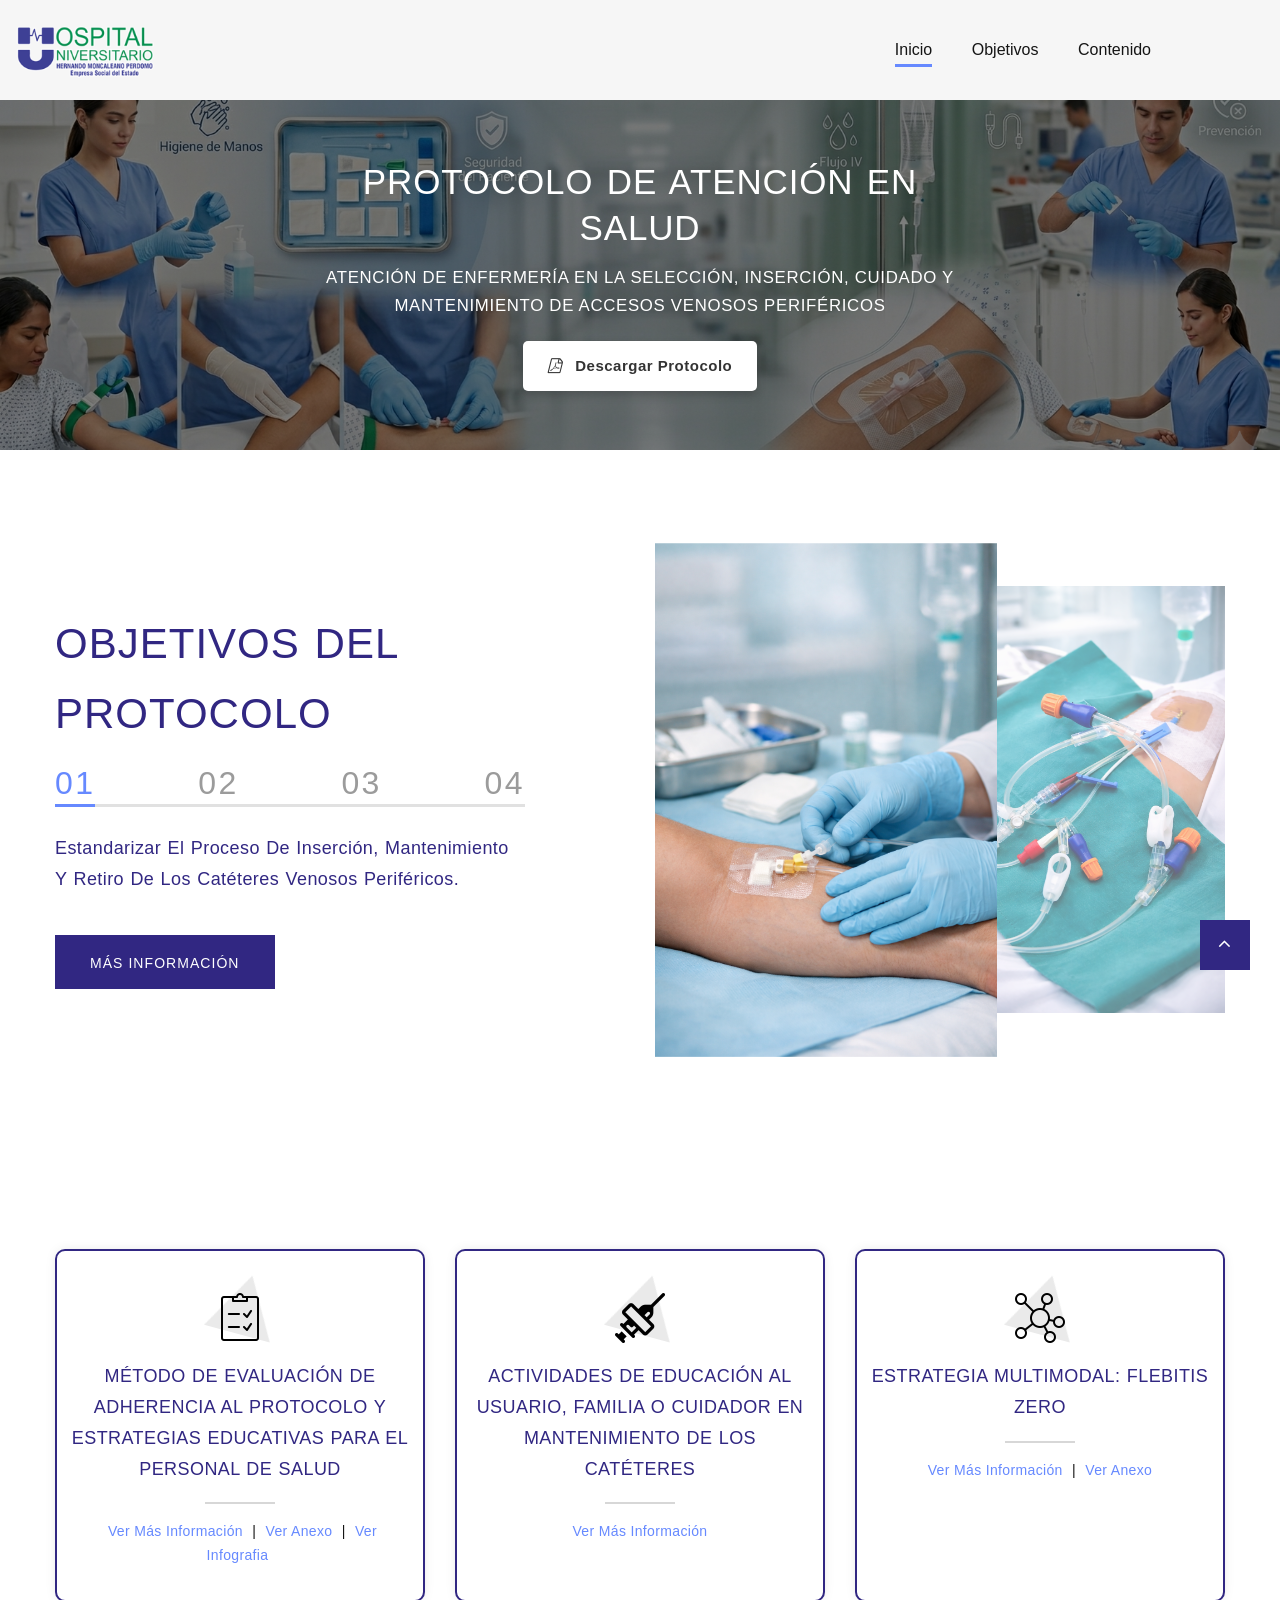
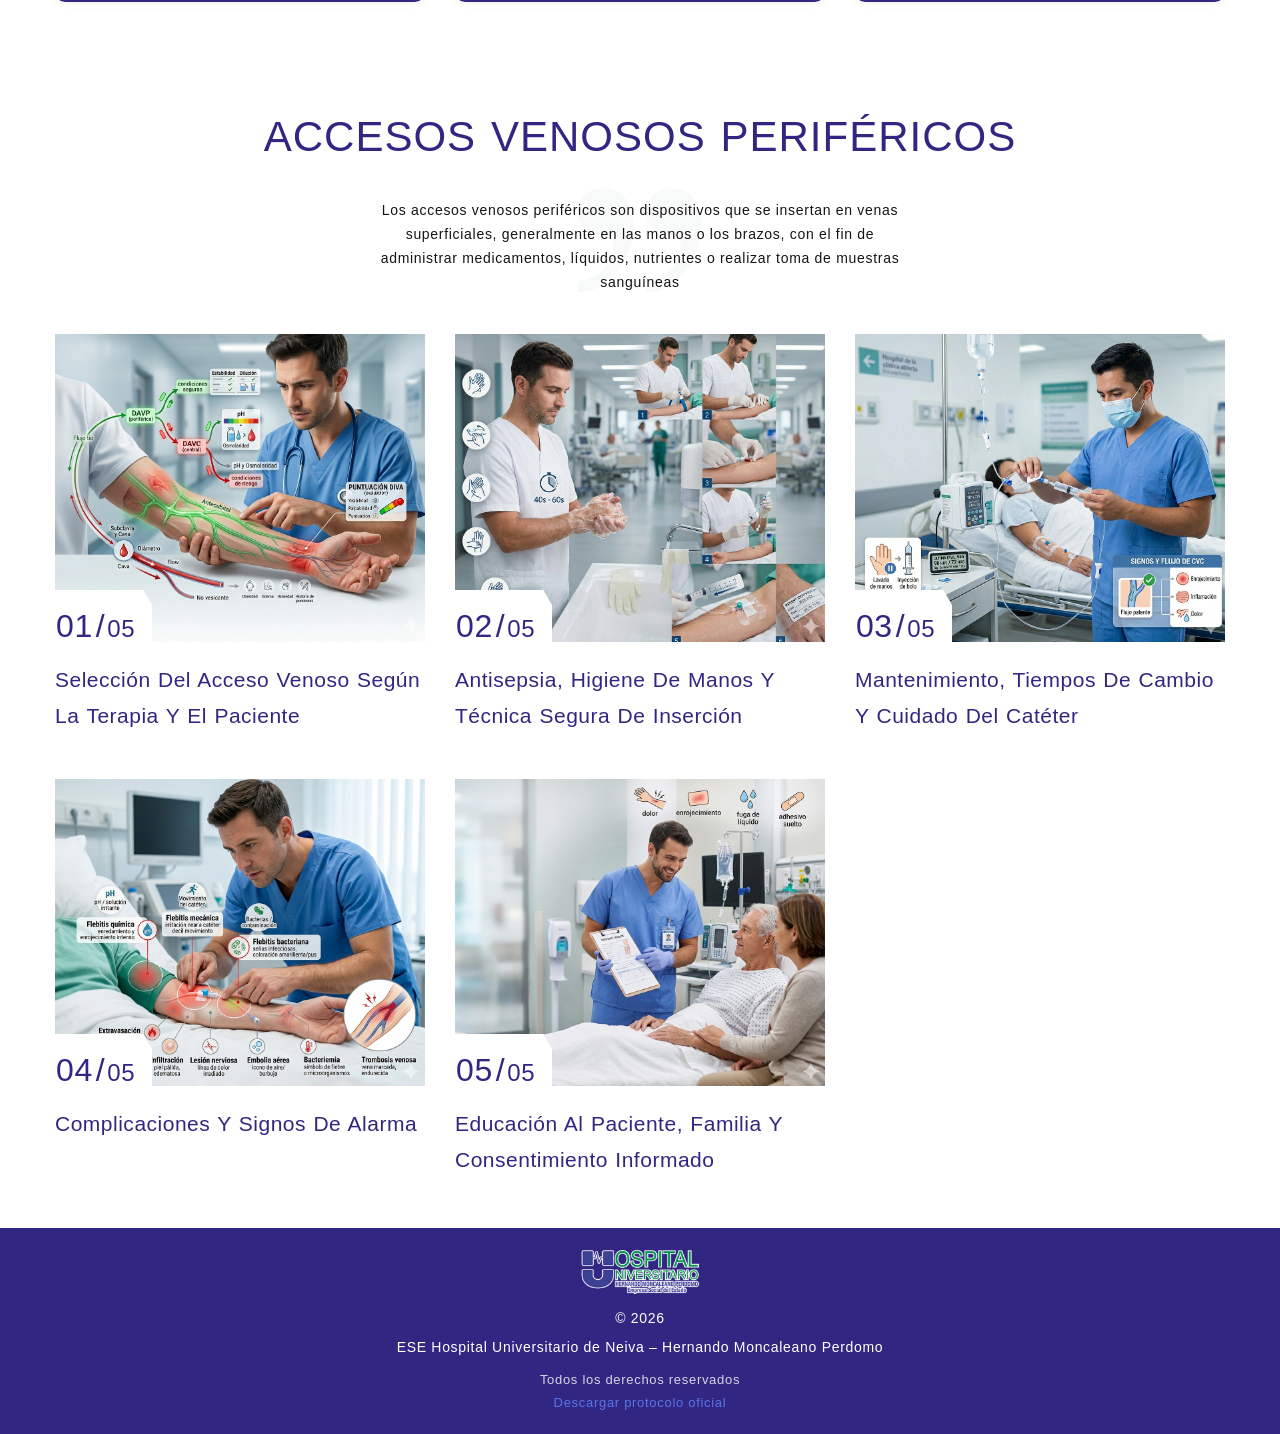
==== index.html @ 5c60d534 "Se arregla la descarga del protocolo" ====
<!DOCTYPE html>
<html class="wide wow-animation" lang="en">
  <head>
    <title>Inicio</title>
    <meta name="format-detection" content="telephone=no">
    <meta name="viewport" content="width=device-width, height=device-height, initial-scale=1.0, maximum-scale=1.0, user-scalable=0">
    <meta http-equiv="X-UA-Compatible" content="IE=edge">
    <meta charset="utf-8">
    <link rel="stylesheet" href="css/bootstrap.css">
    <link rel="stylesheet" href="css/fonts.css">
    <link rel="stylesheet" href="css/style.css">
    <style>.ie-panel{display: none;background: #212121;padding: 10px 0;box-shadow: 3px 3px 5px 0 rgba(0,0,0,.3);clear: both;text-align:center;position: relative;z-index: 1;} html.ie-10 .ie-panel, html.lt-ie-10 .ie-panel {display: block;}</style>
  </head>
  <body>
    <div class="preloader">
      <div class="preloader-body">
        <div class="cssload-container"><span></span><span></span><span></span><span></span>
        </div>
      </div>
    </div>
    <div class="page">
      <div id="home">

        <header class="section page-header">
          <!-- RD Navbar-->
          <div class="rd-navbar-wrap">
            <nav class="rd-navbar rd-navbar-classic" data-layout="rd-navbar-fixed" data-sm-layout="rd-navbar-fixed" data-md-layout="rd-navbar-fixed" data-md-device-layout="rd-navbar-fixed" data-lg-layout="rd-navbar-static" data-lg-device-layout="rd-navbar-fixed" data-xl-layout="rd-navbar-static" data-xl-device-layout="rd-navbar-static" data-xxl-layout="rd-navbar-static" data-xxl-device-layout="rd-navbar-static" data-lg-stick-up-offset="46px" data-xl-stick-up-offset="46px" data-xxl-stick-up-offset="46px" data-lg-stick-up="true" data-xl-stick-up="true" data-xxl-stick-up="true">
              <div class="rd-navbar-main-outer">
                <div class="rd-navbar-main">
                  <!-- RD Navbar Panel-->
                  <div class="rd-navbar-panel">
                    <!-- RD Navbar Toggle-->
                    <button class="rd-navbar-toggle" data-rd-navbar-toggle=".rd-navbar-nav-wrap"><span></span></button>
                    <!-- RD Navbar Brand-->
                    <div class="rd-navbar-brand"><a class="brand" href="index.html"><img src="images/logo-general.png" alt="" width="223" height="50"/></a></div>
                  </div>
                  <div class="rd-navbar-main-element">
                    <div class="rd-navbar-nav-wrap">
                      <ul class="rd-navbar-nav">
                        <li class="rd-nav-item active"><a class="rd-nav-link" href="#home">Inicio</a></li>
                        <li class="rd-nav-item"><a class="rd-nav-link" href="#objetivos">Objetivos</a></li>
                        <li class="rd-nav-item"><a class="rd-nav-link" href="#services">Contenido</a></li>
                      </ul>
                    </div>
                  </div>
                </div>
              </div>
            </nav>
          </div>
        </header>

        <section>
          <div class="banner">
            <div class="banner-content">
              <div class="container">
                <h1 data-caption-animate="fadeInLeft" data-caption-delay="0" style="color: white;">PROTOCOLO DE ATENCIÓN EN SALUD</h1>
                <p> ATENCIÓN DE ENFERMERÍA EN LA SELECCIÓN, INSERCIÓN, CUIDADO Y MANTENIMIENTO DE ACCESOS VENOSOS PERIFÉRICOS</p>
                  <a href="docs/protocolo_accesos_venosos_perifericos_v02_2025.pdf" download="protocolo_accesos_venosos.pdf" class="btn-protocolo">
                    <i class="fa fa-file-pdf-o"></i>&nbsp;&nbsp;
                    Descargar Protocolo
                  </a>
              </div>
            </div>
          </div>
        </section>
      </div>

      <!-- You dream — we embody-->
      <section class="section section-sm bg-default text-md-left" id="objetivos">
        <div class="container">
          <div class="row row-50 align-items-center justify-content-center justify-content-xl-between">
            <div class="col-lg-6 col-xl-5 wow fadeInLeft">
              <h2>OBJETIVOS DEL PROTOCOLO</h2>
              <!-- Bootstrap tabs-->
              <div class="tabs-custom tabs-horizontal tabs-line tabs-line-big text-center text-md-left" id="tabs-6">
                <!-- Nav tabs-->
                <ul class="nav nav-tabs">
                  <li class="nav-item" role="presentation"><a class="nav-link nav-link-big active" href="#tabs-6-1" data-toggle="tab">01</a></li>
                  <li class="nav-item" role="presentation"><a class="nav-link nav-link-big" href="#tabs-6-2" data-toggle="tab">02</a></li>
                  <li class="nav-item" role="presentation"><a class="nav-link nav-link-big" href="#tabs-6-3" data-toggle="tab">03</a></li>
                  <li class="nav-item" role="presentation"><a class="nav-link nav-link-big" href="#tabs-6-4" data-toggle="tab">04</a></li>
                </ul>
                <!-- Tab panes-->
                <div class="tab-content">
                  <div class="tab-pane fade show active" id="tabs-6-1">
                    <h5 class="font-weight-normal">Estandarizar el proceso de inserción, mantenimiento y retiro de los catéteres venosos periféricos. </h5>
                    <div class="group-sm group-middle"><a class="button button-secondary button-pipaluk" href="#news">Más Información</a></div>
                  </div>
                  <div class="tab-pane fade" id="tabs-6-2">
                    <h5 class="font-weight-normal">Describir el procedimiento de venopunción con el propósito de minimizar el riesgo de eventos adversos en la atención de enfermería. </h5>
                    <div class="group-sm group-middle"><a class="button button-secondary button-pipaluk" href="#news">Más Información</a></div>
                  </div>
                  <div class="tab-pane fade" id="tabs-6-3">
                    <h5 class="font-weight-normal">Garantizar la adherencia al protocolo institucional y prevenir complicaciones.</h5>
                    <div class="group-sm group-middle"><a class="button button-secondary button-pipaluk" href="#news">Más Información</a></div>
                  </div>
                  <div class="tab-pane fade" id="tabs-6-4">
                    <h5 class="font-weight-normal">Ofrecer atención de calidad con humanización en los servicios de salud.</h5>
                    <div class="group-sm group-middle"><a class="button button-secondary button-pipaluk" href="#news">Más Información</a></div>
                  </div>
                </div>
              </div>
            </div>
            <div class="col-lg-6 text-center wow fadeInUp" data-wow-delay=".1s">
              <div class="owl-carousel owl-style-1" data-items="2" data-stage-padding="0" data-loop="true" data-margin="0" data-mouse-drag="true" data-autoplay="true">
                <a class="box-device"><img src="images/intro02.png" alt="" width="313" height="580"/></a>
                <a class="box-device"><img src="images/intro03.png" alt="" width="313" height="580"/></a>
              </div>
            </div>
          </div>
        </div>
      </section>

      <!-- See all services-->
      <section class="section section-sm section-first bg-default text-center" id="services">
        <div class="container">
          <div class="row row-30 justify-content-center">

            <div class="col-12">
              <div class="row row-30">

                <div class="col-md-4 wow fadeInRight">
                  <article class="box-icon-modern box-icon-modern-2">
                    <div class="box-icon-modern-icon">
                      <img src="images/icon-evaluacion.png" style="width: 50px; height: auto;">
                    </div>
                    <h5 class="box-icon-modern-title">MÉTODO DE EVALUACIÓN DE ADHERENCIA AL PROTOCOLO Y ESTRATEGIAS EDUCATIVAS PARA EL PERSONAL DE SALUD</h5>
                    <div class="box-icon-modern-decor"></div>
                    <p class="box-icon-modern-text">
                      <a data-lightgallery="item" href="images/MetodoEvaluacion.jpeg" style="margin: 0 5px;">Ver Más Información</a>
                      <span>|</span>
                      <a data-lightgallery="item" href="images/infografia1.jpeg" data-lightgallery="item" style="margin: 0 5px;">Ver Anexo</a>
                      <span>|</span>
                      <a data-lightgallery="item" href="images/infografia2.jpeg" data-lightgallery="item" style="margin: 0 5px;">Ver Infografia</a>
                    </p>
                  </article>
                </div>
                <div class="col-md-4 wow fadeInRight">
                  <article class="box-icon-modern box-icon-modern-2">
                    <div class="box-icon-modern-icon">
                      <img src="images/icon-cateter.png" style="width: 50px; height: auto;">
                    </div>
                    <h5 class="box-icon-modern-title">ACTIVIDADES DE EDUCACIÓN AL USUARIO, FAMILIA O CUIDADOR EN MANTENIMIENTO DE LOS CATÉTERES</h5>
                    <div class="box-icon-modern-decor"></div>
                    <p class="box-icon-modern-text">
                      <a data-lightgallery="item" href="images/ActividadesEducacion.jpeg" data-lightgallery="item" style="margin: 0 5px;">Ver Más Información</a>
                    </p>
                  </article>
                </div>
                <div class="col-md-4 wow fadeInRight">
                  <article class="box-icon-modern box-icon-modern-2">
                    <div class="box-icon-modern-icon">
                      <img src="images/icon-estrategia.png" style="width: 50px; height: auto;">
                    </div>
                    <h5 class="box-icon-modern-title">ESTRATEGIA MULTIMODAL: FLEBITIS ZERO</h5>
                    <div class="box-icon-modern-decor"></div>
                    <p class="box-icon-modern-text" style="text-align: center;">
                      <a data-lightgallery="item" href="images/FlebitisZero.jpeg" data-lightgallery="item" style="margin: 0 5px;">Ver Más Información</a>
                      <span>|</span>
                      <a data-lightgallery="item" href="images/Anexo2.png" data-lightgallery="item" style="margin: 0 5px;">Ver Anexo</a>
                    </p>
                  </article>
                </div>

              </div>
            </div>

          </div>
        </div>
      </section>

      <!-- Latest blog posts-->
      <section class="section section-sm bg-default" id="news">
        <div class="container">
          <h2>ACCESOS VENOSOS PERIFÉRICOS</h2>
          <p class="quote-jean wow fadeInRight" data-wow-delay=".1s">Los accesos venosos periféricos son dispositivos que se insertan en venas superficiales, generalmente en las manos o los brazos, con el fin de administrar medicamentos, líquidos, nutrientes o realizar toma de muestras sanguíneas</p>
          <div class="row row-45">

            <div class="col-sm-6 col-lg-4 wow fadeInLeft">
              <!-- Post Modern-->
              <article class="post post-modern"><a href="index2.html"><div class="post-modern-figure"><img src="images/AccesoVenoso.png" alt="" width="370" height="307"/></a>
                  <div class="post-modern-time">
                    <time datetime="2019-07-04"><span class="post-modern-time-month">01</span><span class="post-modern-time-number">05</span></time>
                  </div></div>
                <h4 class="post-modern-title"> <a href="index2.html">Selección del acceso venoso según la terapia y el paciente</a></h4>
              </article>
            </div>

            <div class="col-sm-6 col-lg-4 wow fadeInLeft" data-wow-delay=".2s">
              <!-- Post Modern-->
              <article class="post post-modern"><a href="index3.html"><div class="post-modern-figure"><img src="images/Antisepsia.png" alt="" width="370" height="307"/></a>
                  <div class="post-modern-time">
                    <time datetime="2019-07-22"><span class="post-modern-time-month">02</span><span class="post-modern-time-number">05</span></time>
                  </div></div>
                <h4 class="post-modern-title"> <a href="index3.html">Antisepsia, higiene de manos y técnica segura de inserción</a></h4>
              </article>
            </div>

            <div class="col-sm-6 col-lg-4 wow fadeInLeft" data-wow-delay=".2s">
              <!-- Post Modern-->
              <article class="post post-modern"><a href="index4.html"><div class="post-modern-figure"><img src="images/Mantenimiento.png" alt="" width="370" height="307"/></a>
                  <div class="post-modern-time">
                    <time datetime="2019-07-22"><span class="post-modern-time-month">03</span><span class="post-modern-time-number">05</span></time>
                  </div></div>
                <h4 class="post-modern-title"> <a href="index4.html">Mantenimiento, tiempos de cambio y cuidado del catéter</a></h4>
              </article>
            </div>

            <div class="col-sm-6 col-lg-4 wow fadeInLeft" data-wow-delay=".2s">
              <!-- Post Modern-->
              <article class="post post-modern"><a href="index5.html"><div class="post-modern-figure"><img src="images/Complicaciones.png" alt="" width="370" height="307"/></a>
                  <div class="post-modern-time">
                    <time datetime="2019-07-22"><span class="post-modern-time-month">04</span><span class="post-modern-time-number">05</span></time>
                  </div></div>
                <h4 class="post-modern-title"><a href="index5.html">Complicaciones y signos de alarma</a></h4>
              </article>
            </div>

            <div class="col-sm-6 col-lg-4 wow fadeInLeft" data-wow-delay=".2s">
              <!-- Post Modern-->
              <article class="post post-modern"><a href="index6.html"><div class="post-modern-figure"><img src="images/Educacion.png" alt="" width="370" height="307"/></a>
                  <div class="post-modern-time">
                    <time datetime="2019-07-22"><span class="post-modern-time-month">05</span><span class="post-modern-time-number">05</span></time>
                  </div></div>
                <h4 class="post-modern-title"><a href="index6.html">Educación al paciente, familia y consentimiento informado</h4></a>
              </article>
            </div>
          </div>
        </div>
      </section>

      <footer class="footer">
        <div class="footer-content">
          <img src="images/logo-general.png" alt="Logo" class="footer-logo">
          <div class="footer-text">
            <span>&copy; <span class="copyright-year"></span></span>
            <span>ESE Hospital Universitario de Neiva – Hernando Moncaleano Perdomo</span>
          </div>
          <div class="footer-rights">
            <span>Todos los derechos reservados</span><br>
            <a href="docs/PROTOCOLO ACCESOS VENOSOS PERIFÉRICOS V.02 2025.pdf" download onclick="event.stopPropagation();">
              <span>Descargar protocolo oficial</span>
            </a>
          </div>
        </div>
      </footer>

    </div>
    <!-- Global Mailform Output-->
    <div class="snackbars" id="form-output-global"></div>
    <!-- Javascript-->
    <script src="js/core.min.js"></script>
    <script src="js/script.js"></script>
    <!-- coded by Himic-->
  </body>
</html>
---- css/fonts.css ----
/*
*
* Fonts
*//*
*
* Font Awesome Icons 4.7.0
* --------------------------------------------------
*/@font-face {	font-family: 'FontAwesome';	src: url("../fonts/fontawesome-webfont.eot?v=4.7.0");	src: url("../fonts/fontawesome-webfont.eot?#iefix&v=4.7.0") format("embedded-opentype"), url("../fonts/fontawesome-webfont.woff2?v=4.7.0") format("woff2"), url("../fonts/fontawesome-webfont.woff?v=4.7.0") format("woff"), url("../fonts/fontawesome-webfont.ttf?v=4.7.0") format("truetype"), url("../fonts/fontawesome-webfont.svg?v=4.7.0#fontawesomeregular") format("svg");	font-weight: normal;	font-style: normal;}.fa {	display: inline-block;	font-family: 'FontAwesome';	font-size: inherit;	text-rendering: auto;	-webkit-font-smoothing: antialiased;	-moz-osx-font-smoothing: grayscale;}[class*='fa-']:before {	font-weight: 400;	font-family: 'FontAwesome';}/* makes the font 33% larger relative to the icon container */.fa-lg {	font-size: 1.33333333em;	line-height: 0.75em;	vertical-align: -15%;}.fa-2x {	font-size: 2em;}.fa-3x {	font-size: 3em;}.fa-4x {	font-size: 4em;}.fa-5x {	font-size: 5em;}.fa-fw {	width: 1.28571429em;	text-align: center;}.fa-ul {	padding-left: 0;	margin-left: 2.14285714em;	list-style-type: none;}.fa-ul > li {	position: relative;}.fa-li {	position: absolute;	left: -2.14285714em;	width: 2.14285714em;	top: 0.14285714em;	text-align: center;}.fa-li.fa-lg {	left: -1.85714286em;}.fa-border {	padding: .2em .25em .15em;	border: solid 0.08em #eeeeee;	border-radius: .1em;}.fa-pull-left {	float: left;}.fa-pull-right {	float: right;}.fa.fa-pull-left {	margin-right: .3em;}.fa.fa-pull-right {	margin-left: .3em;}/* Deprecated as of 4.4.0 */.pull-right {	float: right;}.pull-left {	float: left;}.fa.pull-left {	margin-right: .3em;}.fa.pull-right {	margin-left: .3em;}.fa-spin {	-webkit-animation: fa-spin 2s infinite linear;	animation: fa-spin 2s infinite linear;}.fa-pulse {	-webkit-animation: fa-spin 1s infinite steps(8);	animation: fa-spin 1s infinite steps(8);}@-webkit-keyframes fa-spin {	0% {		-webkit-transform: rotate(0deg);		transform: rotate(0deg);	}	100% {		-webkit-transform: rotate(359deg);		transform: rotate(359deg);	}}@keyframes fa-spin {	0% {		-webkit-transform: rotate(0deg);		transform: rotate(0deg);	}	100% {		-webkit-transform: rotate(359deg);		transform: rotate(359deg);	}}.fa-rotate-90 {	-ms-filter: "progid:DXImageTransform.Microsoft.BasicImage(rotation=1)";	-webkit-transform: rotate(90deg);	-ms-transform: rotate(90deg);	transform: rotate(90deg);}.fa-rotate-180 {	-ms-filter: "progid:DXImageTransform.Microsoft.BasicImage(rotation=2)";	-webkit-transform: rotate(180deg);	-ms-transform: rotate(180deg);	transform: rotate(180deg);}.fa-rotate-270 {	-ms-filter: "progid:DXImageTransform.Microsoft.BasicImage(rotation=3)";	-webkit-transform: rotate(270deg);	-ms-transform: rotate(270deg);	transform: rotate(270deg);}.fa-flip-horizontal {	-ms-filter: "progid:DXImageTransform.Microsoft.BasicImage(rotation=0, mirror=1)";	-webkit-transform: scale(-1, 1);	-ms-transform: scale(-1, 1);	transform: scale(-1, 1);}.fa-flip-vertical {	-ms-filter: "progid:DXImageTransform.Microsoft.BasicImage(rotation=2, mirror=1)";	-webkit-transform: scale(1, -1);	-ms-transform: scale(1, -1);	transform: scale(1, -1);}:root .fa-rotate-90,:root .fa-rotate-180,:root .fa-rotate-270,:root .fa-flip-horizontal,:root .fa-flip-vertical {	filter: none;}.fa-stack {	position: relative;	display: inline-block;	width: 2em;	height: 2em;	line-height: 2em;	vertical-align: middle;}.fa-stack-1x,.fa-stack-2x {	position: absolute;	left: 0;	width: 100%;	text-align: center;}.fa-stack-1x {	line-height: inherit;}.fa-stack-2x {	font-size: 2em;}.fa-inverse {	color: #ffffff;}/* Font Awesome uses the Unicode Private Use Area (PUA) to ensure screen
   readers do not read off random characters that represent icons */.fa-glass:before {	content: "\f000";}.fa-music:before {	content: "\f001";}.fa-search:before {	content: "\f002";}.fa-envelope-o:before {	content: "\f003";}.fa-heart:before {	content: "\f004";}.fa-star:before {	content: "\f005";}.fa-star-o:before {	content: "\f006";}.fa-user:before {	content: "\f007";}.fa-film:before {	content: "\f008";}.fa-th-large:before {	content: "\f009";}.fa-th:before {	content: "\f00a";}.fa-th-list:before {	content: "\f00b";}.fa-check:before {	content: "\f00c";}.fa-remove:before,.fa-close:before,.fa-times:before {	content: "\f00d";}.fa-search-plus:before {	content: "\f00e";}.fa-search-minus:before {	content: "\f010";}.fa-power-off:before {	content: "\f011";}.fa-signal:before {	content: "\f012";}.fa-gear:before,.fa-cog:before {	content: "\f013";}.fa-trash-o:before {	content: "\f014";}.fa-home:before {	content: "\f015";}.fa-file-o:before {	content: "\f016";}.fa-clock-o:before {	content: "\f017";}.fa-road:before {	content: "\f018";}.fa-download:before {	content: "\f019";}.fa-arrow-circle-o-down:before {	content: "\f01a";}.fa-arrow-circle-o-up:before {	content: "\f01b";}.fa-inbox:before {	content: "\f01c";}.fa-play-circle-o:before {	content: "\f01d";}.fa-rotate-right:before,.fa-repeat:before {	content: "\f01e";}.fa-refresh:before {	content: "\f021";}.fa-list-alt:before {	content: "\f022";}.fa-lock:before {	content: "\f023";}.fa-flag:before {	content: "\f024";}.fa-headphones:before {	content: "\f025";}.fa-volume-off:before {	content: "\f026";}.fa-volume-down:before {	content: "\f027";}.fa-volume-up:before {	content: "\f028";}.fa-qrcode:before {	content: "\f029";}.fa-barcode:before {	content: "\f02a";}.fa-tag:before {	content: "\f02b";}.fa-tags:before {	content: "\f02c";}.fa-book:before {	content: "\f02d";}.fa-bookmark:before {	content: "\f02e";}.fa-print:before {	content: "\f02f";}.fa-camera:before {	content: "\f030";}.fa-font:before {	content: "\f031";}.fa-bold:before {	content: "\f032";}.fa-italic:before {	content: "\f033";}.fa-text-height:before {	content: "\f034";}.fa-text-width:before {	content: "\f035";}.fa-align-left:before {	content: "\f036";}.fa-align-center:before {	content: "\f037";}.fa-align-right:before {	content: "\f038";}.fa-align-justify:before {	content: "\f039";}.fa-list:before {	content: "\f03a";}.fa-dedent:before,.fa-outdent:before {	content: "\f03b";}.fa-indent:before {	content: "\f03c";}.fa-video-camera:before {	content: "\f03d";}.fa-photo:before,.fa-image:before,.fa-picture-o:before {	content: "\f03e";}.fa-pencil:before {	content: "\f040";}.fa-map-marker:before {	content: "\f041";}.fa-adjust:before {	content: "\f042";}.fa-tint:before {	content: "\f043";}.fa-edit:before,.fa-pencil-square-o:before {	content: "\f044";}.fa-share-square-o:before {	content: "\f045";}.fa-check-square-o:before {	content: "\f046";}.fa-arrows:before {	content: "\f047";}.fa-step-backward:before {	content: "\f048";}.fa-fast-backward:before {	content: "\f049";}.fa-backward:before {	content: "\f04a";}.fa-play:before {	content: "\f04b";}.fa-pause:before {	content: "\f04c";}.fa-stop:before {	content: "\f04d";}.fa-forward:before {	content: "\f04e";}.fa-fast-forward:before {	content: "\f050";}.fa-step-forward:before {	content: "\f051";}.fa-eject:before {	content: "\f052";}.fa-chevron-left:before {	content: "\f053";}.fa-chevron-right:before {	content: "\f054";}.fa-plus-circle:before {	content: "\f055";}.fa-minus-circle:before {	content: "\f056";}.fa-times-circle:before {	content: "\f057";}.fa-check-circle:before {	content: "\f058";}.fa-question-circle:before {	content: "\f059";}.fa-info-circle:before {	content: "\f05a";}.fa-crosshairs:before {	content: "\f05b";}.fa-times-circle-o:before {	content: "\f05c";}.fa-check-circle-o:before {	content: "\f05d";}.fa-ban:before {	content: "\f05e";}.fa-arrow-left:before {	content: "\f060";}.fa-arrow-right:before {	content: "\f061";}.fa-arrow-up:before {	content: "\f062";}.fa-arrow-down:before {	content: "\f063";}.fa-mail-forward:before,.fa-share:before {	content: "\f064";}.fa-expand:before {	content: "\f065";}.fa-compress:before {	content: "\f066";}.fa-plus:before {	content: "\f067";}.fa-minus:before {	content: "\f068";}.fa-asterisk:before {	content: "\f069";}.fa-exclamation-circle:before {	content: "\f06a";}.fa-gift:before {	content: "\f06b";}.fa-leaf:before {	content: "\f06c";}.fa-fire:before {	content: "\f06d";}.fa-eye:before {	content: "\f06e";}.fa-eye-slash:before {	content: "\f070";}.fa-warning:before,.fa-exclamation-triangle:before {	content: "\f071";}.fa-plane:before {	content: "\f072";}.fa-calendar:before {	content: "\f073";}.fa-random:before {	content: "\f074";}.fa-comment:before {	content: "\f075";}.fa-magnet:before {	content: "\f076";}.fa-chevron-up:before {	content: "\f077";}.fa-chevron-down:before {	content: "\f078";}.fa-retweet:before {	content: "\f079";}.fa-shopping-cart:before {	content: "\f07a";}.fa-folder:before {	content: "\f07b";}.fa-folder-open:before {	content: "\f07c";}.fa-arrows-v:before {	content: "\f07d";}.fa-arrows-h:before {	content: "\f07e";}.fa-bar-chart-o:before,.fa-bar-chart:before {	content: "\f080";}.fa-twitter-square:before {	content: "\f081";}.fa-facebook-square:before {	content: "\f082";}.fa-camera-retro:before {	content: "\f083";}.fa-key:before {	content: "\f084";}.fa-gears:before,.fa-cogs:before {	content: "\f085";}.fa-comments:before {	content: "\f086";}.fa-thumbs-o-up:before {	content: "\f087";}.fa-thumbs-o-down:before {	content: "\f088";}.fa-star-half:before {	content: "\f089";}.fa-heart-o:before {	content: "\f08a";}.fa-sign-out:before {	content: "\f08b";}.fa-linkedin-square:before {	content: "\f08c";}.fa-thumb-tack:before {	content: "\f08d";}.fa-external-link:before {	content: "\f08e";}.fa-sign-in:before {	content: "\f090";}.fa-trophy:before {	content: "\f091";}.fa-github-square:before {	content: "\f092";}.fa-upload:before {	content: "\f093";}.fa-lemon-o:before {	content: "\f094";}.fa-phone:before {	content: "\f095";}.fa-square-o:before {	content: "\f096";}.fa-bookmark-o:before {	content: "\f097";}.fa-phone-square:before {	content: "\f098";}.fa-twitter:before {	content: "\f099";}.fa-facebook-f:before,.fa-facebook:before {	content: "\f09a";}.fa-github:before {	content: "\f09b";}.fa-unlock:before {	content: "\f09c";}.fa-credit-card:before {	content: "\f09d";}.fa-feed:before,.fa-rss:before {	content: "\f09e";}.fa-hdd-o:before {	content: "\f0a0";}.fa-bullhorn:before {	content: "\f0a1";}.fa-bell:before {	content: "\f0f3";}.fa-certificate:before {	content: "\f0a3";}.fa-hand-o-right:before {	content: "\f0a4";}.fa-hand-o-left:before {	content: "\f0a5";}.fa-hand-o-up:before {	content: "\f0a6";}.fa-hand-o-down:before {	content: "\f0a7";}.fa-arrow-circle-left:before {	content: "\f0a8";}.fa-arrow-circle-right:before {	content: "\f0a9";}.fa-arrow-circle-up:before {	content: "\f0aa";}.fa-arrow-circle-down:before {	content: "\f0ab";}.fa-globe:before {	content: "\f0ac";}.fa-wrench:before {	content: "\f0ad";}.fa-tasks:before {	content: "\f0ae";}.fa-filter:before {	content: "\f0b0";}.fa-briefcase:before {	content: "\f0b1";}.fa-arrows-alt:before {	content: "\f0b2";}.fa-group:before,.fa-users:before {	content: "\f0c0";}.fa-chain:before,.fa-link:before {	content: "\f0c1";}.fa-cloud:before {	content: "\f0c2";}.fa-flask:before {	content: "\f0c3";}.fa-cut:before,.fa-scissors:before {	content: "\f0c4";}.fa-copy:before,.fa-files-o:before {	content: "\f0c5";}.fa-paperclip:before {	content: "\f0c6";}.fa-save:before,.fa-floppy-o:before {	content: "\f0c7";}.fa-square:before {	content: "\f0c8";}.fa-navicon:before,.fa-reorder:before,.fa-bars:before {	content: "\f0c9";}.fa-list-ul:before {	content: "\f0ca";}.fa-list-ol:before {	content: "\f0cb";}.fa-strikethrough:before {	content: "\f0cc";}.fa-underline:before {	content: "\f0cd";}.fa-table:before {	content: "\f0ce";}.fa-magic:before {	content: "\f0d0";}.fa-truck:before {	content: "\f0d1";}.fa-pinterest:before {	content: "\f0d2";}.fa-pinterest-square:before {	content: "\f0d3";}.fa-google-plus-square:before {	content: "\f0d4";}.fa-google-plus:before {	content: "\f0d5";}.fa-money:before {	content: "\f0d6";}.fa-caret-down:before {	content: "\f0d7";}.fa-caret-up:before {	content: "\f0d8";}.fa-caret-left:before {	content: "\f0d9";}.fa-caret-right:before {	content: "\f0da";}.fa-columns:before {	content: "\f0db";}.fa-unsorted:before,.fa-sort:before {	content: "\f0dc";}.fa-sort-down:before,.fa-sort-desc:before {	content: "\f0dd";}.fa-sort-up:before,.fa-sort-asc:before {	content: "\f0de";}.fa-envelope:before {	content: "\f0e0";}.fa-linkedin:before {	content: "\f0e1";}.fa-rotate-left:before,.fa-undo:before {	content: "\f0e2";}.fa-legal:before,.fa-gavel:before {	content: "\f0e3";}.fa-dashboard:before,.fa-tachometer:before {	content: "\f0e4";}.fa-comment-o:before {	content: "\f0e5";}.fa-comments-o:before {	content: "\f0e6";}.fa-flash:before,.fa-bolt:before {	content: "\f0e7";}.fa-sitemap:before {	content: "\f0e8";}.fa-umbrella:before {	content: "\f0e9";}.fa-paste:before,.fa-clipboard:before {	content: "\f0ea";}.fa-lightbulb-o:before {	content: "\f0eb";}.fa-exchange:before {	content: "\f0ec";}.fa-cloud-download:before {	content: "\f0ed";}.fa-cloud-upload:before {	content: "\f0ee";}.fa-user-md:before {	content: "\f0f0";}.fa-stethoscope:before {	content: "\f0f1";}.fa-suitcase:before {	content: "\f0f2";}.fa-bell-o:before {	content: "\f0a2";}.fa-coffee:before {	content: "\f0f4";}.fa-cutlery:before {	content: "\f0f5";}.fa-file-text-o:before {	content: "\f0f6";}.fa-building-o:before {	content: "\f0f7";}.fa-hospital-o:before {	content: "\f0f8";}.fa-ambulance:before {	content: "\f0f9";}.fa-medkit:before {	content: "\f0fa";}.fa-fighter-jet:before {	content: "\f0fb";}.fa-beer:before {	content: "\f0fc";}.fa-h-square:before {	content: "\f0fd";}.fa-plus-square:before {	content: "\f0fe";}.fa-angle-double-left:before {	content: "\f100";}.fa-angle-double-right:before {	content: "\f101";}.fa-angle-double-up:before {	content: "\f102";}.fa-angle-double-down:before {	content: "\f103";}.fa-angle-left:before {	content: "\f104";}.fa-angle-right:before {	content: "\f105";}.fa-angle-up:before {	content: "\f106";}.fa-angle-down:before {	content: "\f107";}.fa-desktop:before {	content: "\f108";}.fa-laptop:before {	content: "\f109";}.fa-tablet:before {	content: "\f10a";}.fa-mobile-phone:before,.fa-mobile:before {	content: "\f10b";}.fa-circle-o:before {	content: "\f10c";}.fa-quote-left:before {	content: "\f10d";}.fa-quote-right:before {	content: "\f10e";}.fa-spinner:before {	content: "\f110";}.fa-circle:before {	content: "\f111";}.fa-mail-reply:before,.fa-reply:before {	content: "\f112";}.fa-github-alt:before {	content: "\f113";}.fa-folder-o:before {	content: "\f114";}.fa-folder-open-o:before {	content: "\f115";}.fa-smile-o:before {	content: "\f118";}.fa-frown-o:before {	content: "\f119";}.fa-meh-o:before {	content: "\f11a";}.fa-gamepad:before {	content: "\f11b";}.fa-keyboard-o:before {	content: "\f11c";}.fa-flag-o:before {	content: "\f11d";}.fa-flag-checkered:before {	content: "\f11e";}.fa-terminal:before {	content: "\f120";}.fa-code:before {	content: "\f121";}.fa-mail-reply-all:before,.fa-reply-all:before {	content: "\f122";}.fa-star-half-empty:before,.fa-star-half-full:before,.fa-star-half-o:before {	content: "\f123";}.fa-location-arrow:before {	content: "\f124";}.fa-crop:before {	content: "\f125";}.fa-code-fork:before {	content: "\f126";}.fa-unlink:before,.fa-chain-broken:before {	content: "\f127";}.fa-question:before {	content: "\f128";}.fa-info:before {	content: "\f129";}.fa-exclamation:before {	content: "\f12a";}.fa-superscript:before {	content: "\f12b";}.fa-subscript:before {	content: "\f12c";}.fa-eraser:before {	content: "\f12d";}.fa-puzzle-piece:before {	content: "\f12e";}.fa-microphone:before {	content: "\f130";}.fa-microphone-slash:before {	content: "\f131";}.fa-shield:before {	content: "\f132";}.fa-calendar-o:before {	content: "\f133";}.fa-fire-extinguisher:before {	content: "\f134";}.fa-rocket:before {	content: "\f135";}.fa-maxcdn:before {	content: "\f136";}.fa-chevron-circle-left:before {	content: "\f137";}.fa-chevron-circle-right:before {	content: "\f138";}.fa-chevron-circle-up:before {	content: "\f139";}.fa-chevron-circle-down:before {	content: "\f13a";}.fa-html5:before {	content: "\f13b";}.fa-css3:before {	content: "\f13c";}.fa-anchor:before {	content: "\f13d";}.fa-unlock-alt:before {	content: "\f13e";}.fa-bullseye:before {	content: "\f140";}.fa-ellipsis-h:before {	content: "\f141";}.fa-ellipsis-v:before {	content: "\f142";}.fa-rss-square:before {	content: "\f143";}.fa-play-circle:before {	content: "\f144";}.fa-ticket:before {	content: "\f145";}.fa-minus-square:before {	content: "\f146";}.fa-minus-square-o:before {	content: "\f147";}.fa-level-up:before {	content: "\f148";}.fa-level-down:before {	content: "\f149";}.fa-check-square:before {	content: "\f14a";}.fa-pencil-square:before {	content: "\f14b";}.fa-external-link-square:before {	content: "\f14c";}.fa-share-square:before {	content: "\f14d";}.fa-compass:before {	content: "\f14e";}.fa-toggle-down:before,.fa-caret-square-o-down:before {	content: "\f150";}.fa-toggle-up:before,.fa-caret-square-o-up:before {	content: "\f151";}.fa-toggle-right:before,.fa-caret-square-o-right:before {	content: "\f152";}.fa-euro:before,.fa-eur:before {	content: "\f153";}.fa-gbp:before {	content: "\f154";}.fa-dollar:before,.fa-usd:before {	content: "\f155";}.fa-rupee:before,.fa-inr:before {	content: "\f156";}.fa-cny:before,.fa-rmb:before,.fa-yen:before,.fa-jpy:before {	content: "\f157";}.fa-ruble:before,.fa-rouble:before,.fa-rub:before {	content: "\f158";}.fa-won:before,.fa-krw:before {	content: "\f159";}.fa-bitcoin:before,.fa-btc:before {	content: "\f15a";}.fa-file:before {	content: "\f15b";}.fa-file-text:before {	content: "\f15c";}.fa-sort-alpha-asc:before {	content: "\f15d";}.fa-sort-alpha-desc:before {	content: "\f15e";}.fa-sort-amount-asc:before {	content: "\f160";}.fa-sort-amount-desc:before {	content: "\f161";}.fa-sort-numeric-asc:before {	content: "\f162";}.fa-sort-numeric-desc:before {	content: "\f163";}.fa-thumbs-up:before {	content: "\f164";}.fa-thumbs-down:before {	content: "\f165";}.fa-youtube-square:before {	content: "\f166";}.fa-youtube:before {	content: "\f167";}.fa-xing:before {	content: "\f168";}.fa-xing-square:before {	content: "\f169";}.fa-youtube-play:before {	content: "\f16a";}.fa-dropbox:before {	content: "\f16b";}.fa-stack-overflow:before {	content: "\f16c";}.fa-instagram:before {	content: "\f16d";}.fa-flickr:before {	content: "\f16e";}.fa-adn:before {	content: "\f170";}.fa-bitbucket:before {	content: "\f171";}.fa-bitbucket-square:before {	content: "\f172";}.fa-tumblr:before {	content: "\f173";}.fa-tumblr-square:before {	content: "\f174";}.fa-long-arrow-down:before {	content: "\f175";}.fa-long-arrow-up:before {	content: "\f176";}.fa-long-arrow-left:before {	content: "\f177";}.fa-long-arrow-right:before {	content: "\f178";}.fa-apple:before {	content: "\f179";}.fa-windows:before {	content: "\f17a";}.fa-android:before {	content: "\f17b";}.fa-linux:before {	content: "\f17c";}.fa-dribbble:before {	content: "\f17d";}.fa-skype:before {	content: "\f17e";}.fa-foursquare:before {	content: "\f180";}.fa-trello:before {	content: "\f181";}.fa-female:before {	content: "\f182";}.fa-male:before {	content: "\f183";}.fa-gittip:before,.fa-gratipay:before {	content: "\f184";}.fa-sun-o:before {	content: "\f185";}.fa-moon-o:before {	content: "\f186";}.fa-archive:before {	content: "\f187";}.fa-bug:before {	content: "\f188";}.fa-vk:before {	content: "\f189";}.fa-weibo:before {	content: "\f18a";}.fa-renren:before {	content: "\f18b";}.fa-pagelines:before {	content: "\f18c";}.fa-stack-exchange:before {	content: "\f18d";}.fa-arrow-circle-o-right:before {	content: "\f18e";}.fa-arrow-circle-o-left:before {	content: "\f190";}.fa-toggle-left:before,.fa-caret-square-o-left:before {	content: "\f191";}.fa-dot-circle-o:before {	content: "\f192";}.fa-wheelchair:before {	content: "\f193";}.fa-vimeo-square:before {	content: "\f194";}.fa-turkish-lira:before,.fa-try:before {	content: "\f195";}.fa-plus-square-o:before {	content: "\f196";}.fa-space-shuttle:before {	content: "\f197";}.fa-slack:before {	content: "\f198";}.fa-envelope-square:before {	content: "\f199";}.fa-wordpress:before {	content: "\f19a";}.fa-openid:before {	content: "\f19b";}.fa-institution:before,.fa-bank:before,.fa-university:before {	content: "\f19c";}.fa-mortar-board:before,.fa-graduation-cap:before {	content: "\f19d";}.fa-yahoo:before {	content: "\f19e";}.fa-google:before {	content: "\f1a0";}.fa-reddit:before {	content: "\f1a1";}.fa-reddit-square:before {	content: "\f1a2";}.fa-stumbleupon-circle:before {	content: "\f1a3";}.fa-stumbleupon:before {	content: "\f1a4";}.fa-delicious:before {	content: "\f1a5";}.fa-digg:before {	content: "\f1a6";}.fa-pied-piper-pp:before {	content: "\f1a7";}.fa-pied-piper-alt:before {	content: "\f1a8";}.fa-drupal:before {	content: "\f1a9";}.fa-joomla:before {	content: "\f1aa";}.fa-language:before {	content: "\f1ab";}.fa-fax:before {	content: "\f1ac";}.fa-building:before {	content: "\f1ad";}.fa-child:before {	content: "\f1ae";}.fa-paw:before {	content: "\f1b0";}.fa-spoon:before {	content: "\f1b1";}.fa-cube:before {	content: "\f1b2";}.fa-cubes:before {	content: "\f1b3";}.fa-behance:before {	content: "\f1b4";}.fa-behance-square:before {	content: "\f1b5";}.fa-steam:before {	content: "\f1b6";}.fa-steam-square:before {	content: "\f1b7";}.fa-recycle:before {	content: "\f1b8";}.fa-automobile:before,.fa-car:before {	content: "\f1b9";}.fa-cab:before,.fa-taxi:before {	content: "\f1ba";}.fa-tree:before {	content: "\f1bb";}.fa-spotify:before {	content: "\f1bc";}.fa-deviantart:before {	content: "\f1bd";}.fa-soundcloud:before {	content: "\f1be";}.fa-database:before {	content: "\f1c0";}.fa-file-pdf-o:before {	content: "\f1c1";}.fa-file-word-o:before {	content: "\f1c2";}.fa-file-excel-o:before {	content: "\f1c3";}.fa-file-powerpoint-o:before {	content: "\f1c4";}.fa-file-photo-o:before,.fa-file-picture-o:before,.fa-file-image-o:before {	content: "\f1c5";}.fa-file-zip-o:before,.fa-file-archive-o:before {	content: "\f1c6";}.fa-file-sound-o:before,.fa-file-audio-o:before {	content: "\f1c7";}.fa-file-movie-o:before,.fa-file-video-o:before {	content: "\f1c8";}.fa-file-code-o:before {	content: "\f1c9";}.fa-vine:before {	content: "\f1ca";}.fa-codepen:before {	content: "\f1cb";}.fa-jsfiddle:before {	content: "\f1cc";}.fa-life-bouy:before,.fa-life-buoy:before,.fa-life-saver:before,.fa-support:before,.fa-life-ring:before {	content: "\f1cd";}.fa-circle-o-notch:before {	content: "\f1ce";}.fa-ra:before,.fa-resistance:before,.fa-rebel:before {	content: "\f1d0";}.fa-ge:before,.fa-empire:before {	content: "\f1d1";}.fa-git-square:before {	content: "\f1d2";}.fa-git:before {	content: "\f1d3";}.fa-y-combinator-square:before,.fa-yc-square:before,.fa-hacker-news:before {	content: "\f1d4";}.fa-tencent-weibo:before {	content: "\f1d5";}.fa-qq:before {	content: "\f1d6";}.fa-wechat:before,.fa-weixin:before {	content: "\f1d7";}.fa-send:before,.fa-paper-plane:before {	content: "\f1d8";}.fa-send-o:before,.fa-paper-plane-o:before {	content: "\f1d9";}.fa-history:before {	content: "\f1da";}.fa-circle-thin:before {	content: "\f1db";}.fa-header:before {	content: "\f1dc";}.fa-paragraph:before {	content: "\f1dd";}.fa-sliders:before {	content: "\f1de";}.fa-share-alt:before {	content: "\f1e0";}.fa-share-alt-square:before {	content: "\f1e1";}.fa-bomb:before {	content: "\f1e2";}.fa-soccer-ball-o:before,.fa-futbol-o:before {	content: "\f1e3";}.fa-tty:before {	content: "\f1e4";}.fa-binoculars:before {	content: "\f1e5";}.fa-plug:before {	content: "\f1e6";}.fa-slideshare:before {	content: "\f1e7";}.fa-twitch:before {	content: "\f1e8";}.fa-yelp:before {	content: "\f1e9";}.fa-newspaper-o:before {	content: "\f1ea";}.fa-wifi:before {	content: "\f1eb";}.fa-calculator:before {	content: "\f1ec";}.fa-paypal:before {	content: "\f1ed";}.fa-google-wallet:before {	content: "\f1ee";}.fa-cc-visa:before {	content: "\f1f0";}.fa-cc-mastercard:before {	content: "\f1f1";}.fa-cc-discover:before {	content: "\f1f2";}.fa-cc-amex:before {	content: "\f1f3";}.fa-cc-paypal:before {	content: "\f1f4";}.fa-cc-stripe:before {	content: "\f1f5";}.fa-bell-slash:before {	content: "\f1f6";}.fa-bell-slash-o:before {	content: "\f1f7";}.fa-trash:before {	content: "\f1f8";}.fa-copyright:before {	content: "\f1f9";}.fa-at:before {	content: "\f1fa";}.fa-eyedropper:before {	content: "\f1fb";}.fa-paint-brush:before {	content: "\f1fc";}.fa-birthday-cake:before {	content: "\f1fd";}.fa-area-chart:before {	content: "\f1fe";}.fa-pie-chart:before {	content: "\f200";}.fa-line-chart:before {	content: "\f201";}.fa-lastfm:before {	content: "\f202";}.fa-lastfm-square:before {	content: "\f203";}.fa-toggle-off:before {	content: "\f204";}.fa-toggle-on:before {	content: "\f205";}.fa-bicycle:before {	content: "\f206";}.fa-bus:before {	content: "\f207";}.fa-ioxhost:before {	content: "\f208";}.fa-angellist:before {	content: "\f209";}.fa-cc:before {	content: "\f20a";}.fa-shekel:before,.fa-sheqel:before,.fa-ils:before {	content: "\f20b";}.fa-meanpath:before {	content: "\f20c";}.fa-buysellads:before {	content: "\f20d";}.fa-connectdevelop:before {	content: "\f20e";}.fa-dashcube:before {	content: "\f210";}.fa-forumbee:before {	content: "\f211";}.fa-leanpub:before {	content: "\f212";}.fa-sellsy:before {	content: "\f213";}.fa-shirtsinbulk:before {	content: "\f214";}.fa-simplybuilt:before {	content: "\f215";}.fa-skyatlas:before {	content: "\f216";}.fa-cart-plus:before {	content: "\f217";}.fa-cart-arrow-down:before {	content: "\f218";}.fa-diamond:before {	content: "\f219";}.fa-ship:before {	content: "\f21a";}.fa-user-secret:before {	content: "\f21b";}.fa-motorcycle:before {	content: "\f21c";}.fa-street-view:before {	content: "\f21d";}.fa-heartbeat:before {	content: "\f21e";}.fa-venus:before {	content: "\f221";}.fa-mars:before {	content: "\f222";}.fa-mercury:before {	content: "\f223";}.fa-intersex:before,.fa-transgender:before {	content: "\f224";}.fa-transgender-alt:before {	content: "\f225";}.fa-venus-double:before {	content: "\f226";}.fa-mars-double:before {	content: "\f227";}.fa-venus-mars:before {	content: "\f228";}.fa-mars-stroke:before {	content: "\f229";}.fa-mars-stroke-v:before {	content: "\f22a";}.fa-mars-stroke-h:before {	content: "\f22b";}.fa-neuter:before {	content: "\f22c";}.fa-genderless:before {	content: "\f22d";}.fa-facebook-official:before {	content: "\f230";}.fa-pinterest-p:before {	content: "\f231";}.fa-whatsapp:before {	content: "\f232";}.fa-server:before {	content: "\f233";}.fa-user-plus:before {	content: "\f234";}.fa-user-times:before {	content: "\f235";}.fa-hotel:before,.fa-bed:before {	content: "\f236";}.fa-viacoin:before {	content: "\f237";}.fa-train:before {	content: "\f238";}.fa-subway:before {	content: "\f239";}.fa-medium:before {	content: "\f23a";}.fa-yc:before,.fa-y-combinator:before {	content: "\f23b";}.fa-optin-monster:before {	content: "\f23c";}.fa-opencart:before {	content: "\f23d";}.fa-expeditedssl:before {	content: "\f23e";}.fa-battery-4:before,.fa-battery:before,.fa-battery-full:before {	content: "\f240";}.fa-battery-3:before,.fa-battery-three-quarters:before {	content: "\f241";}.fa-battery-2:before,.fa-battery-half:before {	content: "\f242";}.fa-battery-1:before,.fa-battery-quarter:before {	content: "\f243";}.fa-battery-0:before,.fa-battery-empty:before {	content: "\f244";}.fa-mouse-pointer:before {	content: "\f245";}.fa-i-cursor:before {	content: "\f246";}.fa-object-group:before {	content: "\f247";}.fa-object-ungroup:before {	content: "\f248";}.fa-sticky-note:before {	content: "\f249";}.fa-sticky-note-o:before {	content: "\f24a";}.fa-cc-jcb:before {	content: "\f24b";}.fa-cc-diners-club:before {	content: "\f24c";}.fa-clone:before {	content: "\f24d";}.fa-balance-scale:before {	content: "\f24e";}.fa-hourglass-o:before {	content: "\f250";}.fa-hourglass-1:before,.fa-hourglass-start:before {	content: "\f251";}.fa-hourglass-2:before,.fa-hourglass-half:before {	content: "\f252";}.fa-hourglass-3:before,.fa-hourglass-end:before {	content: "\f253";}.fa-hourglass:before {	content: "\f254";}.fa-hand-grab-o:before,.fa-hand-rock-o:before {	content: "\f255";}.fa-hand-stop-o:before,.fa-hand-paper-o:before {	content: "\f256";}.fa-hand-scissors-o:before {	content: "\f257";}.fa-hand-lizard-o:before {	content: "\f258";}.fa-hand-spock-o:before {	content: "\f259";}.fa-hand-pointer-o:before {	content: "\f25a";}.fa-hand-peace-o:before {	content: "\f25b";}.fa-trademark:before {	content: "\f25c";}.fa-registered:before {	content: "\f25d";}.fa-creative-commons:before {	content: "\f25e";}.fa-gg:before {	content: "\f260";}.fa-gg-circle:before {	content: "\f261";}.fa-tripadvisor:before {	content: "\f262";}.fa-odnoklassniki:before {	content: "\f263";}.fa-odnoklassniki-square:before {	content: "\f264";}.fa-get-pocket:before {	content: "\f265";}.fa-wikipedia-w:before {	content: "\f266";}.fa-safari:before {	content: "\f267";}.fa-chrome:before {	content: "\f268";}.fa-firefox:before {	content: "\f269";}.fa-opera:before {	content: "\f26a";}.fa-internet-explorer:before {	content: "\f26b";}.fa-tv:before,.fa-television:before {	content: "\f26c";}.fa-contao:before {	content: "\f26d";}.fa-500px:before {	content: "\f26e";}.fa-amazon:before {	content: "\f270";}.fa-calendar-plus-o:before {	content: "\f271";}.fa-calendar-minus-o:before {	content: "\f272";}.fa-calendar-times-o:before {	content: "\f273";}.fa-calendar-check-o:before {	content: "\f274";}.fa-industry:before {	content: "\f275";}.fa-map-pin:before {	content: "\f276";}.fa-map-signs:before {	content: "\f277";}.fa-map-o:before {	content: "\f278";}.fa-map:before {	content: "\f279";}.fa-commenting:before {	content: "\f27a";}.fa-commenting-o:before {	content: "\f27b";}.fa-houzz:before {	content: "\f27c";}.fa-vimeo:before {	content: "\f27d";}.fa-black-tie:before {	content: "\f27e";}.fa-fonticons:before {	content: "\f280";}.fa-reddit-alien:before {	content: "\f281";}.fa-edge:before {	content: "\f282";}.fa-credit-card-alt:before {	content: "\f283";}.fa-codiepie:before {	content: "\f284";}.fa-modx:before {	content: "\f285";}.fa-fort-awesome:before {	content: "\f286";}.fa-usb:before {	content: "\f287";}.fa-product-hunt:before {	content: "\f288";}.fa-mixcloud:before {	content: "\f289";}.fa-scribd:before {	content: "\f28a";}.fa-pause-circle:before {	content: "\f28b";}.fa-pause-circle-o:before {	content: "\f28c";}.fa-stop-circle:before {	content: "\f28d";}.fa-stop-circle-o:before {	content: "\f28e";}.fa-shopping-bag:before {	content: "\f290";}.fa-shopping-basket:before {	content: "\f291";}.fa-hashtag:before {	content: "\f292";}.fa-bluetooth:before {	content: "\f293";}.fa-bluetooth-b:before {	content: "\f294";}.fa-percent:before {	content: "\f295";}.fa-gitlab:before {	content: "\f296";}.fa-wpbeginner:before {	content: "\f297";}.fa-wpforms:before {	content: "\f298";}.fa-envira:before {	content: "\f299";}.fa-universal-access:before {	content: "\f29a";}.fa-wheelchair-alt:before {	content: "\f29b";}.fa-question-circle-o:before {	content: "\f29c";}.fa-blind:before {	content: "\f29d";}.fa-audio-description:before {	content: "\f29e";}.fa-volume-control-phone:before {	content: "\f2a0";}.fa-braille:before {	content: "\f2a1";}.fa-assistive-listening-systems:before {	content: "\f2a2";}.fa-asl-interpreting:before,.fa-american-sign-language-interpreting:before {	content: "\f2a3";}.fa-deafness:before,.fa-hard-of-hearing:before,.fa-deaf:before {	content: "\f2a4";}.fa-glide:before {	content: "\f2a5";}.fa-glide-g:before {	content: "\f2a6";}.fa-signing:before,.fa-sign-language:before {	content: "\f2a7";}.fa-low-vision:before {	content: "\f2a8";}.fa-viadeo:before {	content: "\f2a9";}.fa-viadeo-square:before {	content: "\f2aa";}.fa-snapchat:before {	content: "\f2ab";}.fa-snapchat-ghost:before {	content: "\f2ac";}.fa-snapchat-square:before {	content: "\f2ad";}.fa-pied-piper:before {	content: "\f2ae";}.fa-first-order:before {	content: "\f2b0";}.fa-yoast:before {	content: "\f2b1";}.fa-themeisle:before {	content: "\f2b2";}.fa-google-plus-circle:before,.fa-google-plus-official:before {	content: "\f2b3";}.fa-fa:before,.fa-font-awesome:before {	content: "\f2b4";}.fa-handshake-o:before {	content: "\f2b5";}.fa-envelope-open:before {	content: "\f2b6";}.fa-envelope-open-o:before {	content: "\f2b7";}.fa-linode:before {	content: "\f2b8";}.fa-address-book:before {	content: "\f2b9";}.fa-address-book-o:before {	content: "\f2ba";}.fa-vcard:before,.fa-address-card:before {	content: "\f2bb";}.fa-vcard-o:before,.fa-address-card-o:before {	content: "\f2bc";}.fa-user-circle:before {	content: "\f2bd";}.fa-user-circle-o:before {	content: "\f2be";}.fa-user-o:before {	content: "\f2c0";}.fa-id-badge:before {	content: "\f2c1";}.fa-drivers-license:before,.fa-id-card:before {	content: "\f2c2";}.fa-drivers-license-o:before,.fa-id-card-o:before {	content: "\f2c3";}.fa-quora:before {	content: "\f2c4";}.fa-free-code-camp:before {	content: "\f2c5";}.fa-telegram:before {	content: "\f2c6";}.fa-thermometer-4:before,.fa-thermometer:before,.fa-thermometer-full:before {	content: "\f2c7";}.fa-thermometer-3:before,.fa-thermometer-three-quarters:before {	content: "\f2c8";}.fa-thermometer-2:before,.fa-thermometer-half:before {	content: "\f2c9";}.fa-thermometer-1:before,.fa-thermometer-quarter:before {	content: "\f2ca";}.fa-thermometer-0:before,.fa-thermometer-empty:before {	content: "\f2cb";}.fa-shower:before {	content: "\f2cc";}.fa-bathtub:before,.fa-s15:before,.fa-bath:before {	content: "\f2cd";}.fa-podcast:before {	content: "\f2ce";}.fa-window-maximize:before {	content: "\f2d0";}.fa-window-minimize:before {	content: "\f2d1";}.fa-window-restore:before {	content: "\f2d2";}.fa-times-rectangle:before,.fa-window-close:before {	content: "\f2d3";}.fa-times-rectangle-o:before,.fa-window-close-o:before {	content: "\f2d4";}.fa-bandcamp:before {	content: "\f2d5";}.fa-grav:before {	content: "\f2d6";}.fa-etsy:before {	content: "\f2d7";}.fa-imdb:before {	content: "\f2d8";}.fa-ravelry:before {	content: "\f2d9";}.fa-eercast:before {	content: "\f2da";}.fa-microchip:before {	content: "\f2db";}.fa-snowflake-o:before {	content: "\f2dc";}.fa-superpowers:before {	content: "\f2dd";}.fa-wpexplorer:before {	content: "\f2de";}.fa-meetup:before {	content: "\f2e0";}.sr-only {	position: absolute;	width: 1px;	height: 1px;	padding: 0;	margin: -1px;	overflow: hidden;	clip: rect(0, 0, 0, 0);	border: 0;}.sr-only-focusable:active,.sr-only-focusable:focus {	position: static;	width: auto;	height: auto;	margin: 0;	overflow: visible;	clip: auto;}/*
*
* Material Design Icons
* --------------------------------------------------
*/@font-face {	font-family: "Material Design Icons";	src: url("../fonts/materialdesignicons-webfont.eot?v=1.4.57");	src: url("../fonts/materialdesignicons-webfont.eot?#iefix&v=1.4.57") format("embedded-opentype"), url("../fonts/materialdesignicons-webfont.woff2?v=1.4.57") format("woff2"), url("../fonts/materialdesignicons-webfont.woff?v=1.4.57") format("woff"), url("../fonts/materialdesignicons-webfont.ttf?v=1.4.57") format("truetype"), url("../fonts/materialdesignicons-webfont.svg?v=1.4.57#materialdesigniconsregular") format("svg");	font-weight: normal;	font-style: normal;}.mdi {	display: inline-block;	font: normal normal normal 24px/1 "Material Design Icons";	font-size: inherit;	text-rendering: auto;	-webkit-font-smoothing: antialiased;	-moz-osx-font-smoothing: grayscale;	transform: translate(0, 0);}.mdi-access-point:before {	content: "\f101";}.mdi-access-point-network:before {	content: "\f102";}.mdi-account:before {	content: "\f103";}.mdi-account-alert:before {	content: "\f104";}.mdi-account-box:before {	content: "\f105";}.mdi-account-box-outline:before {	content: "\f106";}.mdi-account-check:before {	content: "\f107";}.mdi-account-circle:before {	content: "\f108";}.mdi-account-convert:before {	content: "\f109";}.mdi-account-key:before {	content: "\f10a";}.mdi-account-location:before {	content: "\f10b";}.mdi-account-minus:before {	content: "\f10c";}.mdi-account-multiple:before {	content: "\f10d";}.mdi-account-multiple-outline:before {	content: "\f10e";}.mdi-account-multiple-plus:before {	content: "\f10f";}.mdi-account-network:before {	content: "\f110";}.mdi-account-off:before {	content: "\f111";}.mdi-account-outline:before {	content: "\f112";}.mdi-account-plus:before {	content: "\f113";}.mdi-account-remove:before {	content: "\f114";}.mdi-account-search:before {	content: "\f115";}.mdi-account-star:before {	content: "\f116";}.mdi-account-star-variant:before {	content: "\f117";}.mdi-account-switch:before {	content: "\f118";}.mdi-adjust:before {	content: "\f119";}.mdi-air-conditioner:before {	content: "\f11a";}.mdi-airballoon:before {	content: "\f11b";}.mdi-airplane:before {	content: "\f11c";}.mdi-airplane-off:before {	content: "\f11d";}.mdi-airplay:before {	content: "\f11e";}.mdi-alarm:before {	content: "\f11f";}.mdi-alarm-check:before {	content: "\f120";}.mdi-alarm-multiple:before {	content: "\f121";}.mdi-alarm-off:before {	content: "\f122";}.mdi-alarm-plus:before {	content: "\f123";}.mdi-album:before {	content: "\f124";}.mdi-alert:before {	content: "\f125";}.mdi-alert-box:before {	content: "\f126";}.mdi-alert-circle:before {	content: "\f127";}.mdi-alert-octagon:before {	content: "\f128";}.mdi-alert-outline:before {	content: "\f129";}.mdi-alpha:before {	content: "\f12a";}.mdi-alphabetical:before {	content: "\f12b";}.mdi-amazon:before {	content: "\f12c";}.mdi-amazon-clouddrive:before {	content: "\f12d";}.mdi-ambulance:before {	content: "\f12e";}.mdi-anchor:before {	content: "\f12f";}.mdi-android:before {	content: "\f130";}.mdi-android-debug-bridge:before {	content: "\f131";}.mdi-android-studio:before {	content: "\f132";}.mdi-apple:before {	content: "\f133";}.mdi-apple-finder:before {	content: "\f134";}.mdi-apple-ios:before {	content: "\f135";}.mdi-apple-mobileme:before {	content: "\f136";}.mdi-apple-safari:before {	content: "\f137";}.mdi-appnet:before {	content: "\f138";}.mdi-apps:before {	content: "\f139";}.mdi-archive:before {	content: "\f13a";}.mdi-arrange-bring-forward:before {	content: "\f13b";}.mdi-arrange-bring-to-front:before {	content: "\f13c";}.mdi-arrange-send-backward:before {	content: "\f13d";}.mdi-arrange-send-to-back:before {	content: "\f13e";}.mdi-arrow-all:before {	content: "\f13f";}.mdi-arrow-bottom-drop-circle:before {	content: "\f140";}.mdi-arrow-bottom-left:before {	content: "\f141";}.mdi-arrow-bottom-right:before {	content: "\f142";}.mdi-arrow-collapse:before {	content: "\f143";}.mdi-arrow-down:before {	content: "\f144";}.mdi-arrow-down-bold:before {	content: "\f145";}.mdi-arrow-down-bold-circle:before {	content: "\f146";}.mdi-arrow-down-bold-circle-outline:before {	content: "\f147";}.mdi-arrow-down-bold-hexagon-outline:before {	content: "\f148";}.mdi-arrow-expand:before {	content: "\f149";}.mdi-arrow-left:before {	content: "\f14a";}.mdi-arrow-left-bold:before {	content: "\f14b";}.mdi-arrow-left-bold-circle:before {	content: "\f14c";}.mdi-arrow-left-bold-circle-outline:before {	content: "\f14d";}.mdi-arrow-left-bold-hexagon-outline:before {	content: "\f14e";}.mdi-arrow-right:before {	content: "\f14f";}.mdi-arrow-right-bold:before {	content: "\f150";}.mdi-arrow-right-bold-circle:before {	content: "\f151";}.mdi-arrow-right-bold-circle-outline:before {	content: "\f152";}.mdi-arrow-right-bold-hexagon-outline:before {	content: "\f153";}.mdi-arrow-top-left:before {	content: "\f154";}.mdi-arrow-top-right:before {	content: "\f155";}.mdi-arrow-up:before {	content: "\f156";}.mdi-arrow-up-bold:before {	content: "\f157";}.mdi-arrow-up-bold-circle:before {	content: "\f158";}.mdi-arrow-up-bold-circle-outline:before {	content: "\f159";}.mdi-arrow-up-bold-hexagon-outline:before {	content: "\f15a";}.mdi-assistant:before {	content: "\f15b";}.mdi-at:before {	content: "\f15c";}.mdi-attachment:before {	content: "\f15d";}.mdi-audiobook:before {	content: "\f15e";}.mdi-auto-fix:before {	content: "\f15f";}.mdi-auto-upload:before {	content: "\f160";}.mdi-autorenew:before {	content: "\f161";}.mdi-av-timer:before {	content: "\f162";}.mdi-baby:before {	content: "\f163";}.mdi-backburger:before {	content: "\f164";}.mdi-backspace:before {	content: "\f165";}.mdi-backup-restore:before {	content: "\f166";}.mdi-bank:before {	content: "\f167";}.mdi-barcode:before {	content: "\f168";}.mdi-barcode-scan:before {	content: "\f169";}.mdi-barley:before {	content: "\f16a";}.mdi-barrel:before {	content: "\f16b";}.mdi-basecamp:before {	content: "\f16c";}.mdi-basket:before {	content: "\f16d";}.mdi-basket-fill:before {	content: "\f16e";}.mdi-basket-unfill:before {	content: "\f16f";}.mdi-battery:before {	content: "\f170";}.mdi-battery-10:before {	content: "\f171";}.mdi-battery-20:before {	content: "\f172";}.mdi-battery-30:before {	content: "\f173";}.mdi-battery-40:before {	content: "\f174";}.mdi-battery-50:before {	content: "\f175";}.mdi-battery-60:before {	content: "\f176";}.mdi-battery-70:before {	content: "\f177";}.mdi-battery-80:before {	content: "\f178";}.mdi-battery-90:before {	content: "\f179";}.mdi-battery-alert:before {	content: "\f17a";}.mdi-battery-charging:before {	content: "\f17b";}.mdi-battery-charging-100:before {	content: "\f17c";}.mdi-battery-charging-20:before {	content: "\f17d";}.mdi-battery-charging-30:before {	content: "\f17e";}.mdi-battery-charging-40:before {	content: "\f17f";}.mdi-battery-charging-60:before {	content: "\f180";}.mdi-battery-charging-80:before {	content: "\f181";}.mdi-battery-charging-90:before {	content: "\f182";}.mdi-battery-minus:before {	content: "\f183";}.mdi-battery-negative:before {	content: "\f184";}.mdi-battery-outline:before {	content: "\f185";}.mdi-battery-plus:before {	content: "\f186";}.mdi-battery-positive:before {	content: "\f187";}.mdi-battery-unknown:before {	content: "\f188";}.mdi-beach:before {	content: "\f189";}.mdi-beaker:before {	content: "\f18a";}.mdi-beaker-empty:before {	content: "\f18b";}.mdi-beaker-empty-outline:before {	content: "\f18c";}.mdi-beaker-outline:before {	content: "\f18d";}.mdi-beats:before {	content: "\f18e";}.mdi-beer:before {	content: "\f18f";}.mdi-behance:before {	content: "\f190";}.mdi-bell:before {	content: "\f191";}.mdi-bell-off:before {	content: "\f192";}.mdi-bell-outline:before {	content: "\f193";}.mdi-bell-plus:before {	content: "\f194";}.mdi-bell-ring:before {	content: "\f195";}.mdi-bell-ring-outline:before {	content: "\f196";}.mdi-bell-sleep:before {	content: "\f197";}.mdi-beta:before {	content: "\f198";}.mdi-bike:before {	content: "\f199";}.mdi-bing:before {	content: "\f19a";}.mdi-binoculars:before {	content: "\f19b";}.mdi-bio:before {	content: "\f19c";}.mdi-biohazard:before {	content: "\f19d";}.mdi-bitbucket:before {	content: "\f19e";}.mdi-black-mesa:before {	content: "\f19f";}.mdi-blackberry:before {	content: "\f1a0";}.mdi-blender:before {	content: "\f1a1";}.mdi-blinds:before {	content: "\f1a2";}.mdi-block-helper:before {	content: "\f1a3";}.mdi-blogger:before {	content: "\f1a4";}.mdi-bluetooth:before {	content: "\f1a5";}.mdi-bluetooth-audio:before {	content: "\f1a6";}.mdi-bluetooth-connect:before {	content: "\f1a7";}.mdi-bluetooth-off:before {	content: "\f1a8";}.mdi-bluetooth-settings:before {	content: "\f1a9";}.mdi-bluetooth-transfer:before {	content: "\f1aa";}.mdi-blur:before {	content: "\f1ab";}.mdi-blur-linear:before {	content: "\f1ac";}.mdi-blur-off:before {	content: "\f1ad";}.mdi-blur-radial:before {	content: "\f1ae";}.mdi-bone:before {	content: "\f1af";}.mdi-book:before {	content: "\f1b0";}.mdi-book-multiple:before {	content: "\f1b1";}.mdi-book-multiple-variant:before {	content: "\f1b2";}.mdi-book-open:before {	content: "\f1b3";}.mdi-book-open-variant:before {	content: "\f1b4";}.mdi-book-variant:before {	content: "\f1b5";}.mdi-bookmark:before {	content: "\f1b6";}.mdi-bookmark-check:before {	content: "\f1b7";}.mdi-bookmark-music:before {	content: "\f1b8";}.mdi-bookmark-outline:before {	content: "\f1b9";}.mdi-bookmark-outline-plus:before {	content: "\f1ba";}.mdi-bookmark-plus:before {	content: "\f1bb";}.mdi-bookmark-remove:before {	content: "\f1bc";}.mdi-border-all:before {	content: "\f1bd";}.mdi-border-bottom:before {	content: "\f1be";}.mdi-border-color:before {	content: "\f1bf";}.mdi-border-horizontal:before {	content: "\f1c0";}.mdi-border-inside:before {	content: "\f1c1";}.mdi-border-left:before {	content: "\f1c2";}.mdi-border-none:before {	content: "\f1c3";}.mdi-border-outside:before {	content: "\f1c4";}.mdi-border-right:before {	content: "\f1c5";}.mdi-border-style:before {	content: "\f1c6";}.mdi-border-top:before {	content: "\f1c7";}.mdi-border-vertical:before {	content: "\f1c8";}.mdi-bowling:before {	content: "\f1c9";}.mdi-box:before {	content: "\f1ca";}.mdi-box-cutter:before {	content: "\f1cb";}.mdi-briefcase:before {	content: "\f1cc";}.mdi-briefcase-check:before {	content: "\f1cd";}.mdi-briefcase-download:before {	content: "\f1ce";}.mdi-briefcase-upload:before {	content: "\f1cf";}.mdi-brightness-1:before {	content: "\f1d0";}.mdi-brightness-2:before {	content: "\f1d1";}.mdi-brightness-3:before {	content: "\f1d2";}.mdi-brightness-4:before {	content: "\f1d3";}.mdi-brightness-5:before {	content: "\f1d4";}.mdi-brightness-6:before {	content: "\f1d5";}.mdi-brightness-7:before {	content: "\f1d6";}.mdi-brightness-auto:before {	content: "\f1d7";}.mdi-broom:before {	content: "\f1d8";}.mdi-brush:before {	content: "\f1d9";}.mdi-bug:before {	content: "\f1da";}.mdi-bulletin-board:before {	content: "\f1db";}.mdi-bullhorn:before {	content: "\f1dc";}.mdi-bus:before {	content: "\f1dd";}.mdi-cached:before {	content: "\f1de";}.mdi-cake:before {	content: "\f1df";}.mdi-cake-layered:before {	content: "\f1e0";}.mdi-cake-variant:before {	content: "\f1e1";}.mdi-calculator:before {	content: "\f1e2";}.mdi-calendar:before {	content: "\f1e3";}.mdi-calendar-blank:before {	content: "\f1e4";}.mdi-calendar-check:before {	content: "\f1e5";}.mdi-calendar-clock:before {	content: "\f1e6";}.mdi-calendar-multiple:before {	content: "\f1e7";}.mdi-calendar-multiple-check:before {	content: "\f1e8";}.mdi-calendar-plus:before {	content: "\f1e9";}.mdi-calendar-remove:before {	content: "\f1ea";}.mdi-calendar-text:before {	content: "\f1eb";}.mdi-calendar-today:before {	content: "\f1ec";}.mdi-call-made:before {	content: "\f1ed";}.mdi-call-merge:before {	content: "\f1ee";}.mdi-call-missed:before {	content: "\f1ef";}.mdi-call-received:before {	content: "\f1f0";}.mdi-call-split:before {	content: "\f1f1";}.mdi-camcorder:before {	content: "\f1f2";}.mdi-camcorder-box:before {	content: "\f1f3";}.mdi-camcorder-box-off:before {	content: "\f1f4";}.mdi-camcorder-off:before {	content: "\f1f5";}.mdi-camera:before {	content: "\f1f6";}.mdi-camera-enhance:before {	content: "\f1f7";}.mdi-camera-front:before {	content: "\f1f8";}.mdi-camera-front-variant:before {	content: "\f1f9";}.mdi-camera-iris:before {	content: "\f1fa";}.mdi-camera-party-mode:before {	content: "\f1fb";}.mdi-camera-rear:before {	content: "\f1fc";}.mdi-camera-rear-variant:before {	content: "\f1fd";}.mdi-camera-switch:before {	content: "\f1fe";}.mdi-camera-timer:before {	content: "\f1ff";}.mdi-candycane:before {	content: "\f200";}.mdi-car:before {	content: "\f201";}.mdi-car-battery:before {	content: "\f202";}.mdi-car-connected:before {	content: "\f203";}.mdi-car-wash:before {	content: "\f204";}.mdi-carrot:before {	content: "\f205";}.mdi-cart:before {	content: "\f206";}.mdi-cart-outline:before {	content: "\f207";}.mdi-cart-plus:before {	content: "\f208";}.mdi-case-sensitive-alt:before {	content: "\f209";}.mdi-cash:before {	content: "\f20a";}.mdi-cash-100:before {	content: "\f20b";}.mdi-cash-multiple:before {	content: "\f20c";}.mdi-cash-usd:before {	content: "\f20d";}.mdi-cast:before {	content: "\f20e";}.mdi-cast-connected:before {	content: "\f20f";}.mdi-castle:before {	content: "\f210";}.mdi-cat:before {	content: "\f211";}.mdi-cellphone:before {	content: "\f212";}.mdi-cellphone-android:before {	content: "\f213";}.mdi-cellphone-basic:before {	content: "\f214";}.mdi-cellphone-dock:before {	content: "\f215";}.mdi-cellphone-iphone:before {	content: "\f216";}.mdi-cellphone-link:before {	content: "\f217";}.mdi-cellphone-link-off:before {	content: "\f218";}.mdi-cellphone-settings:before {	content: "\f219";}.mdi-certificate:before {	content: "\f21a";}.mdi-chair-school:before {	content: "\f21b";}.mdi-chart-arc:before {	content: "\f21c";}.mdi-chart-areaspline:before {	content: "\f21d";}.mdi-chart-bar:before {	content: "\f21e";}.mdi-chart-histogram:before {	content: "\f21f";}.mdi-chart-line:before {	content: "\f220";}.mdi-chart-pie:before {	content: "\f221";}.mdi-check:before {	content: "\f222";}.mdi-check-all:before {	content: "\f223";}.mdi-checkbox-blank:before {	content: "\f224";}.mdi-checkbox-blank-circle:before {	content: "\f225";}.mdi-checkbox-blank-circle-outline:before {	content: "\f226";}.mdi-checkbox-blank-outline:before {	content: "\f227";}.mdi-checkbox-marked:before {	content: "\f228";}.mdi-checkbox-marked-circle:before {	content: "\f229";}.mdi-checkbox-marked-circle-outline:before {	content: "\f22a";}.mdi-checkbox-marked-outline:before {	content: "\f22b";}.mdi-checkbox-multiple-blank:before {	content: "\f22c";}.mdi-checkbox-multiple-blank-outline:before {	content: "\f22d";}.mdi-checkbox-multiple-marked:before {	content: "\f22e";}.mdi-checkbox-multiple-marked-outline:before {	content: "\f22f";}.mdi-checkerboard:before {	content: "\f230";}.mdi-chemical-weapon:before {	content: "\f231";}.mdi-chevron-double-down:before {	content: "\f232";}.mdi-chevron-double-left:before {	content: "\f233";}.mdi-chevron-double-right:before {	content: "\f234";}.mdi-chevron-double-up:before {	content: "\f235";}.mdi-chevron-down:before {	content: "\f236";}.mdi-chevron-left:before {	content: "\f237";}.mdi-chevron-right:before {	content: "\f238";}.mdi-chevron-up:before {	content: "\f239";}.mdi-church:before {	content: "\f23a";}.mdi-cisco-webex:before {	content: "\f23b";}.mdi-city:before {	content: "\f23c";}.mdi-clipboard:before {	content: "\f23d";}.mdi-clipboard-account:before {	content: "\f23e";}.mdi-clipboard-alert:before {	content: "\f23f";}.mdi-clipboard-arrow-down:before {	content: "\f240";}.mdi-clipboard-arrow-left:before {	content: "\f241";}.mdi-clipboard-check:before {	content: "\f242";}.mdi-clipboard-outline:before {	content: "\f243";}.mdi-clipboard-text:before {	content: "\f244";}.mdi-clippy:before {	content: "\f245";}.mdi-clock:before {	content: "\f246";}.mdi-clock-end:before {	content: "\f247";}.mdi-clock-fast:before {	content: "\f248";}.mdi-clock-in:before {	content: "\f249";}.mdi-clock-out:before {	content: "\f24a";}.mdi-clock-start:before {	content: "\f24b";}.mdi-close:before {	content: "\f24c";}.mdi-close-box:before {	content: "\f24d";}.mdi-close-box-outline:before {	content: "\f24e";}.mdi-close-circle:before {	content: "\f24f";}.mdi-close-circle-outline:before {	content: "\f250";}.mdi-close-network:before {	content: "\f251";}.mdi-close-octagon:before {	content: "\f252";}.mdi-close-octagon-outline:before {	content: "\f253";}.mdi-closed-caption:before {	content: "\f254";}.mdi-cloud:before {	content: "\f255";}.mdi-cloud-check:before {	content: "\f256";}.mdi-cloud-circle:before {	content: "\f257";}.mdi-cloud-download:before {	content: "\f258";}.mdi-cloud-outline:before {	content: "\f259";}.mdi-cloud-outline-off:before {	content: "\f25a";}.mdi-cloud-print:before {	content: "\f25b";}.mdi-cloud-print-outline:before {	content: "\f25c";}.mdi-cloud-upload:before {	content: "\f25d";}.mdi-code-array:before {	content: "\f25e";}.mdi-code-braces:before {	content: "\f25f";}.mdi-code-brackets:before {	content: "\f260";}.mdi-code-equal:before {	content: "\f261";}.mdi-code-greater-than:before {	content: "\f262";}.mdi-code-greater-than-or-equal:before {	content: "\f263";}.mdi-code-less-than:before {	content: "\f264";}.mdi-code-less-than-or-equal:before {	content: "\f265";}.mdi-code-not-equal:before {	content: "\f266";}.mdi-code-not-equal-variant:before {	content: "\f267";}.mdi-code-parentheses:before {	content: "\f268";}.mdi-code-string:before {	content: "\f269";}.mdi-code-tags:before {	content: "\f26a";}.mdi-codepen:before {	content: "\f26b";}.mdi-coffee:before {	content: "\f26c";}.mdi-coffee-to-go:before {	content: "\f26d";}.mdi-coin:before {	content: "\f26e";}.mdi-color-helper:before {	content: "\f26f";}.mdi-comment:before {	content: "\f270";}.mdi-comment-account:before {	content: "\f271";}.mdi-comment-account-outline:before {	content: "\f272";}.mdi-comment-alert:before {	content: "\f273";}.mdi-comment-alert-outline:before {	content: "\f274";}.mdi-comment-check:before {	content: "\f275";}.mdi-comment-check-outline:before {	content: "\f276";}.mdi-comment-multiple-outline:before {	content: "\f277";}.mdi-comment-outline:before {	content: "\f278";}.mdi-comment-plus-outline:before {	content: "\f279";}.mdi-comment-processing:before {	content: "\f27a";}.mdi-comment-processing-outline:before {	content: "\f27b";}.mdi-comment-question-outline:before {	content: "\f27c";}.mdi-comment-remove-outline:before {	content: "\f27d";}.mdi-comment-text:before {	content: "\f27e";}.mdi-comment-text-outline:before {	content: "\f27f";}.mdi-compare:before {	content: "\f280";}.mdi-compass:before {	content: "\f281";}.mdi-compass-outline:before {	content: "\f282";}.mdi-console:before {	content: "\f283";}.mdi-contact-mail:before {	content: "\f284";}.mdi-content-copy:before {	content: "\f285";}.mdi-content-cut:before {	content: "\f286";}.mdi-content-duplicate:before {	content: "\f287";}.mdi-content-paste:before {	content: "\f288";}.mdi-content-save:before {	content: "\f289";}.mdi-content-save-all:before {	content: "\f28a";}.mdi-contrast:before {	content: "\f28b";}.mdi-contrast-box:before {	content: "\f28c";}.mdi-contrast-circle:before {	content: "\f28d";}.mdi-cookie:before {	content: "\f28e";}.mdi-cow:before {	content: "\f28f";}.mdi-credit-card:before {	content: "\f290";}.mdi-credit-card-multiple:before {	content: "\f291";}.mdi-credit-card-scan:before {	content: "\f292";}.mdi-crop:before {	content: "\f293";}.mdi-crop-free:before {	content: "\f294";}.mdi-crop-landscape:before {	content: "\f295";}.mdi-crop-portrait:before {	content: "\f296";}.mdi-crop-square:before {	content: "\f297";}.mdi-crosshairs:before {	content: "\f298";}.mdi-crosshairs-gps:before {	content: "\f299";}.mdi-crown:before {	content: "\f29a";}.mdi-cube:before {	content: "\f29b";}.mdi-cube-outline:before {	content: "\f29c";}.mdi-cube-send:before {	content: "\f29d";}.mdi-cube-unfolded:before {	content: "\f29e";}.mdi-cup:before {	content: "\f29f";}.mdi-cup-water:before {	content: "\f2a0";}.mdi-currency-btc:before {	content: "\f2a1";}.mdi-currency-eur:before {	content: "\f2a2";}.mdi-currency-gbp:before {	content: "\f2a3";}.mdi-currency-inr:before {	content: "\f2a4";}.mdi-currency-ngn:before {	content: "\f2a5";}.mdi-currency-rub:before {	content: "\f2a6";}.mdi-currency-try:before {	content: "\f2a7";}.mdi-currency-usd:before {	content: "\f2a8";}.mdi-cursor-default:before {	content: "\f2a9";}.mdi-cursor-default-outline:before {	content: "\f2aa";}.mdi-cursor-move:before {	content: "\f2ab";}.mdi-cursor-pointer:before {	content: "\f2ac";}.mdi-database:before {	content: "\f2ad";}.mdi-database-minus:before {	content: "\f2ae";}.mdi-database-plus:before {	content: "\f2af";}.mdi-debug-step-into:before {	content: "\f2b0";}.mdi-debug-step-out:before {	content: "\f2b1";}.mdi-debug-step-over:before {	content: "\f2b2";}.mdi-decimal-decrease:before {	content: "\f2b3";}.mdi-decimal-increase:before {	content: "\f2b4";}.mdi-delete:before {	content: "\f2b5";}.mdi-delete-variant:before {	content: "\f2b6";}.mdi-delta:before {	content: "\f2b7";}.mdi-deskphone:before {	content: "\f2b8";}.mdi-desktop-mac:before {	content: "\f2b9";}.mdi-desktop-tower:before {	content: "\f2ba";}.mdi-details:before {	content: "\f2bb";}.mdi-deviantart:before {	content: "\f2bc";}.mdi-diamond:before {	content: "\f2bd";}.mdi-dice:before {	content: "\f2be";}.mdi-dice-1:before {	content: "\f2bf";}.mdi-dice-2:before {	content: "\f2c0";}.mdi-dice-3:before {	content: "\f2c1";}.mdi-dice-4:before {	content: "\f2c2";}.mdi-dice-5:before {	content: "\f2c3";}.mdi-dice-6:before {	content: "\f2c4";}.mdi-directions:before {	content: "\f2c5";}.mdi-disk-alert:before {	content: "\f2c6";}.mdi-disqus:before {	content: "\f2c7";}.mdi-disqus-outline:before {	content: "\f2c8";}.mdi-division:before {	content: "\f2c9";}.mdi-division-box:before {	content: "\f2ca";}.mdi-dns:before {	content: "\f2cb";}.mdi-domain:before {	content: "\f2cc";}.mdi-dots-horizontal:before {	content: "\f2cd";}.mdi-dots-vertical:before {	content: "\f2ce";}.mdi-download:before {	content: "\f2cf";}.mdi-drag:before {	content: "\f2d0";}.mdi-drag-horizontal:before {	content: "\f2d1";}.mdi-drag-vertical:before {	content: "\f2d2";}.mdi-drawing:before {	content: "\f2d3";}.mdi-drawing-box:before {	content: "\f2d4";}.mdi-dribbble:before {	content: "\f2d5";}.mdi-dribbble-box:before {	content: "\f2d6";}.mdi-drone:before {	content: "\f2d7";}.mdi-dropbox:before {	content: "\f2d8";}.mdi-drupal:before {	content: "\f2d9";}.mdi-duck:before {	content: "\f2da";}.mdi-dumbbell:before {	content: "\f2db";}.mdi-earth:before {	content: "\f2dc";}.mdi-earth-off:before {	content: "\f2dd";}.mdi-edge:before {	content: "\f2de";}.mdi-eject:before {	content: "\f2df";}.mdi-elevation-decline:before {	content: "\f2e0";}.mdi-elevation-rise:before {	content: "\f2e1";}.mdi-elevator:before {	content: "\f2e2";}.mdi-email:before {	content: "\f2e3";}.mdi-email-open:before {	content: "\f2e4";}.mdi-email-outline:before {	content: "\f2e5";}.mdi-email-secure:before {	content: "\f2e6";}.mdi-emoticon:before {	content: "\f2e7";}.mdi-emoticon-cool:before {	content: "\f2e8";}.mdi-emoticon-devil:before {	content: "\f2e9";}.mdi-emoticon-happy:before {	content: "\f2ea";}.mdi-emoticon-neutral:before {	content: "\f2eb";}.mdi-emoticon-poop:before {	content: "\f2ec";}.mdi-emoticon-sad:before {	content: "\f2ed";}.mdi-emoticon-tongue:before {	content: "\f2ee";}.mdi-engine:before {	content: "\f2ef";}.mdi-engine-outline:before {	content: "\f2f0";}.mdi-equal:before {	content: "\f2f1";}.mdi-equal-box:before {	content: "\f2f2";}.mdi-eraser:before {	content: "\f2f3";}.mdi-escalator:before {	content: "\f2f4";}.mdi-ethernet:before {	content: "\f2f5";}.mdi-ethernet-cable:before {	content: "\f2f6";}.mdi-ethernet-cable-off:before {	content: "\f2f7";}.mdi-etsy:before {	content: "\f2f8";}.mdi-evernote:before {	content: "\f2f9";}.mdi-exclamation:before {	content: "\f2fa";}.mdi-exit-to-app:before {	content: "\f2fb";}.mdi-export:before {	content: "\f2fc";}.mdi-eye:before {	content: "\f2fd";}.mdi-eye-off:before {	content: "\f2fe";}.mdi-eyedropper:before {	content: "\f2ff";}.mdi-eyedropper-variant:before {	content: "\f300";}.mdi-facebook:before {	content: "\f301";}.mdi-facebook-box:before {	content: "\f302";}.mdi-facebook-messenger:before {	content: "\f303";}.mdi-factory:before {	content: "\f304";}.mdi-fan:before {	content: "\f305";}.mdi-fast-forward:before {	content: "\f306";}.mdi-fax:before {	content: "\f307";}.mdi-ferry:before {	content: "\f308";}.mdi-file:before {	content: "\f309";}.mdi-file-chart:before {	content: "\f30a";}.mdi-file-check:before {	content: "\f30b";}.mdi-file-cloud:before {	content: "\f30c";}.mdi-file-delimited:before {	content: "\f30d";}.mdi-file-document:before {	content: "\f30e";}.mdi-file-document-box:before {	content: "\f30f";}.mdi-file-excel:before {	content: "\f310";}.mdi-file-excel-box:before {	content: "\f311";}.mdi-file-export:before {	content: "\f312";}.mdi-file-find:before {	content: "\f313";}.mdi-file-image:before {	content: "\f314";}.mdi-file-import:before {	content: "\f315";}.mdi-file-lock:before {	content: "\f316";}.mdi-file-multiple:before {	content: "\f317";}.mdi-file-music:before {	content: "\f318";}.mdi-file-outline:before {	content: "\f319";}.mdi-file-pdf:before {	content: "\f31a";}.mdi-file-pdf-box:before {	content: "\f31b";}.mdi-file-powerpoint:before {	content: "\f31c";}.mdi-file-powerpoint-box:before {	content: "\f31d";}.mdi-file-presentation-box:before {	content: "\f31e";}.mdi-file-send:before {	content: "\f31f";}.mdi-file-video:before {	content: "\f320";}.mdi-file-word:before {	content: "\f321";}.mdi-file-word-box:before {	content: "\f322";}.mdi-file-xml:before {	content: "\f323";}.mdi-film:before {	content: "\f324";}.mdi-filmstrip:before {	content: "\f325";}.mdi-filmstrip-off:before {	content: "\f326";}.mdi-filter:before {	content: "\f327";}.mdi-filter-outline:before {	content: "\f328";}.mdi-filter-remove:before {	content: "\f329";}.mdi-filter-remove-outline:before {	content: "\f32a";}.mdi-filter-variant:before {	content: "\f32b";}.mdi-fingerprint:before {	content: "\f32c";}.mdi-fire:before {	content: "\f32d";}.mdi-firefox:before {	content: "\f32e";}.mdi-fish:before {	content: "\f32f";}.mdi-flag:before {	content: "\f330";}.mdi-flag-checkered:before {	content: "\f331";}.mdi-flag-outline:before {	content: "\f332";}.mdi-flag-outline-variant:before {	content: "\f333";}.mdi-flag-triangle:before {	content: "\f334";}.mdi-flag-variant:before {	content: "\f335";}.mdi-flash:before {	content: "\f336";}.mdi-flash-auto:before {	content: "\f337";}.mdi-flash-off:before {	content: "\f338";}.mdi-flashlight:before {	content: "\f339";}.mdi-flashlight-off:before {	content: "\f33a";}.mdi-flattr:before {	content: "\f33b";}.mdi-flip-to-back:before {	content: "\f33c";}.mdi-flip-to-front:before {	content: "\f33d";}.mdi-floppy:before {	content: "\f33e";}.mdi-flower:before {	content: "\f33f";}.mdi-folder:before {	content: "\f340";}.mdi-folder-account:before {	content: "\f341";}.mdi-folder-download:before {	content: "\f342";}.mdi-folder-google-drive:before {	content: "\f343";}.mdi-folder-image:before {	content: "\f344";}.mdi-folder-lock:before {	content: "\f345";}.mdi-folder-lock-open:before {	content: "\f346";}.mdi-folder-move:before {	content: "\f347";}.mdi-folder-multiple:before {	content: "\f348";}.mdi-folder-multiple-image:before {	content: "\f349";}.mdi-folder-multiple-outline:before {	content: "\f34a";}.mdi-folder-outline:before {	content: "\f34b";}.mdi-folder-plus:before {	content: "\f34c";}.mdi-folder-remove:before {	content: "\f34d";}.mdi-folder-upload:before {	content: "\f34e";}.mdi-food:before {	content: "\f34f";}.mdi-food-apple:before {	content: "\f350";}.mdi-food-variant:before {	content: "\f351";}.mdi-football:before {	content: "\f352";}.mdi-football-australian:before {	content: "\f353";}.mdi-football-helmet:before {	content: "\f354";}.mdi-format-align-center:before {	content: "\f355";}.mdi-format-align-justify:before {	content: "\f356";}.mdi-format-align-left:before {	content: "\f357";}.mdi-format-align-right:before {	content: "\f358";}.mdi-format-bold:before {	content: "\f359";}.mdi-format-clear:before {	content: "\f35a";}.mdi-format-color-fill:before {	content: "\f35b";}.mdi-format-float-center:before {	content: "\f35c";}.mdi-format-float-left:before {	content: "\f35d";}.mdi-format-float-none:before {	content: "\f35e";}.mdi-format-float-right:before {	content: "\f35f";}.mdi-format-header-1:before {	content: "\f360";}.mdi-format-header-2:before {	content: "\f361";}.mdi-format-header-3:before {	content: "\f362";}.mdi-format-header-4:before {	content: "\f363";}.mdi-format-header-5:before {	content: "\f364";}.mdi-format-header-6:before {	content: "\f365";}.mdi-format-header-decrease:before {	content: "\f366";}.mdi-format-header-equal:before {	content: "\f367";}.mdi-format-header-increase:before {	content: "\f368";}.mdi-format-header-pound:before {	content: "\f369";}.mdi-format-indent-decrease:before {	content: "\f36a";}.mdi-format-indent-increase:before {	content: "\f36b";}.mdi-format-italic:before {	content: "\f36c";}.mdi-format-line-spacing:before {	content: "\f36d";}.mdi-format-list-bulleted:before {	content: "\f36e";}.mdi-format-list-bulleted-type:before {	content: "\f36f";}.mdi-format-list-numbers:before {	content: "\f370";}.mdi-format-paint:before {	content: "\f371";}.mdi-format-paragraph:before {	content: "\f372";}.mdi-format-quote:before {	content: "\f373";}.mdi-format-size:before {	content: "\f374";}.mdi-format-strikethrough:before {	content: "\f375";}.mdi-format-strikethrough-variant:before {	content: "\f376";}.mdi-format-subscript:before {	content: "\f377";}.mdi-format-superscript:before {	content: "\f378";}.mdi-format-text:before {	content: "\f379";}.mdi-format-textdirection-l-to-r:before {	content: "\f37a";}.mdi-format-textdirection-r-to-l:before {	content: "\f37b";}.mdi-format-underline:before {	content: "\f37c";}.mdi-format-wrap-inline:before {	content: "\f37d";}.mdi-format-wrap-square:before {	content: "\f37e";}.mdi-format-wrap-tight:before {	content: "\f37f";}.mdi-format-wrap-top-bottom:before {	content: "\f380";}.mdi-forum:before {	content: "\f381";}.mdi-forward:before {	content: "\f382";}.mdi-foursquare:before {	content: "\f383";}.mdi-fridge:before {	content: "\f384";}.mdi-fridge-filled:before {	content: "\f385";}.mdi-fridge-filled-bottom:before {	content: "\f386";}.mdi-fridge-filled-top:before {	content: "\f387";}.mdi-fullscreen:before {	content: "\f388";}.mdi-fullscreen-exit:before {	content: "\f389";}.mdi-function:before {	content: "\f38a";}.mdi-gamepad:before {	content: "\f38b";}.mdi-gamepad-variant:before {	content: "\f38c";}.mdi-gas-station:before {	content: "\f38d";}.mdi-gate:before {	content: "\f38e";}.mdi-gauge:before {	content: "\f38f";}.mdi-gavel:before {	content: "\f390";}.mdi-gender-female:before {	content: "\f391";}.mdi-gender-male:before {	content: "\f392";}.mdi-gender-male-female:before {	content: "\f393";}.mdi-gender-transgender:before {	content: "\f394";}.mdi-ghost:before {	content: "\f395";}.mdi-gift:before {	content: "\f396";}.mdi-git:before {	content: "\f397";}.mdi-github-box:before {	content: "\f398";}.mdi-github-circle:before {	content: "\f399";}.mdi-glass-flute:before {	content: "\f39a";}.mdi-glass-mug:before {	content: "\f39b";}.mdi-glass-stange:before {	content: "\f39c";}.mdi-glass-tulip:before {	content: "\f39d";}.mdi-glasses:before {	content: "\f39e";}.mdi-gmail:before {	content: "\f39f";}.mdi-google:before {	content: "\f3a0";}.mdi-google-cardboard:before {	content: "\f3a1";}.mdi-google-chrome:before {	content: "\f3a2";}.mdi-google-circles:before {	content: "\f3a3";}.mdi-google-circles-communities:before {	content: "\f3a4";}.mdi-google-circles-extended:before {	content: "\f3a5";}.mdi-google-circles-group:before {	content: "\f3a6";}.mdi-google-controller:before {	content: "\f3a7";}.mdi-google-controller-off:before {	content: "\f3a8";}.mdi-google-drive:before {	content: "\f3a9";}.mdi-google-earth:before {	content: "\f3aa";}.mdi-google-glass:before {	content: "\f3ab";}.mdi-google-nearby:before {	content: "\f3ac";}.mdi-google-pages:before {	content: "\f3ad";}.mdi-google-physical-web:before {	content: "\f3ae";}.mdi-google-play:before {	content: "\f3af";}.mdi-google-plus:before {	content: "\f3b0";}.mdi-google-plus-box:before {	content: "\f3b1";}.mdi-google-translate:before {	content: "\f3b2";}.mdi-google-wallet:before {	content: "\f3b3";}.mdi-grid:before {	content: "\f3b4";}.mdi-grid-off:before {	content: "\f3b5";}.mdi-group:before {	content: "\f3b6";}.mdi-guitar:before {	content: "\f3b7";}.mdi-guitar-pick:before {	content: "\f3b8";}.mdi-guitar-pick-outline:before {	content: "\f3b9";}.mdi-hand-pointing-right:before {	content: "\f3ba";}.mdi-hanger:before {	content: "\f3bb";}.mdi-hangouts:before {	content: "\f3bc";}.mdi-harddisk:before {	content: "\f3bd";}.mdi-headphones:before {	content: "\f3be";}.mdi-headphones-box:before {	content: "\f3bf";}.mdi-headphones-settings:before {	content: "\f3c0";}.mdi-headset:before {	content: "\f3c1";}.mdi-headset-dock:before {	content: "\f3c2";}.mdi-headset-off:before {	content: "\f3c3";}.mdi-heart:before {	content: "\f3c4";}.mdi-heart-box:before {	content: "\f3c5";}.mdi-heart-box-outline:before {	content: "\f3c6";}.mdi-heart-broken:before {	content: "\f3c7";}.mdi-heart-outline:before {	content: "\f3c8";}.mdi-help:before {	content: "\f3c9";}.mdi-help-circle:before {	content: "\f3ca";}.mdi-hexagon:before {	content: "\f3cb";}.mdi-hexagon-outline:before {	content: "\f3cc";}.mdi-history:before {	content: "\f3cd";}.mdi-hololens:before {	content: "\f3ce";}.mdi-home:before {	content: "\f3cf";}.mdi-home-modern:before {	content: "\f3d0";}.mdi-home-variant:before {	content: "\f3d1";}.mdi-hops:before {	content: "\f3d2";}.mdi-hospital:before {	content: "\f3d3";}.mdi-hospital-building:before {	content: "\f3d4";}.mdi-hospital-marker:before {	content: "\f3d5";}.mdi-hotel:before {	content: "\f3d6";}.mdi-houzz:before {	content: "\f3d7";}.mdi-houzz-box:before {	content: "\f3d8";}.mdi-human:before {	content: "\f3d9";}.mdi-human-child:before {	content: "\f3da";}.mdi-human-male-female:before {	content: "\f3db";}.mdi-image:before {	content: "\f3dc";}.mdi-image-album:before {	content: "\f3dd";}.mdi-image-area:before {	content: "\f3de";}.mdi-image-area-close:before {	content: "\f3df";}.mdi-image-broken:before {	content: "\f3e0";}.mdi-image-broken-variant:before {	content: "\f3e1";}.mdi-image-filter:before {	content: "\f3e2";}.mdi-image-filter-black-white:before {	content: "\f3e3";}.mdi-image-filter-center-focus:before {	content: "\f3e4";}.mdi-image-filter-center-focus-weak:before {	content: "\f3e5";}.mdi-image-filter-drama:before {	content: "\f3e6";}.mdi-image-filter-frames:before {	content: "\f3e7";}.mdi-image-filter-hdr:before {	content: "\f3e8";}.mdi-image-filter-none:before {	content: "\f3e9";}.mdi-image-filter-tilt-shift:before {	content: "\f3ea";}.mdi-image-filter-vintage:before {	content: "\f3eb";}.mdi-image-multiple:before {	content: "\f3ec";}.mdi-import:before {	content: "\f3ed";}.mdi-inbox:before {	content: "\f3ee";}.mdi-information:before {	content: "\f3ef";}.mdi-information-outline:before {	content: "\f3f0";}.mdi-instagram:before {	content: "\f3f1";}.mdi-instapaper:before {	content: "\f3f2";}.mdi-internet-explorer:before {	content: "\f3f3";}.mdi-invert-colors:before {	content: "\f3f4";}.mdi-jeepney:before {	content: "\f3f5";}.mdi-jira:before {	content: "\f3f6";}.mdi-jsfiddle:before {	content: "\f3f7";}.mdi-keg:before {	content: "\f3f8";}.mdi-key:before {	content: "\f3f9";}.mdi-key-change:before {	content: "\f3fa";}.mdi-key-minus:before {	content: "\f3fb";}.mdi-key-plus:before {	content: "\f3fc";}.mdi-key-remove:before {	content: "\f3fd";}.mdi-key-variant:before {	content: "\f3fe";}.mdi-keyboard:before {	content: "\f3ff";}.mdi-keyboard-backspace:before {	content: "\f400";}.mdi-keyboard-caps:before {	content: "\f401";}.mdi-keyboard-close:before {	content: "\f402";}.mdi-keyboard-off:before {	content: "\f403";}.mdi-keyboard-return:before {	content: "\f404";}.mdi-keyboard-tab:before {	content: "\f405";}.mdi-keyboard-variant:before {	content: "\f406";}.mdi-label:before {	content: "\f407";}.mdi-label-outline:before {	content: "\f408";}.mdi-lan:before {	content: "\f409";}.mdi-lan-connect:before {	content: "\f40a";}.mdi-lan-disconnect:before {	content: "\f40b";}.mdi-lan-pending:before {	content: "\f40c";}.mdi-language-csharp:before {	content: "\f40d";}.mdi-language-css3:before {	content: "\f40e";}.mdi-language-html5:before {	content: "\f40f";}.mdi-language-javascript:before {	content: "\f410";}.mdi-language-php:before {	content: "\f411";}.mdi-language-python:before {	content: "\f412";}.mdi-language-python-text:before {	content: "\f413";}.mdi-laptop:before {	content: "\f414";}.mdi-laptop-chromebook:before {	content: "\f415";}.mdi-laptop-mac:before {	content: "\f416";}.mdi-laptop-windows:before {	content: "\f417";}.mdi-lastfm:before {	content: "\f418";}.mdi-launch:before {	content: "\f419";}.mdi-layers:before {	content: "\f41a";}.mdi-layers-off:before {	content: "\f41b";}.mdi-leaf:before {	content: "\f41c";}.mdi-led-off:before {	content: "\f41d";}.mdi-led-on:before {	content: "\f41e";}.mdi-led-outline:before {	content: "\f41f";}.mdi-led-variant-off:before {	content: "\f420";}.mdi-led-variant-on:before {	content: "\f421";}.mdi-led-variant-outline:before {	content: "\f422";}.mdi-library:before {	content: "\f423";}.mdi-library-books:before {	content: "\f424";}.mdi-library-music:before {	content: "\f425";}.mdi-library-plus:before {	content: "\f426";}.mdi-lightbulb:before {	content: "\f427";}.mdi-lightbulb-outline:before {	content: "\f428";}.mdi-link:before {	content: "\f429";}.mdi-link-off:before {	content: "\f42a";}.mdi-link-variant:before {	content: "\f42b";}.mdi-link-variant-off:before {	content: "\f42c";}.mdi-linkedin:before {	content: "\f42d";}.mdi-linkedin-box:before {	content: "\f42e";}.mdi-linux:before {	content: "\f42f";}.mdi-lock:before {	content: "\f430";}.mdi-lock-open:before {	content: "\f431";}.mdi-lock-open-outline:before {	content: "\f432";}.mdi-lock-outline:before {	content: "\f433";}.mdi-login:before {	content: "\f434";}.mdi-logout:before {	content: "\f435";}.mdi-looks:before {	content: "\f436";}.mdi-loupe:before {	content: "\f437";}.mdi-lumx:before {	content: "\f438";}.mdi-magnet:before {	content: "\f439";}.mdi-magnet-on:before {	content: "\f43a";}.mdi-magnify:before {	content: "\f43b";}.mdi-magnify-minus:before {	content: "\f43c";}.mdi-magnify-plus:before {	content: "\f43d";}.mdi-mail-ru:before {	content: "\f43e";}.mdi-map:before {	content: "\f43f";}.mdi-map-marker:before {	content: "\f440";}.mdi-map-marker-circle:before {	content: "\f441";}.mdi-map-marker-multiple:before {	content: "\f442";}.mdi-map-marker-off:before {	content: "\f443";}.mdi-map-marker-radius:before {	content: "\f444";}.mdi-margin:before {	content: "\f445";}.mdi-markdown:before {	content: "\f446";}.mdi-marker-check:before {	content: "\f447";}.mdi-martini:before {	content: "\f448";}.mdi-material-ui:before {	content: "\f449";}.mdi-math-compass:before {	content: "\f44a";}.mdi-maxcdn:before {	content: "\f44b";}.mdi-medium:before {	content: "\f44c";}.mdi-memory:before {	content: "\f44d";}.mdi-menu:before {	content: "\f44e";}.mdi-menu-down:before {	content: "\f44f";}.mdi-menu-left:before {	content: "\f450";}.mdi-menu-right:before {	content: "\f451";}.mdi-menu-up:before {	content: "\f452";}.mdi-message:before {	content: "\f453";}.mdi-message-alert:before {	content: "\f454";}.mdi-message-draw:before {	content: "\f455";}.mdi-message-image:before {	content: "\f456";}.mdi-message-outline:before {	content: "\f457";}.mdi-message-processing:before {	content: "\f458";}.mdi-message-reply:before {	content: "\f459";}.mdi-message-reply-text:before {	content: "\f45a";}.mdi-message-text:before {	content: "\f45b";}.mdi-message-text-outline:before {	content: "\f45c";}.mdi-message-video:before {	content: "\f45d";}.mdi-microphone:before {	content: "\f45e";}.mdi-microphone-off:before {	content: "\f45f";}.mdi-microphone-outline:before {	content: "\f460";}.mdi-microphone-settings:before {	content: "\f461";}.mdi-microphone-variant:before {	content: "\f462";}.mdi-microphone-variant-off:before {	content: "\f463";}.mdi-microsoft:before {	content: "\f464";}.mdi-minus:before {	content: "\f465";}.mdi-minus-box:before {	content: "\f466";}.mdi-minus-circle:before {	content: "\f467";}.mdi-minus-circle-outline:before {	content: "\f468";}.mdi-minus-network:before {	content: "\f469";}.mdi-monitor:before {	content: "\f46a";}.mdi-monitor-multiple:before {	content: "\f46b";}.mdi-more:before {	content: "\f46c";}.mdi-motorbike:before {	content: "\f46d";}.mdi-mouse:before {	content: "\f46e";}.mdi-mouse-off:before {	content: "\f46f";}.mdi-mouse-variant:before {	content: "\f470";}.mdi-mouse-variant-off:before {	content: "\f471";}.mdi-movie:before {	content: "\f472";}.mdi-multiplication:before {	content: "\f473";}.mdi-multiplication-box:before {	content: "\f474";}.mdi-music-box:before {	content: "\f475";}.mdi-music-box-outline:before {	content: "\f476";}.mdi-music-circle:before {	content: "\f477";}.mdi-music-note:before {	content: "\f478";}.mdi-music-note-eighth:before {	content: "\f479";}.mdi-music-note-half:before {	content: "\f47a";}.mdi-music-note-off:before {	content: "\f47b";}.mdi-music-note-quarter:before {	content: "\f47c";}.mdi-music-note-sixteenth:before {	content: "\f47d";}.mdi-music-note-whole:before {	content: "\f47e";}.mdi-nature:before {	content: "\f47f";}.mdi-nature-people:before {	content: "\f480";}.mdi-navigation:before {	content: "\f481";}.mdi-needle:before {	content: "\f482";}.mdi-nest-protect:before {	content: "\f483";}.mdi-nest-thermostat:before {	content: "\f484";}.mdi-newspaper:before {	content: "\f485";}.mdi-nfc:before {	content: "\f486";}.mdi-nfc-tap:before {	content: "\f487";}.mdi-nfc-variant:before {	content: "\f488";}.mdi-nodejs:before {	content: "\f489";}.mdi-note:before {	content: "\f48a";}.mdi-note-outline:before {	content: "\f48b";}.mdi-note-plus:before {	content: "\f48c";}.mdi-note-plus-outline:before {	content: "\f48d";}.mdi-note-text:before {	content: "\f48e";}.mdi-notification-clear-all:before {	content: "\f48f";}.mdi-numeric:before {	content: "\f490";}.mdi-numeric-0-box:before {	content: "\f491";}.mdi-numeric-0-box-multiple-outline:before {	content: "\f492";}.mdi-numeric-0-box-outline:before {	content: "\f493";}.mdi-numeric-1-box:before {	content: "\f494";}.mdi-numeric-1-box-multiple-outline:before {	content: "\f495";}.mdi-numeric-1-box-outline:before {	content: "\f496";}.mdi-numeric-2-box:before {	content: "\f497";}.mdi-numeric-2-box-multiple-outline:before {	content: "\f498";}.mdi-numeric-2-box-outline:before {	content: "\f499";}.mdi-numeric-3-box:before {	content: "\f49a";}.mdi-numeric-3-box-multiple-outline:before {	content: "\f49b";}.mdi-numeric-3-box-outline:before {	content: "\f49c";}.mdi-numeric-4-box:before {	content: "\f49d";}.mdi-numeric-4-box-multiple-outline:before {	content: "\f49e";}.mdi-numeric-4-box-outline:before {	content: "\f49f";}.mdi-numeric-5-box:before {	content: "\f4a0";}.mdi-numeric-5-box-multiple-outline:before {	content: "\f4a1";}.mdi-numeric-5-box-outline:before {	content: "\f4a2";}.mdi-numeric-6-box:before {	content: "\f4a3";}.mdi-numeric-6-box-multiple-outline:before {	content: "\f4a4";}.mdi-numeric-6-box-outline:before {	content: "\f4a5";}.mdi-numeric-7-box:before {	content: "\f4a6";}.mdi-numeric-7-box-multiple-outline:before {	content: "\f4a7";}.mdi-numeric-7-box-outline:before {	content: "\f4a8";}.mdi-numeric-8-box:before {	content: "\f4a9";}.mdi-numeric-8-box-multiple-outline:before {	content: "\f4aa";}.mdi-numeric-8-box-outline:before {	content: "\f4ab";}.mdi-numeric-9-box:before {	content: "\f4ac";}.mdi-numeric-9-box-multiple-outline:before {	content: "\f4ad";}.mdi-numeric-9-box-outline:before {	content: "\f4ae";}.mdi-numeric-9-plus-box:before {	content: "\f4af";}.mdi-numeric-9-plus-box-multiple-outline:before {	content: "\f4b0";}.mdi-numeric-9-plus-box-outline:before {	content: "\f4b1";}.mdi-nutrition:before {	content: "\f4b2";}.mdi-octagon:before {	content: "\f4b3";}.mdi-octagon-outline:before {	content: "\f4b4";}.mdi-odnoklassniki:before {	content: "\f4b5";}.mdi-office:before {	content: "\f4b6";}.mdi-oil:before {	content: "\f4b7";}.mdi-oil-temperature:before {	content: "\f4b8";}.mdi-omega:before {	content: "\f4b9";}.mdi-onedrive:before {	content: "\f4ba";}.mdi-open-in-app:before {	content: "\f4bb";}.mdi-open-in-new:before {	content: "\f4bc";}.mdi-opera:before {	content: "\f4bd";}.mdi-ornament:before {	content: "\f4be";}.mdi-ornament-variant:before {	content: "\f4bf";}.mdi-outbox:before {	content: "\f4c0";}.mdi-owl:before {	content: "\f4c1";}.mdi-package:before {	content: "\f4c2";}.mdi-package-down:before {	content: "\f4c3";}.mdi-package-up:before {	content: "\f4c4";}.mdi-package-variant:before {	content: "\f4c5";}.mdi-package-variant-closed:before {	content: "\f4c6";}.mdi-palette:before {	content: "\f4c7";}.mdi-palette-advanced:before {	content: "\f4c8";}.mdi-panda:before {	content: "\f4c9";}.mdi-pandora:before {	content: "\f4ca";}.mdi-panorama:before {	content: "\f4cb";}.mdi-panorama-fisheye:before {	content: "\f4cc";}.mdi-panorama-horizontal:before {	content: "\f4cd";}.mdi-panorama-vertical:before {	content: "\f4ce";}.mdi-panorama-wide-angle:before {	content: "\f4cf";}.mdi-paper-cut-vertical:before {	content: "\f4d0";}.mdi-paperclip:before {	content: "\f4d1";}.mdi-parking:before {	content: "\f4d2";}.mdi-pause:before {	content: "\f4d3";}.mdi-pause-circle:before {	content: "\f4d4";}.mdi-pause-circle-outline:before {	content: "\f4d5";}.mdi-pause-octagon:before {	content: "\f4d6";}.mdi-pause-octagon-outline:before {	content: "\f4d7";}.mdi-paw:before {	content: "\f4d8";}.mdi-pen:before {	content: "\f4d9";}.mdi-pencil:before {	content: "\f4da";}.mdi-pencil-box:before {	content: "\f4db";}.mdi-pencil-box-outline:before {	content: "\f4dc";}.mdi-pencil-lock:before {	content: "\f4dd";}.mdi-pencil-off:before {	content: "\f4de";}.mdi-percent:before {	content: "\f4df";}.mdi-pharmacy:before {	content: "\f4e0";}.mdi-phone:before {	content: "\f4e1";}.mdi-phone-bluetooth:before {	content: "\f4e2";}.mdi-phone-forward:before {	content: "\f4e3";}.mdi-phone-hangup:before {	content: "\f4e4";}.mdi-phone-in-talk:before {	content: "\f4e5";}.mdi-phone-incoming:before {	content: "\f4e6";}.mdi-phone-locked:before {	content: "\f4e7";}.mdi-phone-log:before {	content: "\f4e8";}.mdi-phone-missed:before {	content: "\f4e9";}.mdi-phone-outgoing:before {	content: "\f4ea";}.mdi-phone-paused:before {	content: "\f4eb";}.mdi-phone-settings:before {	content: "\f4ec";}.mdi-phone-voip:before {	content: "\f4ed";}.mdi-pi:before {	content: "\f4ee";}.mdi-pi-box:before {	content: "\f4ef";}.mdi-pig:before {	content: "\f4f0";}.mdi-pill:before {	content: "\f4f1";}.mdi-pin:before {	content: "\f4f2";}.mdi-pin-off:before {	content: "\f4f3";}.mdi-pine-tree:before {	content: "\f4f4";}.mdi-pine-tree-box:before {	content: "\f4f5";}.mdi-pinterest:before {	content: "\f4f6";}.mdi-pinterest-box:before {	content: "\f4f7";}.mdi-pizza:before {	content: "\f4f8";}.mdi-play:before {	content: "\f4f9";}.mdi-play-box-outline:before {	content: "\f4fa";}.mdi-play-circle:before {	content: "\f4fb";}.mdi-play-circle-outline:before {	content: "\f4fc";}.mdi-play-pause:before {	content: "\f4fd";}.mdi-play-protected-content:before {	content: "\f4fe";}.mdi-playlist-minus:before {	content: "\f4ff";}.mdi-playlist-play:before {	content: "\f500";}.mdi-playlist-plus:before {	content: "\f501";}.mdi-playlist-remove:before {	content: "\f502";}.mdi-playstation:before {	content: "\f503";}.mdi-plus:before {	content: "\f504";}.mdi-plus-box:before {	content: "\f505";}.mdi-plus-circle:before {	content: "\f506";}.mdi-plus-circle-multiple-outline:before {	content: "\f507";}.mdi-plus-circle-outline:before {	content: "\f508";}.mdi-plus-network:before {	content: "\f509";}.mdi-plus-one:before {	content: "\f50a";}.mdi-pocket:before {	content: "\f50b";}.mdi-pokeball:before {	content: "\f50c";}.mdi-polaroid:before {	content: "\f50d";}.mdi-poll:before {	content: "\f50e";}.mdi-poll-box:before {	content: "\f50f";}.mdi-polymer:before {	content: "\f510";}.mdi-popcorn:before {	content: "\f511";}.mdi-pound:before {	content: "\f512";}.mdi-pound-box:before {	content: "\f513";}.mdi-power:before {	content: "\f514";}.mdi-power-settings:before {	content: "\f515";}.mdi-power-socket:before {	content: "\f516";}.mdi-presentation:before {	content: "\f517";}.mdi-presentation-play:before {	content: "\f518";}.mdi-printer:before {	content: "\f519";}.mdi-printer-3d:before {	content: "\f51a";}.mdi-printer-alert:before {	content: "\f51b";}.mdi-professional-hexagon:before {	content: "\f51c";}.mdi-projector:before {	content: "\f51d";}.mdi-projector-screen:before {	content: "\f51e";}.mdi-pulse:before {	content: "\f51f";}.mdi-puzzle:before {	content: "\f520";}.mdi-qrcode:before {	content: "\f521";}.mdi-qrcode-scan:before {	content: "\f522";}.mdi-quadcopter:before {	content: "\f523";}.mdi-quality-high:before {	content: "\f524";}.mdi-quicktime:before {	content: "\f525";}.mdi-radar:before {	content: "\f526";}.mdi-radiator:before {	content: "\f527";}.mdi-radio:before {	content: "\f528";}.mdi-radio-handheld:before {	content: "\f529";}.mdi-radio-tower:before {	content: "\f52a";}.mdi-radioactive:before {	content: "\f52b";}.mdi-radiobox-blank:before {	content: "\f52c";}.mdi-radiobox-marked:before {	content: "\f52d";}.mdi-raspberrypi:before {	content: "\f52e";}.mdi-ray-end:before {	content: "\f52f";}.mdi-ray-end-arrow:before {	content: "\f530";}.mdi-ray-start:before {	content: "\f531";}.mdi-ray-start-arrow:before {	content: "\f532";}.mdi-ray-start-end:before {	content: "\f533";}.mdi-ray-vertex:before {	content: "\f534";}.mdi-rdio:before {	content: "\f535";}.mdi-read:before {	content: "\f536";}.mdi-readability:before {	content: "\f537";}.mdi-receipt:before {	content: "\f538";}.mdi-record:before {	content: "\f539";}.mdi-record-rec:before {	content: "\f53a";}.mdi-recycle:before {	content: "\f53b";}.mdi-reddit:before {	content: "\f53c";}.mdi-redo:before {	content: "\f53d";}.mdi-redo-variant:before {	content: "\f53e";}.mdi-refresh:before {	content: "\f53f";}.mdi-regex:before {	content: "\f540";}.mdi-relative-scale:before {	content: "\f541";}.mdi-reload:before {	content: "\f542";}.mdi-remote:before {	content: "\f543";}.mdi-rename-box:before {	content: "\f544";}.mdi-repeat:before {	content: "\f545";}.mdi-repeat-off:before {	content: "\f546";}.mdi-repeat-once:before {	content: "\f547";}.mdi-replay:before {	content: "\f548";}.mdi-reply:before {	content: "\f549";}.mdi-reply-all:before {	content: "\f54a";}.mdi-reproduction:before {	content: "\f54b";}.mdi-resize-bottom-right:before {	content: "\f54c";}.mdi-responsive:before {	content: "\f54d";}.mdi-rewind:before {	content: "\f54e";}.mdi-ribbon:before {	content: "\f54f";}.mdi-road:before {	content: "\f550";}.mdi-road-variant:before {	content: "\f551";}.mdi-rocket:before {	content: "\f552";}.mdi-rotate-3d:before {	content: "\f553";}.mdi-rotate-left:before {	content: "\f554";}.mdi-rotate-left-variant:before {	content: "\f555";}.mdi-rotate-right:before {	content: "\f556";}.mdi-rotate-right-variant:before {	content: "\f557";}.mdi-router-wireless:before {	content: "\f558";}.mdi-routes:before {	content: "\f559";}.mdi-rss:before {	content: "\f55a";}.mdi-rss-box:before {	content: "\f55b";}.mdi-ruler:before {	content: "\f55c";}.mdi-run:before {	content: "\f55d";}.mdi-sale:before {	content: "\f55e";}.mdi-satellite:before {	content: "\f55f";}.mdi-satellite-variant:before {	content: "\f560";}.mdi-scale:before {	content: "\f561";}.mdi-scale-bathroom:before {	content: "\f562";}.mdi-school:before {	content: "\f563";}.mdi-screen-rotation:before {	content: "\f564";}.mdi-screen-rotation-lock:before {	content: "\f565";}.mdi-screwdriver:before {	content: "\f566";}.mdi-script:before {	content: "\f567";}.mdi-sd:before {	content: "\f568";}.mdi-seal:before {	content: "\f569";}.mdi-seat-flat:before {	content: "\f56a";}.mdi-seat-flat-angled:before {	content: "\f56b";}.mdi-seat-individual-suite:before {	content: "\f56c";}.mdi-seat-legroom-extra:before {	content: "\f56d";}.mdi-seat-legroom-normal:before {	content: "\f56e";}.mdi-seat-legroom-reduced:before {	content: "\f56f";}.mdi-seat-recline-extra:before {	content: "\f570";}.mdi-seat-recline-normal:before {	content: "\f571";}.mdi-security:before {	content: "\f572";}.mdi-security-network:before {	content: "\f573";}.mdi-select:before {	content: "\f574";}.mdi-select-all:before {	content: "\f575";}.mdi-select-inverse:before {	content: "\f576";}.mdi-select-off:before {	content: "\f577";}.mdi-selection:before {	content: "\f578";}.mdi-send:before {	content: "\f579";}.mdi-server:before {	content: "\f57a";}.mdi-server-minus:before {	content: "\f57b";}.mdi-server-network:before {	content: "\f57c";}.mdi-server-network-off:before {	content: "\f57d";}.mdi-server-off:before {	content: "\f57e";}.mdi-server-plus:before {	content: "\f57f";}.mdi-server-remove:before {	content: "\f580";}.mdi-server-security:before {	content: "\f581";}.mdi-settings:before {	content: "\f582";}.mdi-settings-box:before {	content: "\f583";}.mdi-shape-plus:before {	content: "\f584";}.mdi-share:before {	content: "\f585";}.mdi-share-variant:before {	content: "\f586";}.mdi-shield:before {	content: "\f587";}.mdi-shield-outline:before {	content: "\f588";}.mdi-shopping:before {	content: "\f589";}.mdi-shopping-music:before {	content: "\f58a";}.mdi-shredder:before {	content: "\f58b";}.mdi-shuffle:before {	content: "\f58c";}.mdi-shuffle-disabled:before {	content: "\f58d";}.mdi-shuffle-variant:before {	content: "\f58e";}.mdi-sigma:before {	content: "\f58f";}.mdi-sign-caution:before {	content: "\f590";}.mdi-signal:before {	content: "\f591";}.mdi-silverware:before {	content: "\f592";}.mdi-silverware-fork:before {	content: "\f593";}.mdi-silverware-spoon:before {	content: "\f594";}.mdi-silverware-variant:before {	content: "\f595";}.mdi-sim:before {	content: "\f596";}.mdi-sim-alert:before {	content: "\f597";}.mdi-sim-off:before {	content: "\f598";}.mdi-sitemap:before {	content: "\f599";}.mdi-skip-backward:before {	content: "\f59a";}.mdi-skip-forward:before {	content: "\f59b";}.mdi-skip-next:before {	content: "\f59c";}.mdi-skip-previous:before {	content: "\f59d";}.mdi-skype:before {	content: "\f59e";}.mdi-skype-business:before {	content: "\f59f";}.mdi-slack:before {	content: "\f5a0";}.mdi-sleep:before {	content: "\f5a1";}.mdi-sleep-off:before {	content: "\f5a2";}.mdi-smoking:before {	content: "\f5a3";}.mdi-smoking-off:before {	content: "\f5a4";}.mdi-snapchat:before {	content: "\f5a5";}.mdi-snowman:before {	content: "\f5a6";}.mdi-sofa:before {	content: "\f5a7";}.mdi-sort:before {	content: "\f5a8";}.mdi-sort-alphabetical:before {	content: "\f5a9";}.mdi-sort-ascending:before {	content: "\f5aa";}.mdi-sort-descending:before {	content: "\f5ab";}.mdi-sort-numeric:before {	content: "\f5ac";}.mdi-sort-variant:before {	content: "\f5ad";}.mdi-soundcloud:before {	content: "\f5ae";}.mdi-source-fork:before {	content: "\f5af";}.mdi-source-pull:before {	content: "\f5b0";}.mdi-speaker:before {	content: "\f5b1";}.mdi-speaker-off:before {	content: "\f5b2";}.mdi-speedometer:before {	content: "\f5b3";}.mdi-spellcheck:before {	content: "\f5b4";}.mdi-spotify:before {	content: "\f5b5";}.mdi-spotlight:before {	content: "\f5b6";}.mdi-spotlight-beam:before {	content: "\f5b7";}.mdi-square-inc:before {	content: "\f5b8";}.mdi-square-inc-cash:before {	content: "\f5b9";}.mdi-stackoverflow:before {	content: "\f5ba";}.mdi-stairs:before {	content: "\f5bb";}.mdi-star:before {	content: "\f5bc";}.mdi-star-circle:before {	content: "\f5bd";}.mdi-star-half:before {	content: "\f5be";}.mdi-star-off:before {	content: "\f5bf";}.mdi-star-outline:before {	content: "\f5c0";}.mdi-steam:before {	content: "\f5c1";}.mdi-steering:before {	content: "\f5c2";}.mdi-step-backward:before {	content: "\f5c3";}.mdi-step-backward-2:before {	content: "\f5c4";}.mdi-step-forward:before {	content: "\f5c5";}.mdi-step-forward-2:before {	content: "\f5c6";}.mdi-stethoscope:before {	content: "\f5c7";}.mdi-stocking:before {	content: "\f5c8";}.mdi-stop:before {	content: "\f5c9";}.mdi-store:before {	content: "\f5ca";}.mdi-store-24-hour:before {	content: "\f5cb";}.mdi-stove:before {	content: "\f5cc";}.mdi-subway:before {	content: "\f5cd";}.mdi-sunglasses:before {	content: "\f5ce";}.mdi-swap-horizontal:before {	content: "\f5cf";}.mdi-swap-vertical:before {	content: "\f5d0";}.mdi-swim:before {	content: "\f5d1";}.mdi-switch:before {	content: "\f5d2";}.mdi-sword:before {	content: "\f5d3";}.mdi-sync:before {	content: "\f5d4";}.mdi-sync-alert:before {	content: "\f5d5";}.mdi-sync-off:before {	content: "\f5d6";}.mdi-tab:before {	content: "\f5d7";}.mdi-tab-unselected:before {	content: "\f5d8";}.mdi-table:before {	content: "\f5d9";}.mdi-table-column-plus-after:before {	content: "\f5da";}.mdi-table-column-plus-before:before {	content: "\f5db";}.mdi-table-column-remove:before {	content: "\f5dc";}.mdi-table-column-width:before {	content: "\f5dd";}.mdi-table-edit:before {	content: "\f5de";}.mdi-table-large:before {	content: "\f5df";}.mdi-table-row-height:before {	content: "\f5e0";}.mdi-table-row-plus-after:before {	content: "\f5e1";}.mdi-table-row-plus-before:before {	content: "\f5e2";}.mdi-table-row-remove:before {	content: "\f5e3";}.mdi-tablet:before {	content: "\f5e4";}.mdi-tablet-android:before {	content: "\f5e5";}.mdi-tablet-ipad:before {	content: "\f5e6";}.mdi-tag:before {	content: "\f5e7";}.mdi-tag-faces:before {	content: "\f5e8";}.mdi-tag-multiple:before {	content: "\f5e9";}.mdi-tag-outline:before {	content: "\f5ea";}.mdi-tag-text-outline:before {	content: "\f5eb";}.mdi-target:before {	content: "\f5ec";}.mdi-taxi:before {	content: "\f5ed";}.mdi-teamviewer:before {	content: "\f5ee";}.mdi-telegram:before {	content: "\f5ef";}.mdi-television:before {	content: "\f5f0";}.mdi-television-guide:before {	content: "\f5f1";}.mdi-temperature-celsius:before {	content: "\f5f2";}.mdi-temperature-fahrenheit:before {	content: "\f5f3";}.mdi-temperature-kelvin:before {	content: "\f5f4";}.mdi-tennis:before {	content: "\f5f5";}.mdi-tent:before {	content: "\f5f6";}.mdi-terrain:before {	content: "\f5f7";}.mdi-text-to-speech:before {	content: "\f5f8";}.mdi-text-to-speech-off:before {	content: "\f5f9";}.mdi-texture:before {	content: "\f5fa";}.mdi-theater:before {	content: "\f5fb";}.mdi-theme-light-dark:before {	content: "\f5fc";}.mdi-thermometer:before {	content: "\f5fd";}.mdi-thermometer-lines:before {	content: "\f5fe";}.mdi-thumb-down:before {	content: "\f5ff";}.mdi-thumb-down-outline:before {	content: "\f600";}.mdi-thumb-up:before {	content: "\f601";}.mdi-thumb-up-outline:before {	content: "\f602";}.mdi-thumbs-up-down:before {	content: "\f603";}.mdi-ticket:before {	content: "\f604";}.mdi-ticket-account:before {	content: "\f605";}.mdi-ticket-confirmation:before {	content: "\f606";}.mdi-tie:before {	content: "\f607";}.mdi-timelapse:before {	content: "\f608";}.mdi-timer:before {	content: "\f609";}.mdi-timer-10:before {	content: "\f60a";}.mdi-timer-3:before {	content: "\f60b";}.mdi-timer-off:before {	content: "\f60c";}.mdi-timer-sand:before {	content: "\f60d";}.mdi-timetable:before {	content: "\f60e";}.mdi-toggle-switch:before {	content: "\f60f";}.mdi-toggle-switch-off:before {	content: "\f610";}.mdi-tooltip:before {	content: "\f611";}.mdi-tooltip-edit:before {	content: "\f612";}.mdi-tooltip-image:before {	content: "\f613";}.mdi-tooltip-outline:before {	content: "\f614";}.mdi-tooltip-outline-plus:before {	content: "\f615";}.mdi-tooltip-text:before {	content: "\f616";}.mdi-tor:before {	content: "\f617";}.mdi-traffic-light:before {	content: "\f618";}.mdi-train:before {	content: "\f619";}.mdi-tram:before {	content: "\f61a";}.mdi-transcribe:before {	content: "\f61b";}.mdi-transcribe-close:before {	content: "\f61c";}.mdi-transfer:before {	content: "\f61d";}.mdi-tree:before {	content: "\f61e";}.mdi-trello:before {	content: "\f61f";}.mdi-trending-down:before {	content: "\f620";}.mdi-trending-neutral:before {	content: "\f621";}.mdi-trending-up:before {	content: "\f622";}.mdi-triangle:before {	content: "\f623";}.mdi-triangle-outline:before {	content: "\f624";}.mdi-trophy:before {	content: "\f625";}.mdi-trophy-award:before {	content: "\f626";}.mdi-trophy-outline:before {	content: "\f627";}.mdi-trophy-variant:before {	content: "\f628";}.mdi-trophy-variant-outline:before {	content: "\f629";}.mdi-truck:before {	content: "\f62a";}.mdi-truck-delivery:before {	content: "\f62b";}.mdi-tshirt-crew:before {	content: "\f62c";}.mdi-tshirt-v:before {	content: "\f62d";}.mdi-tumblr:before {	content: "\f62e";}.mdi-tumblr-reblog:before {	content: "\f62f";}.mdi-twitch:before {	content: "\f630";}.mdi-twitter:before {	content: "\f631";}.mdi-twitter-box:before {	content: "\f632";}.mdi-twitter-circle:before {	content: "\f633";}.mdi-twitter-retweet:before {	content: "\f634";}.mdi-ubuntu:before {	content: "\f635";}.mdi-umbraco:before {	content: "\f636";}.mdi-umbrella:before {	content: "\f637";}.mdi-umbrella-outline:before {	content: "\f638";}.mdi-undo:before {	content: "\f639";}.mdi-undo-variant:before {	content: "\f63a";}.mdi-unfold-less:before {	content: "\f63b";}.mdi-unfold-more:before {	content: "\f63c";}.mdi-ungroup:before {	content: "\f63d";}.mdi-untappd:before {	content: "\f63e";}.mdi-upload:before {	content: "\f63f";}.mdi-usb:before {	content: "\f640";}.mdi-vector-arrange-above:before {	content: "\f641";}.mdi-vector-arrange-below:before {	content: "\f642";}.mdi-vector-circle:before {	content: "\f643";}.mdi-vector-circle-variant:before {	content: "\f644";}.mdi-vector-combine:before {	content: "\f645";}.mdi-vector-curve:before {	content: "\f646";}.mdi-vector-difference:before {	content: "\f647";}.mdi-vector-difference-ab:before {	content: "\f648";}.mdi-vector-difference-ba:before {	content: "\f649";}.mdi-vector-intersection:before {	content: "\f64a";}.mdi-vector-line:before {	content: "\f64b";}.mdi-vector-point:before {	content: "\f64c";}.mdi-vector-polygon:before {	content: "\f64d";}.mdi-vector-polyline:before {	content: "\f64e";}.mdi-vector-selection:before {	content: "\f64f";}.mdi-vector-square:before {	content: "\f650";}.mdi-vector-triangle:before {	content: "\f651";}.mdi-vector-union:before {	content: "\f652";}.mdi-verified:before {	content: "\f653";}.mdi-vibrate:before {	content: "\f654";}.mdi-video:before {	content: "\f655";}.mdi-video-off:before {	content: "\f656";}.mdi-video-switch:before {	content: "\f657";}.mdi-view-agenda:before {	content: "\f658";}.mdi-view-array:before {	content: "\f659";}.mdi-view-carousel:before {	content: "\f65a";}.mdi-view-column:before {	content: "\f65b";}.mdi-view-dashboard:before {	content: "\f65c";}.mdi-view-day:before {	content: "\f65d";}.mdi-view-grid:before {	content: "\f65e";}.mdi-view-headline:before {	content: "\f65f";}.mdi-view-list:before {	content: "\f660";}.mdi-view-module:before {	content: "\f661";}.mdi-view-quilt:before {	content: "\f662";}.mdi-view-stream:before {	content: "\f663";}.mdi-view-week:before {	content: "\f664";}.mdi-vimeo:before {	content: "\f665";}.mdi-vine:before {	content: "\f666";}.mdi-vk:before {	content: "\f667";}.mdi-vk-box:before {	content: "\f668";}.mdi-vk-circle:before {	content: "\f669";}.mdi-voicemail:before {	content: "\f66a";}.mdi-volume-high:before {	content: "\f66b";}.mdi-volume-low:before {	content: "\f66c";}.mdi-volume-medium:before {	content: "\f66d";}.mdi-volume-off:before {	content: "\f66e";}.mdi-vpn:before {	content: "\f66f";}.mdi-walk:before {	content: "\f670";}.mdi-wallet:before {	content: "\f671";}.mdi-wallet-giftcard:before {	content: "\f672";}.mdi-wallet-membership:before {	content: "\f673";}.mdi-wallet-travel:before {	content: "\f674";}.mdi-wan:before {	content: "\f675";}.mdi-watch:before {	content: "\f676";}.mdi-watch-export:before {	content: "\f677";}.mdi-watch-import:before {	content: "\f678";}.mdi-water:before {	content: "\f679";}.mdi-water-off:before {	content: "\f67a";}.mdi-water-percent:before {	content: "\f67b";}.mdi-water-pump:before {	content: "\f67c";}.mdi-weather-cloudy:before {	content: "\f67d";}.mdi-weather-fog:before {	content: "\f67e";}.mdi-weather-hail:before {	content: "\f67f";}.mdi-weather-lightning:before {	content: "\f680";}.mdi-weather-night:before {	content: "\f681";}.mdi-weather-partlycloudy:before {	content: "\f682";}.mdi-weather-pouring:before {	content: "\f683";}.mdi-weather-rainy:before {	content: "\f684";}.mdi-weather-snowy:before {	content: "\f685";}.mdi-weather-sunny:before {	content: "\f686";}.mdi-weather-sunset:before {	content: "\f687";}.mdi-weather-sunset-down:before {	content: "\f688";}.mdi-weather-sunset-up:before {	content: "\f689";}.mdi-weather-windy:before {	content: "\f68a";}.mdi-weather-windy-variant:before {	content: "\f68b";}.mdi-web:before {	content: "\f68c";}.mdi-webcam:before {	content: "\f68d";}.mdi-weight:before {	content: "\f68e";}.mdi-weight-kilogram:before {	content: "\f68f";}.mdi-whatsapp:before {	content: "\f690";}.mdi-wheelchair-accessibility:before {	content: "\f691";}.mdi-white-balance-auto:before {	content: "\f692";}.mdi-white-balance-incandescent:before {	content: "\f693";}.mdi-white-balance-irradescent:before {	content: "\f694";}.mdi-white-balance-sunny:before {	content: "\f695";}.mdi-wifi:before {	content: "\f696";}.mdi-wifi-off:before {	content: "\f697";}.mdi-wii:before {	content: "\f698";}.mdi-wikipedia:before {	content: "\f699";}.mdi-window-close:before {	content: "\f69a";}.mdi-window-closed:before {	content: "\f69b";}.mdi-window-maximize:before {	content: "\f69c";}.mdi-window-minimize:before {	content: "\f69d";}.mdi-window-open:before {	content: "\f69e";}.mdi-window-restore:before {	content: "\f69f";}.mdi-windows:before {	content: "\f6a0";}.mdi-wordpress:before {	content: "\f6a1";}.mdi-worker:before {	content: "\f6a2";}.mdi-wrap:before {	content: "\f6a3";}.mdi-wrench:before {	content: "\f6a4";}.mdi-wunderlist:before {	content: "\f6a5";}.mdi-xbox:before {	content: "\f6a6";}.mdi-xbox-controller:before {	content: "\f6a7";}.mdi-xbox-controller-off:before {	content: "\f6a8";}.mdi-xda:before {	content: "\f6a9";}.mdi-xing:before {	content: "\f6aa";}.mdi-xing-box:before {	content: "\f6ab";}.mdi-xing-circle:before {	content: "\f6ac";}.mdi-xml:before {	content: "\f6ad";}.mdi-yeast:before {	content: "\f6ae";}.mdi-yelp:before {	content: "\f6af";}.mdi-youtube-play:before {	content: "\f6b0";}.mdi-zip-box:before {	content: "\f6b1";}.mdi-18px {	font-size: 18px;}.mdi-24px {	font-size: 24px;}.mdi-36px {	font-size: 36px;}.mdi-48px {	font-size: 48px;}.mdi-dark {	color: rgba(0, 0, 0, 0.54);}.mdi-dark.mdi-inactive {	color: rgba(0, 0, 0, 0.26);}.mdi-light {	color: white;}.mdi-light.mdi-inactive {	color: rgba(255, 255, 255, 0.3);}/**
 * Title:  Bigmug Line Flaticon Pack
 * Author: Catalin Fertu
 * Source: http://www.flaticon.com/packs/bigmug-line
 * License:  CC BY 3.0 (http://creativecommons.org/licenses/by/3.0/)
 */@font-face {	font-family: "fl-bigmug-line";	src: url("../fonts/fl-bigmug-line.eot");	src: url("../fonts/fl-bigmug-line.eot#iefix") format("embedded-opentype"), url("../fonts/fl-bigmug-line.woff") format("woff"), url("../fonts/fl-bigmug-line.ttf") format("truetype"), url("../fonts/fl-bigmug-line.svg") format("svg");	font-weight: normal;	font-style: normal;}.fl-bigmug-line-ico,[class^="fl-bigmug-line-"]:before, [class*=" fl-bigmug-line-"]:before,[class^="fl-bigmug-line-"]:after, [class*=" fl-bigmug-line-"]:after {	font-family: 'fl-bigmug-line';	font-size: inherit;	font-weight: 400;	font-style: normal;}.fl-bigmug-line-add137:before {	content: "\e000";}.fl-bigmug-line-add139:before {	content: "\e001";}.fl-bigmug-line-add149:before {	content: "\e002";}.fl-bigmug-line-airplane86:before {	content: "\e003";}.fl-bigmug-line-alarm31:before {	content: "\e004";}.fl-bigmug-line-arrow592:before {	content: "\e005";}.fl-bigmug-line-attach8:before {	content: "\e006";}.fl-bigmug-line-attachment15:before {	content: "\e007";}.fl-bigmug-line-audio46:before {	content: "\e008";}.fl-bigmug-line-back44:before {	content: "\e009";}.fl-bigmug-line-back46:before {	content: "\e00a";}.fl-bigmug-line-big104:before {	content: "\e00b";}.fl-bigmug-line-book188:before {	content: "\e00c";}.fl-bigmug-line-bookmark28:before {	content: "\e00d";}.fl-bigmug-line-bottle34:before {	content: "\e00e";}.fl-bigmug-line-button5:before {	content: "\e00f";}.fl-bigmug-line-buttons5:before {	content: "\e010";}.fl-bigmug-line-cellphone55:before {	content: "\e011";}.fl-bigmug-line-cellular9:before {	content: "\e012";}.fl-bigmug-line-center10:before {	content: "\e013";}.fl-bigmug-line-chat51:before {	content: "\e014";}.fl-bigmug-line-chat55:before {	content: "\e015";}.fl-bigmug-line-checkmark14:before {	content: "\e016";}.fl-bigmug-line-checkmark15:before {	content: "\e017";}.fl-bigmug-line-checkmark16:before {	content: "\e018";}.fl-bigmug-line-circular220:before {	content: "\e019";}.fl-bigmug-line-circular224:before {	content: "\e01a";}.fl-bigmug-line-circular228:before {	content: "\e01b";}.fl-bigmug-line-circular229:before {	content: "\e01c";}.fl-bigmug-line-clipboard68:before {	content: "\e01d";}.fl-bigmug-line-close42:before {	content: "\e01e";}.fl-bigmug-line-cloud255:before {	content: "\e01f";}.fl-bigmug-line-cloud260:before {	content: "\e020";}.fl-bigmug-line-cocktail26:before {	content: "\e021";}.fl-bigmug-line-code30:before {	content: "\e022";}.fl-bigmug-line-collapse5:before {	content: "\e023";}.fl-bigmug-line-comment45:before {	content: "\e024";}.fl-bigmug-line-compass80:before {	content: "\e025";}.fl-bigmug-line-contract5:before {	content: "\e026";}.fl-bigmug-line-copy23:before {	content: "\e027";}.fl-bigmug-line-crescent23:before {	content: "\e028";}.fl-bigmug-line-cropping1:before {	content: "\e029";}.fl-bigmug-line-cross81:before {	content: "\e02a";}.fl-bigmug-line-cross83:before {	content: "\e02b";}.fl-bigmug-line-cube29:before {	content: "\e02c";}.fl-bigmug-line-double97:before {	content: "\e02d";}.fl-bigmug-line-double98:before {	content: "\e02e";}.fl-bigmug-line-double99:before {	content: "\e02f";}.fl-bigmug-line-down55:before {	content: "\e030";}.fl-bigmug-line-down56:before {	content: "\e031";}.fl-bigmug-line-down58:before {	content: "\e032";}.fl-bigmug-line-down59:before {	content: "\e033";}.fl-bigmug-line-down64:before {	content: "\e034";}.fl-bigmug-line-download136:before {	content: "\e035";}.fl-bigmug-line-download142:before {	content: "\e036";}.fl-bigmug-line-download146:before {	content: "\e037";}.fl-bigmug-line-download147:before {	content: "\e038";}.fl-bigmug-line-download148:before {	content: "\e039";}.fl-bigmug-line-electrical17:before {	content: "\e03a";}.fl-bigmug-line-electronic57:before {	content: "\e03b";}.fl-bigmug-line-email64:before {	content: "\e03c";}.fl-bigmug-line-email67:before {	content: "\e03d";}.fl-bigmug-line-equalization3:before {	content: "\e03e";}.fl-bigmug-line-equalizer26:before {	content: "\e03f";}.fl-bigmug-line-event6:before {	content: "\e040";}.fl-bigmug-line-expand25:before {	content: "\e041";}.fl-bigmug-line-expanding2:before {	content: "\e042";}.fl-bigmug-line-fast33:before {	content: "\e043";}.fl-bigmug-line-favourites5:before {	content: "\e044";}.fl-bigmug-line-file68:before {	content: "\e045";}.fl-bigmug-line-file69:before {	content: "\e046";}.fl-bigmug-line-film57:before {	content: "\e047";}.fl-bigmug-line-flag53:before {	content: "\e048";}.fl-bigmug-line-fog10:before {	content: "\e049";}.fl-bigmug-line-foggy3:before {	content: "\e04a";}.fl-bigmug-line-folder173:before {	content: "\e04b";}.fl-bigmug-line-fork34:before {	content: "\e04c";}.fl-bigmug-line-four87:before {	content: "\e04d";}.fl-bigmug-line-full40:before {	content: "\e04e";}.fl-bigmug-line-games32:before {	content: "\e04f";}.fl-bigmug-line-gear30:before {	content: "\e050";}.fl-bigmug-line-giftbox54:before {	content: "\e051";}.fl-bigmug-line-graphical8:before {	content: "\e052";}.fl-bigmug-line-headphones32:before {	content: "\e053";}.fl-bigmug-line-hot67:before {	content: "\e054";}.fl-bigmug-line-images21:before {	content: "\e055";}.fl-bigmug-line-ink12:before {	content: "\e056";}.fl-bigmug-line-label25:before {	content: "\e057";}.fl-bigmug-line-left144:before {	content: "\e058";}.fl-bigmug-line-left145:before {	content: "\e059";}.fl-bigmug-line-left146:before {	content: "\e05a";}.fl-bigmug-line-left148:before {	content: "\e05b";}.fl-bigmug-line-left152:before {	content: "\e05c";}.fl-bigmug-line-left153:before {	content: "\e05d";}.fl-bigmug-line-left158:before {	content: "\e05e";}.fl-bigmug-line-left159:before {	content: "\e05f";}.fl-bigmug-line-like51:before {	content: "\e060";}.fl-bigmug-line-link52:before {	content: "\e061";}.fl-bigmug-line-list63:before {	content: "\e062";}.fl-bigmug-line-list65:before {	content: "\e063";}.fl-bigmug-line-lock64:before {	content: "\e064";}.fl-bigmug-line-login12:before {	content: "\e065";}.fl-bigmug-line-login9:before {	content: "\e066";}.fl-bigmug-line-map87:before {	content: "\e067";}.fl-bigmug-line-megaphone11:before {	content: "\e068";}.fl-bigmug-line-men25:before {	content: "\e069";}.fl-bigmug-line-menu40:before {	content: "\e06a";}.fl-bigmug-line-menu41:before {	content: "\e06b";}.fl-bigmug-line-microphone76:before {	content: "\e06c";}.fl-bigmug-line-microphone77:before {	content: "\e06d";}.fl-bigmug-line-minus79:before {	content: "\e06e";}.fl-bigmug-line-minus80:before {	content: "\e06f";}.fl-bigmug-line-minus83:before {	content: "\e070";}.fl-bigmug-line-minus86:before {	content: "\e071";}.fl-bigmug-line-monitor74:before {	content: "\e072";}.fl-bigmug-line-music218:before {	content: "\e073";}.fl-bigmug-line-music219:before {	content: "\e074";}.fl-bigmug-line-music221:before {	content: "\e075";}.fl-bigmug-line-musical100:before {	content: "\e076";}.fl-bigmug-line-musical98:before {	content: "\e077";}.fl-bigmug-line-mute34:before {	content: "\e078";}.fl-bigmug-line-new83:before {	content: "\e079";}.fl-bigmug-line-nine16:before {	content: "\e07a";}.fl-bigmug-line-note35:before {	content: "\e07b";}.fl-bigmug-line-notebook41:before {	content: "\e07c";}.fl-bigmug-line-notification4:before {	content: "\e07d";}.fl-bigmug-line-notification5:before {	content: "\e07e";}.fl-bigmug-line-opened25:before {	content: "\e07f";}.fl-bigmug-line-oval34:before {	content: "\e080";}.fl-bigmug-line-paintbrush9:before {	content: "\e081";}.fl-bigmug-line-paper122:before {	content: "\e082";}.fl-bigmug-line-pause37:before {	content: "\e083";}.fl-bigmug-line-pencil85:before {	content: "\e084";}.fl-bigmug-line-phone351:before {	content: "\e085";}.fl-bigmug-line-photo181:before {	content: "\e086";}.fl-bigmug-line-pin42:before {	content: "\e087";}.fl-bigmug-line-planetary2:before {	content: "\e088";}.fl-bigmug-line-play83:before {	content: "\e089";}.fl-bigmug-line-portfolio23:before {	content: "\e08a";}.fl-bigmug-line-print34:before {	content: "\e08b";}.fl-bigmug-line-radio46:before {	content: "\e08c";}.fl-bigmug-line-rain30:before {	content: "\e08d";}.fl-bigmug-line-rectangular78:before {	content: "\e08e";}.fl-bigmug-line-recycling10:before {	content: "\e08f";}.fl-bigmug-line-rewind37:before {	content: "\e090";}.fl-bigmug-line-right139:before {	content: "\e091";}.fl-bigmug-line-right141:before {	content: "\e092";}.fl-bigmug-line-right142:before {	content: "\e093";}.fl-bigmug-line-right144:before {	content: "\e094";}.fl-bigmug-line-right148:before {	content: "\e095";}.fl-bigmug-line-right153:before {	content: "\e096";}.fl-bigmug-line-right154:before {	content: "\e097";}.fl-bigmug-line-right156:before {	content: "\e098";}.fl-bigmug-line-rounded51:before {	content: "\e099";}.fl-bigmug-line-sand14:before {	content: "\e09a";}.fl-bigmug-line-save15:before {	content: "\e09b";}.fl-bigmug-line-search74:before {	content: "\e09c";}.fl-bigmug-line-search78:before {	content: "\e09d";}.fl-bigmug-line-share27:before {	content: "\e09e";}.fl-bigmug-line-shopping198:before {	content: "\e09f";}.fl-bigmug-line-shopping199:before {	content: "\e0a0";}.fl-bigmug-line-shopping202:before {	content: "\e0a1";}.fl-bigmug-line-shopping204:before {	content: "\e0a2";}.fl-bigmug-line-shuffle17:before {	content: "\e0a3";}.fl-bigmug-line-sort47:before {	content: "\e0a4";}.fl-bigmug-line-sort48:before {	content: "\e0a5";}.fl-bigmug-line-speaker75:before {	content: "\e0a6";}.fl-bigmug-line-speaker80:before {	content: "\e0a7";}.fl-bigmug-line-speaker81:before {	content: "\e0a8";}.fl-bigmug-line-speaker86:before {	content: "\e0a9";}.fl-bigmug-line-speaker87:before {	content: "\e0aa";}.fl-bigmug-line-speech96:before {	content: "\e0ab";}.fl-bigmug-line-square152:before {	content: "\e0ac";}.fl-bigmug-line-square156:before {	content: "\e0ad";}.fl-bigmug-line-square160:before {	content: "\e0ae";}.fl-bigmug-line-store10:before {	content: "\e0af";}.fl-bigmug-line-sun81:before {	content: "\e0b0";}.fl-bigmug-line-sunrise3:before {	content: "\e0b1";}.fl-bigmug-line-switch23:before {	content: "\e0b2";}.fl-bigmug-line-switch24:before {	content: "\e0b3";}.fl-bigmug-line-tag47:before {	content: "\e0b4";}.fl-bigmug-line-television20:before {	content: "\e0b5";}.fl-bigmug-line-text108:before {	content: "\e0b6";}.fl-bigmug-line-text109:before {	content: "\e0b7";}.fl-bigmug-line-three142:before {	content: "\e0b8";}.fl-bigmug-line-timer35:before {	content: "\e0b9";}.fl-bigmug-line-tool16:before {	content: "\e0ba";}.fl-bigmug-line-triangle33:before {	content: "\e0bb";}.fl-bigmug-line-trophy55:before {	content: "\e0bc";}.fl-bigmug-line-two311:before {	content: "\e0bd";}.fl-bigmug-line-two316:before {	content: "\e0be";}.fl-bigmug-line-two317:before {	content: "\e0bf";}.fl-bigmug-line-two319:before {	content: "\e0c0";}.fl-bigmug-line-two323:before {	content: "\e0c1";}.fl-bigmug-line-unlocked27:before {	content: "\e0c2";}.fl-bigmug-line-up100:before {	content: "\e0c3";}.fl-bigmug-line-up102:before {	content: "\e0c4";}.fl-bigmug-line-up103:before {	content: "\e0c5";}.fl-bigmug-line-up104:before {	content: "\e0c6";}.fl-bigmug-line-up107:before {	content: "\e0c7";}.fl-bigmug-line-up111:before {	content: "\e0c8";}.fl-bigmug-line-up112:before {	content: "\e0c9";}.fl-bigmug-line-up114:before {	content: "\e0ca";}.fl-bigmug-line-up98:before {	content: "\e0cb";}.fl-bigmug-line-up99:before {	content: "\e0cc";}.fl-bigmug-line-upload91:before {	content: "\e0cd";}.fl-bigmug-line-upload92:before {	content: "\e0ce";}.fl-bigmug-line-upper8:before {	content: "\e0cf";}.fl-bigmug-line-user143:before {	content: "\e0d0";}.fl-bigmug-line-user144:before {	content: "\e0d1";}.fl-bigmug-line-video163:before {	content: "\e0d2";}.fl-bigmug-line-wallet26:before {	content: "\e0d3";}.fl-bigmug-line-weather21:before {	content: "\e0d4";}.fl-bigmug-line-weekly14:before {	content: "\e0d5";}.fl-bigmug-line-weekly15:before {	content: "\e0d6";}.fl-bigmug-line-wind24:before {	content: "\e0d7";}.fl-bigmug-line-window50:before {	content: "\e0d8";}.fl-bigmug-line-winds4:before {	content: "\e0d9";}.fl-bigmug-line-wrench66:before {	content: "\e0da";}.fl-bigmug-line-zoom60:before {	content: "\e0db";}@font-face {	font-family: 'Material Icons';	font-style: normal;	font-weight: 400;	src: url(../fonts/MaterialIcons-Regular.eot);	/* For IE6-8 */	src: local("Material Icons"), local("MaterialIcons-Regular"), url(../fonts/MaterialIcons-Regular.woff2) format("woff2"), url(../fonts/MaterialIcons-Regular.woff) format("woff"), url(../fonts/MaterialIcons-Regular.ttf) format("truetype");}.material-icons-ico,[class*="material-icons-"]:before {	font-family: 'Material Icons';	font-weight: 400;	font-style: normal;	font-size: inherit;}.material-icons-3d_rotation:before {	content: "\e84d";}.material-icons-access_alarm:before {	content: "\e190";}.material-icons-access_alarms:before {	content: "\e191";}.material-icons-access_time:before {	content: "\e192";}.material-icons-accessibility:before {	content: "\e84e";}.material-icons-account_balance:before {	content: "\e84f";}.material-icons-account_balance_wallet:before {	content: "\e850";}.material-icons-account_box:before {	content: "\e851";}.material-icons-account_circle:before {	content: "\e853";}.material-icons-adb:before {	content: "\e60e";}.material-icons-add:before {	content: "\e145";}.material-icons-add_alarm:before {	content: "\e193";}.material-icons-add_alert:before {	content: "\e003";}.material-icons-add_box:before {	content: "\e146";}.material-icons-add_circle:before {	content: "\e147";}.material-icons-add_circle_outline:before {	content: "\e148";}.material-icons-add_shopping_cart:before {	content: "\e854";}.material-icons-add_to_photos:before {	content: "\e39d";}.material-icons-adjust:before {	content: "\e39e";}.material-icons-airline_seat_flat:before {	content: "\e630";}.material-icons-airline_seat_flat_angled:before {	content: "\e631";}.material-icons-airline_seat_individual_suite:before {	content: "\e632";}.material-icons-airline_seat_legroom_extra:before {	content: "\e633";}.material-icons-airline_seat_legroom_normal:before {	content: "\e634";}.material-icons-airline_seat_legroom_reduced:before {	content: "\e635";}.material-icons-airline_seat_recline_extra:before {	content: "\e636";}.material-icons-airline_seat_recline_normal:before {	content: "\e637";}.material-icons-airplanemode_active:before {	content: "\e195";}.material-icons-airplanemode_inactive:before {	content: "\e194";}.material-icons-airplay:before {	content: "\e055";}.material-icons-alarm:before {	content: "\e855";}.material-icons-alarm_add:before {	content: "\e856";}.material-icons-alarm_off:before {	content: "\e857";}.material-icons-alarm_on:before {	content: "\e858";}.material-icons-album:before {	content: "\e019";}.material-icons-android:before {	content: "\e859";}.material-icons-announcement:before {	content: "\e85a";}.material-icons-apps:before {	content: "\e5c3";}.material-icons-archive:before {	content: "\e149";}.material-icons-arrow_back:before {	content: "\e5c4";}.material-icons-arrow_drop_down:before {	content: "\e5c5";}.material-icons-arrow_drop_down_circle:before {	content: "\e5c6";}.material-icons-arrow_drop_up:before {	content: "\e5c7";}.material-icons-arrow_forward:before {	content: "\e5c8";}.material-icons-aspect_ratio:before {	content: "\e85b";}.material-icons-assessment:before {	content: "\e85c";}.material-icons-assignment:before {	content: "\e85d";}.material-icons-assignment_ind:before {	content: "\e85e";}.material-icons-assignment_late:before {	content: "\e85f";}.material-icons-assignment_return:before {	content: "\e860";}.material-icons-assignment_returned:before {	content: "\e861";}.material-icons-assignment_turned_in:before {	content: "\e862";}.material-icons-assistant:before {	content: "\e39f";}.material-icons-assistant_photo:before {	content: "\e3a0";}.material-icons-attach_file:before {	content: "\e226";}.material-icons-attach_money:before {	content: "\e227";}.material-icons-attachment:before {	content: "\e2bc";}.material-icons-audiotrack:before {	content: "\e3a1";}.material-icons-autorenew:before {	content: "\e863";}.material-icons-av_timer:before {	content: "\e01b";}.material-icons-backspace:before {	content: "\e14a";}.material-icons-backup:before {	content: "\e864";}.material-icons-battery_alert:before {	content: "\e19c";}.material-icons-battery_charging_full:before {	content: "\e1a3";}.material-icons-battery_full:before {	content: "\e1a4";}.material-icons-battery_std:before {	content: "\e1a5";}.material-icons-battery_unknown:before {	content: "\e1a6";}.material-icons-beenhere:before {	content: "\e52d";}.material-icons-block:before {	content: "\e14b";}.material-icons-bluetooth:before {	content: "\e1a7";}.material-icons-bluetooth_audio:before {	content: "\e60f";}.material-icons-bluetooth_connected:before {	content: "\e1a8";}.material-icons-bluetooth_disabled:before {	content: "\e1a9";}.material-icons-bluetooth_searching:before {	content: "\e1aa";}.material-icons-blur_circular:before {	content: "\e3a2";}.material-icons-blur_linear:before {	content: "\e3a3";}.material-icons-blur_off:before {	content: "\e3a4";}.material-icons-blur_on:before {	content: "\e3a5";}.material-icons-book:before {	content: "\e865";}.material-icons-bookmark:before {	content: "\e866";}.material-icons-bookmark_border:before {	content: "\e867";}.material-icons-border_all:before {	content: "\e228";}.material-icons-border_bottom:before {	content: "\e229";}.material-icons-border_clear:before {	content: "\e22a";}.material-icons-border_color:before {	content: "\e22b";}.material-icons-border_horizontal:before {	content: "\e22c";}.material-icons-border_inner:before {	content: "\e22d";}.material-icons-border_left:before {	content: "\e22e";}.material-icons-border_outer:before {	content: "\e22f";}.material-icons-border_right:before {	content: "\e230";}.material-icons-border_style:before {	content: "\e231";}.material-icons-border_top:before {	content: "\e232";}.material-icons-border_vertical:before {	content: "\e233";}.material-icons-brightness_1:before {	content: "\e3a6";}.material-icons-brightness_2:before {	content: "\e3a7";}.material-icons-brightness_3:before {	content: "\e3a8";}.material-icons-brightness_4:before {	content: "\e3a9";}.material-icons-brightness_5:before {	content: "\e3aa";}.material-icons-brightness_6:before {	content: "\e3ab";}.material-icons-brightness_7:before {	content: "\e3ac";}.material-icons-brightness_auto:before {	content: "\e1ab";}.material-icons-brightness_high:before {	content: "\e1ac";}.material-icons-brightness_low:before {	content: "\e1ad";}.material-icons-brightness_medium:before {	content: "\e1ae";}.material-icons-broken_image:before {	content: "\e3ad";}.material-icons-brush:before {	content: "\e3ae";}.material-icons-bug_report:before {	content: "\e868";}.material-icons-build:before {	content: "\e869";}.material-icons-business:before {	content: "\e0af";}.material-icons-cached:before {	content: "\e86a";}.material-icons-cake:before {	content: "\e7e9";}.material-icons-call:before {	content: "\e0b0";}.material-icons-call_end:before {	content: "\e0b1";}.material-icons-call_made:before {	content: "\e0b2";}.material-icons-call_merge:before {	content: "\e0b3";}.material-icons-call_missed:before {	content: "\e0b4";}.material-icons-call_received:before {	content: "\e0b5";}.material-icons-call_split:before {	content: "\e0b6";}.material-icons-camera:before {	content: "\e3af";}.material-icons-camera_alt:before {	content: "\e3b0";}.material-icons-camera_enhance:before {	content: "\e8fc";}.material-icons-camera_front:before {	content: "\e3b1";}.material-icons-camera_rear:before {	content: "\e3b2";}.material-icons-camera_roll:before {	content: "\e3b3";}.material-icons-cancel:before {	content: "\e5c9";}.material-icons-card_giftcard:before {	content: "\e8f6";}.material-icons-card_membership:before {	content: "\e8f7";}.material-icons-card_travel:before {	content: "\e8f8";}.material-icons-cast:before {	content: "\e307";}.material-icons-cast_connected:before {	content: "\e308";}.material-icons-center_focus_strong:before {	content: "\e3b4";}.material-icons-center_focus_weak:before {	content: "\e3b5";}.material-icons-change_history:before {	content: "\e86b";}.material-icons-chat:before {	content: "\e0b7";}.material-icons-chat_bubble:before {	content: "\e0ca";}.material-icons-chat_bubble_outline:before {	content: "\e0cb";}.material-icons-check:before {	content: "\e5ca";}.material-icons-check_box:before {	content: "\e834";}.material-icons-check_box_outline_blank:before {	content: "\e835";}.material-icons-check_circle:before {	content: "\e86c";}.material-icons-chevron_left:before {	content: "\e5cb";}.material-icons-chevron_right:before {	content: "\e5cc";}.material-icons-chrome_reader_mode:before {	content: "\e86d";}.material-icons-class:before {	content: "\e86e";}.material-icons-clear:before {	content: "\e14c";}.material-icons-clear_all:before {	content: "\e0b8";}.material-icons-close:before {	content: "\e5cd";}.material-icons-closed_caption:before {	content: "\e01c";}.material-icons-cloud:before {	content: "\e2bd";}.material-icons-cloud_circle:before {	content: "\e2be";}.material-icons-cloud_done:before {	content: "\e2bf";}.material-icons-cloud_download:before {	content: "\e2c0";}.material-icons-cloud_off:before {	content: "\e2c1";}.material-icons-cloud_queue:before {	content: "\e2c2";}.material-icons-cloud_upload:before {	content: "\e2c3";}.material-icons-code:before {	content: "\e86f";}.material-icons-collections:before {	content: "\e3b6";}.material-icons-collections_bookmark:before {	content: "\e431";}.material-icons-color_lens:before {	content: "\e3b7";}.material-icons-colorize:before {	content: "\e3b8";}.material-icons-comment:before {	content: "\e0b9";}.material-icons-compare:before {	content: "\e3b9";}.material-icons-computer:before {	content: "\e30a";}.material-icons-confirmation_number:before {	content: "\e638";}.material-icons-contact_phone:before {	content: "\e0cf";}.material-icons-contacts:before {	content: "\e0ba";}.material-icons-content_copy:before {	content: "\e14d";}.material-icons-content_cut:before {	content: "\e14e";}.material-icons-content_paste:before {	content: "\e14f";}.material-icons-control_point:before {	content: "\e3ba";}.material-icons-control_point_duplicate:before {	content: "\e3bb";}.material-icons-create:before {	content: "\e150";}.material-icons-credit_card:before {	content: "\e870";}.material-icons-crop:before {	content: "\e3be";}.material-icons-crop_16_9:before {	content: "\e3bc";}.material-icons-crop_3_2:before {	content: "\e3bd";}.material-icons-crop_5_4:before {	content: "\e3bf";}.material-icons-crop_7_5:before {	content: "\e3c0";}.material-icons-crop_din:before {	content: "\e3c1";}.material-icons-crop_free:before {	content: "\e3c2";}.material-icons-crop_landscape:before {	content: "\e3c3";}.material-icons-crop_original:before {	content: "\e3c4";}.material-icons-crop_portrait:before {	content: "\e3c5";}.material-icons-crop_square:before {	content: "\e3c6";}.material-icons-dashboard:before {	content: "\e871";}.material-icons-data_usage:before {	content: "\e1af";}.material-icons-dehaze:before {	content: "\e3c7";}.material-icons-delete:before {	content: "\e872";}.material-icons-description:before {	content: "\e873";}.material-icons-desktop_mac:before {	content: "\e30b";}.material-icons-desktop_windows:before {	content: "\e30c";}.material-icons-details:before {	content: "\e3c8";}.material-icons-developer_board:before {	content: "\e30d";}.material-icons-developer_mode:before {	content: "\e1b0";}.material-icons-device_hub:before {	content: "\e335";}.material-icons-devices:before {	content: "\e1b1";}.material-icons-dialer_sip:before {	content: "\e0bb";}.material-icons-dialpad:before {	content: "\e0bc";}.material-icons-directions:before {	content: "\e52e";}.material-icons-directions_bike:before {	content: "\e52f";}.material-icons-directions_boat:before {	content: "\e532";}.material-icons-directions_bus:before {	content: "\e530";}.material-icons-directions_car:before {	content: "\e531";}.material-icons-directions_railway:before {	content: "\e534";}.material-icons-directions_run:before {	content: "\e566";}.material-icons-directions_subway:before {	content: "\e533";}.material-icons-directions_transit:before {	content: "\e535";}.material-icons-directions_walk:before {	content: "\e536";}.material-icons-disc_full:before {	content: "\e610";}.material-icons-dns:before {	content: "\e875";}.material-icons-do_not_disturb:before {	content: "\e612";}.material-icons-do_not_disturb_alt:before {	content: "\e611";}.material-icons-dock:before {	content: "\e30e";}.material-icons-domain:before {	content: "\e7ee";}.material-icons-done:before {	content: "\e876";}.material-icons-done_all:before {	content: "\e877";}.material-icons-drafts:before {	content: "\e151";}.material-icons-drive_eta:before {	content: "\e613";}.material-icons-dvr:before {	content: "\e1b2";}.material-icons-edit:before {	content: "\e3c9";}.material-icons-eject:before {	content: "\e8fb";}.material-icons-email:before {	content: "\e0be";}.material-icons-equalizer:before {	content: "\e01d";}.material-icons-error:before {	content: "\e000";}.material-icons-error_outline:before {	content: "\e001";}.material-icons-event:before {	content: "\e878";}.material-icons-event_available:before {	content: "\e614";}.material-icons-event_busy:before {	content: "\e615";}.material-icons-event_note:before {	content: "\e616";}.material-icons-event_seat:before {	content: "\e903";}.material-icons-exit_to_app:before {	content: "\e879";}.material-icons-expand_less:before {	content: "\e5ce";}.material-icons-expand_more:before {	content: "\e5cf";}.material-icons-explicit:before {	content: "\e01e";}.material-icons-explore:before {	content: "\e87a";}.material-icons-exposure:before {	content: "\e3ca";}.material-icons-exposure_neg_1:before {	content: "\e3cb";}.material-icons-exposure_neg_2:before {	content: "\e3cc";}.material-icons-exposure_plus_1:before {	content: "\e3cd";}.material-icons-exposure_plus_2:before {	content: "\e3ce";}.material-icons-exposure_zero:before {	content: "\e3cf";}.material-icons-extension:before {	content: "\e87b";}.material-icons-face:before {	content: "\e87c";}.material-icons-fast_forward:before {	content: "\e01f";}.material-icons-fast_rewind:before {	content: "\e020";}.material-icons-favorite:before {	content: "\e87d";}.material-icons-favorite_border:before {	content: "\e87e";}.material-icons-feedback:before {	content: "\e87f";}.material-icons-file_download:before {	content: "\e2c4";}.material-icons-file_upload:before {	content: "\e2c6";}.material-icons-filter:before {	content: "\e3d3";}.material-icons-filter_1:before {	content: "\e3d0";}.material-icons-filter_2:before {	content: "\e3d1";}.material-icons-filter_3:before {	content: "\e3d2";}.material-icons-filter_4:before {	content: "\e3d4";}.material-icons-filter_5:before {	content: "\e3d5";}.material-icons-filter_6:before {	content: "\e3d6";}.material-icons-filter_7:before {	content: "\e3d7";}.material-icons-filter_8:before {	content: "\e3d8";}.material-icons-filter_9:before {	content: "\e3d9";}.material-icons-filter_9_plus:before {	content: "\e3da";}.material-icons-filter_b_and_w:before {	content: "\e3db";}.material-icons-filter_center_focus:before {	content: "\e3dc";}.material-icons-filter_drama:before {	content: "\e3dd";}.material-icons-filter_frames:before {	content: "\e3de";}.material-icons-filter_hdr:before {	content: "\e3df";}.material-icons-filter_list:before {	content: "\e152";}.material-icons-filter_none:before {	content: "\e3e0";}.material-icons-filter_tilt_shift:before {	content: "\e3e2";}.material-icons-filter_vintage:before {	content: "\e3e3";}.material-icons-find_in_page:before {	content: "\e880";}.material-icons-find_replace:before {	content: "\e881";}.material-icons-flag:before {	content: "\e153";}.material-icons-flare:before {	content: "\e3e4";}.material-icons-flash_auto:before {	content: "\e3e5";}.material-icons-flash_off:before {	content: "\e3e6";}.material-icons-flash_on:before {	content: "\e3e7";}.material-icons-flight:before {	content: "\e539";}.material-icons-flight_land:before {	content: "\e904";}.material-icons-flight_takeoff:before {	content: "\e905";}.material-icons-flip:before {	content: "\e3e8";}.material-icons-flip_to_back:before {	content: "\e882";}.material-icons-flip_to_front:before {	content: "\e883";}.material-icons-folder:before {	content: "\e2c7";}.material-icons-folder_open:before {	content: "\e2c8";}.material-icons-folder_shared:before {	content: "\e2c9";}.material-icons-folder_special:before {	content: "\e617";}.material-icons-font_download:before {	content: "\e167";}.material-icons-format_align_center:before {	content: "\e234";}.material-icons-format_align_justify:before {	content: "\e235";}.material-icons-format_align_left:before {	content: "\e236";}.material-icons-format_align_right:before {	content: "\e237";}.material-icons-format_bold:before {	content: "\e238";}.material-icons-format_clear:before {	content: "\e239";}.material-icons-format_color_fill:before {	content: "\e23a";}.material-icons-format_color_reset:before {	content: "\e23b";}.material-icons-format_color_text:before {	content: "\e23c";}.material-icons-format_indent_decrease:before {	content: "\e23d";}.material-icons-format_indent_increase:before {	content: "\e23e";}.material-icons-format_italic:before {	content: "\e23f";}.material-icons-format_line_spacing:before {	content: "\e240";}.material-icons-format_list_bulleted:before {	content: "\e241";}.material-icons-format_list_numbered:before {	content: "\e242";}.material-icons-format_paint:before {	content: "\e243";}.material-icons-format_quote:before {	content: "\e244";}.material-icons-format_size:before {	content: "\e245";}.material-icons-format_strikethrough:before {	content: "\e246";}.material-icons-format_textdirection_l_to_r:before {	content: "\e247";}.material-icons-format_textdirection_r_to_l:before {	content: "\e248";}.material-icons-format_underlined:before {	content: "\e249";}.material-icons-forum:before {	content: "\e0bf";}.material-icons-forward:before {	content: "\e154";}.material-icons-forward_10:before {	content: "\e056";}.material-icons-forward_30:before {	content: "\e057";}.material-icons-forward_5:before {	content: "\e058";}.material-icons-fullscreen:before {	content: "\e5d0";}.material-icons-fullscreen_exit:before {	content: "\e5d1";}.material-icons-functions:before {	content: "\e24a";}.material-icons-gamepad:before {	content: "\e30f";}.material-icons-games:before {	content: "\e021";}.material-icons-gesture:before {	content: "\e155";}.material-icons-get_app:before {	content: "\e884";}.material-icons-gif:before {	content: "\e908";}.material-icons-gps_fixed:before {	content: "\e1b3";}.material-icons-gps_not_fixed:before {	content: "\e1b4";}.material-icons-gps_off:before {	content: "\e1b5";}.material-icons-grade:before {	content: "\e885";}.material-icons-gradient:before {	content: "\e3e9";}.material-icons-grain:before {	content: "\e3ea";}.material-icons-graphic_eq:before {	content: "\e1b8";}.material-icons-grid_off:before {	content: "\e3eb";}.material-icons-grid_on:before {	content: "\e3ec";}.material-icons-group:before {	content: "\e7ef";}.material-icons-group_add:before {	content: "\e7f0";}.material-icons-group_work:before {	content: "\e886";}.material-icons-hd:before {	content: "\e052";}.material-icons-hdr_off:before {	content: "\e3ed";}.material-icons-hdr_on:before {	content: "\e3ee";}.material-icons-hdr_strong:before {	content: "\e3f1";}.material-icons-hdr_weak:before {	content: "\e3f2";}.material-icons-headset:before {	content: "\e310";}.material-icons-headset_mic:before {	content: "\e311";}.material-icons-healing:before {	content: "\e3f3";}.material-icons-hearing:before {	content: "\e023";}.material-icons-help:before {	content: "\e887";}.material-icons-help_outline:before {	content: "\e8fd";}.material-icons-high_quality:before {	content: "\e024";}.material-icons-highlight_off:before {	content: "\e888";}.material-icons-history:before {	content: "\e889";}.material-icons-home:before {	content: "\e88a";}.material-icons-hotel:before {	content: "\e53a";}.material-icons-hourglass_empty:before {	content: "\e88b";}.material-icons-hourglass_full:before {	content: "\e88c";}.material-icons-http:before {	content: "\e902";}.material-icons-https:before {	content: "\e88d";}.material-icons-image:before {	content: "\e3f4";}.material-icons-image_aspect_ratio:before {	content: "\e3f5";}.material-icons-import_export:before {	content: "\e0c3";}.material-icons-inbox:before {	content: "\e156";}.material-icons-indeterminate_check_box:before {	content: "\e909";}.material-icons-info:before {	content: "\e88e";}.material-icons-info_outline:before {	content: "\e88f";}.material-icons-input:before {	content: "\e890";}.material-icons-insert_chart:before {	content: "\e24b";}.material-icons-insert_comment:before {	content: "\e24c";}.material-icons-insert_drive_file:before {	content: "\e24d";}.material-icons-insert_emoticon:before {	content: "\e24e";}.material-icons-insert_invitation:before {	content: "\e24f";}.material-icons-insert_link:before {	content: "\e250";}.material-icons-insert_photo:before {	content: "\e251";}.material-icons-invert_colors:before {	content: "\e891";}.material-icons-invert_colors_off:before {	content: "\e0c4";}.material-icons-iso:before {	content: "\e3f6";}.material-icons-keyboard:before {	content: "\e312";}.material-icons-keyboard_arrow_down:before {	content: "\e313";}.material-icons-keyboard_arrow_left:before {	content: "\e314";}.material-icons-keyboard_arrow_right:before {	content: "\e315";}.material-icons-keyboard_arrow_up:before {	content: "\e316";}.material-icons-keyboard_backspace:before {	content: "\e317";}.material-icons-keyboard_capslock:before {	content: "\e318";}.material-icons-keyboard_hide:before {	content: "\e31a";}.material-icons-keyboard_return:before {	content: "\e31b";}.material-icons-keyboard_tab:before {	content: "\e31c";}.material-icons-keyboard_voice:before {	content: "\e31d";}.material-icons-label:before {	content: "\e892";}.material-icons-label_outline:before {	content: "\e893";}.material-icons-landscape:before {	content: "\e3f7";}.material-icons-language:before {	content: "\e894";}.material-icons-laptop:before {	content: "\e31e";}.material-icons-laptop_chromebook:before {	content: "\e31f";}.material-icons-laptop_mac:before {	content: "\e320";}.material-icons-laptop_windows:before {	content: "\e321";}.material-icons-launch:before {	content: "\e895";}.material-icons-layers:before {	content: "\e53b";}.material-icons-layers_clear:before {	content: "\e53c";}.material-icons-leak_add:before {	content: "\e3f8";}.material-icons-leak_remove:before {	content: "\e3f9";}.material-icons-lens:before {	content: "\e3fa";}.material-icons-library_add:before {	content: "\e02e";}.material-icons-library_books:before {	content: "\e02f";}.material-icons-library_music:before {	content: "\e030";}.material-icons-link:before {	content: "\e157";}.material-icons-list:before {	content: "\e896";}.material-icons-live_help:before {	content: "\e0c6";}.material-icons-live_tv:before {	content: "\e639";}.material-icons-local_activity:before {	content: "\e53f";}.material-icons-local_airport:before {	content: "\e53d";}.material-icons-local_atm:before {	content: "\e53e";}.material-icons-local_bar:before {	content: "\e540";}.material-icons-local_cafe:before {	content: "\e541";}.material-icons-local_car_wash:before {	content: "\e542";}.material-icons-local_convenience_store:before {	content: "\e543";}.material-icons-local_dining:before {	content: "\e556";}.material-icons-local_drink:before {	content: "\e544";}.material-icons-local_florist:before {	content: "\e545";}.material-icons-local_gas_station:before {	content: "\e546";}.material-icons-local_grocery_store:before {	content: "\e547";}.material-icons-local_hospital:before {	content: "\e548";}.material-icons-local_hotel:before {	content: "\e549";}.material-icons-local_laundry_service:before {	content: "\e54a";}.material-icons-local_library:before {	content: "\e54b";}.material-icons-local_mall:before {	content: "\e54c";}.material-icons-local_movies:before {	content: "\e54d";}.material-icons-local_offer:before {	content: "\e54e";}.material-icons-local_parking:before {	content: "\e54f";}.material-icons-local_pharmacy:before {	content: "\e550";}.material-icons-local_phone:before {	content: "\e551";}.material-icons-local_pizza:before {	content: "\e552";}.material-icons-local_play:before {	content: "\e553";}.material-icons-local_post_office:before {	content: "\e554";}.material-icons-local_printshop:before {	content: "\e555";}.material-icons-local_see:before {	content: "\e557";}.material-icons-local_shipping:before {	content: "\e558";}.material-icons-local_taxi:before {	content: "\e559";}.material-icons-location_city:before {	content: "\e7f1";}.material-icons-location_disabled:before {	content: "\e1b6";}.material-icons-location_off:before {	content: "\e0c7";}.material-icons-location_on:before {	content: "\e0c8";}.material-icons-location_searching:before {	content: "\e1b7";}.material-icons-lock:before {	content: "\e897";}.material-icons-lock_open:before {	content: "\e898";}.material-icons-lock_outline:before {	content: "\e899";}.material-icons-looks:before {	content: "\e3fc";}.material-icons-looks_3:before {	content: "\e3fb";}.material-icons-looks_4:before {	content: "\e3fd";}.material-icons-looks_5:before {	content: "\e3fe";}.material-icons-looks_6:before {	content: "\e3ff";}.material-icons-looks_one:before {	content: "\e400";}.material-icons-looks_two:before {	content: "\e401";}.material-icons-loop:before {	content: "\e028";}.material-icons-loupe:before {	content: "\e402";}.material-icons-loyalty:before {	content: "\e89a";}.material-icons-mail:before {	content: "\e158";}.material-icons-map:before {	content: "\e55b";}.material-icons-markunread:before {	content: "\e159";}.material-icons-markunread_mailbox:before {	content: "\e89b";}.material-icons-memory:before {	content: "\e322";}.material-icons-menu:before {	content: "\e5d2";}.material-icons-merge_type:before {	content: "\e252";}.material-icons-message:before {	content: "\e0c9";}.material-icons-mic:before {	content: "\e029";}.material-icons-mic_none:before {	content: "\e02a";}.material-icons-mic_off:before {	content: "\e02b";}.material-icons-mms:before {	content: "\e618";}.material-icons-mode_comment:before {	content: "\e253";}.material-icons-mode_edit:before {	content: "\e254";}.material-icons-money_off:before {	content: "\e25c";}.material-icons-monochrome_photos:before {	content: "\e403";}.material-icons-mood:before {	content: "\e7f2";}.material-icons-mood_bad:before {	content: "\e7f3";}.material-icons-more:before {	content: "\e619";}.material-icons-more_horiz:before {	content: "\e5d3";}.material-icons-more_vert:before {	content: "\e5d4";}.material-icons-mouse:before {	content: "\e323";}.material-icons-movie:before {	content: "\e02c";}.material-icons-movie_creation:before {	content: "\e404";}.material-icons-music_note:before {	content: "\e405";}.material-icons-my_location:before {	content: "\e55c";}.material-icons-nature:before {	content: "\e406";}.material-icons-nature_people:before {	content: "\e407";}.material-icons-navigate_before:before {	content: "\e408";}.material-icons-navigate_next:before {	content: "\e409";}.material-icons-navigation:before {	content: "\e55d";}.material-icons-network_cell:before {	content: "\e1b9";}.material-icons-network_locked:before {	content: "\e61a";}.material-icons-network_wifi:before {	content: "\e1ba";}.material-icons-new_releases:before {	content: "\e031";}.material-icons-nfc:before {	content: "\e1bb";}.material-icons-no_sim:before {	content: "\e0cc";}.material-icons-not_interested:before {	content: "\e033";}.material-icons-note_add:before {	content: "\e89c";}.material-icons-notifications:before {	content: "\e7f4";}.material-icons-notifications_active:before {	content: "\e7f7";}.material-icons-notifications_none:before {	content: "\e7f5";}.material-icons-notifications_off:before {	content: "\e7f6";}.material-icons-notifications_paused:before {	content: "\e7f8";}.material-icons-offline_pin:before {	content: "\e90a";}.material-icons-ondemand_video:before {	content: "\e63a";}.material-icons-open_in_browser:before {	content: "\e89d";}.material-icons-open_in_new:before {	content: "\e89e";}.material-icons-open_with:before {	content: "\e89f";}.material-icons-pages:before {	content: "\e7f9";}.material-icons-pageview:before {	content: "\e8a0";}.material-icons-palette:before {	content: "\e40a";}.material-icons-panorama:before {	content: "\e40b";}.material-icons-panorama_fish_eye:before {	content: "\e40c";}.material-icons-panorama_horizontal:before {	content: "\e40d";}.material-icons-panorama_vertical:before {	content: "\e40e";}.material-icons-panorama_wide_angle:before {	content: "\e40f";}.material-icons-party_mode:before {	content: "\e7fa";}.material-icons-pause:before {	content: "\e034";}.material-icons-pause_circle_filled:before {	content: "\e035";}.material-icons-pause_circle_outline:before {	content: "\e036";}.material-icons-payment:before {	content: "\e8a1";}.material-icons-people:before {	content: "\e7fb";}.material-icons-people_outline:before {	content: "\e7fc";}.material-icons-perm_camera_mic:before {	content: "\e8a2";}.material-icons-perm_contact_calendar:before {	content: "\e8a3";}.material-icons-perm_data_setting:before {	content: "\e8a4";}.material-icons-perm_device_information:before {	content: "\e8a5";}.material-icons-perm_identity:before {	content: "\e8a6";}.material-icons-perm_media:before {	content: "\e8a7";}.material-icons-perm_phone_msg:before {	content: "\e8a8";}.material-icons-perm_scan_wifi:before {	content: "\e8a9";}.material-icons-person:before {	content: "\e7fd";}.material-icons-person_add:before {	content: "\e7fe";}.material-icons-person_outline:before {	content: "\e7ff";}.material-icons-person_pin:before {	content: "\e55a";}.material-icons-personal_video:before {	content: "\e63b";}.material-icons-phone:before {	content: "\e0cd";}.material-icons-phone_android:before {	content: "\e324";}.material-icons-phone_bluetooth_speaker:before {	content: "\e61b";}.material-icons-phone_forwarded:before {	content: "\e61c";}.material-icons-phone_in_talk:before {	content: "\e61d";}.material-icons-phone_iphone:before {	content: "\e325";}.material-icons-phone_locked:before {	content: "\e61e";}.material-icons-phone_missed:before {	content: "\e61f";}.material-icons-phone_paused:before {	content: "\e620";}.material-icons-phonelink:before {	content: "\e326";}.material-icons-phonelink_erase:before {	content: "\e0db";}.material-icons-phonelink_lock:before {	content: "\e0dc";}.material-icons-phonelink_off:before {	content: "\e327";}.material-icons-phonelink_ring:before {	content: "\e0dd";}.material-icons-phonelink_setup:before {	content: "\e0de";}.material-icons-photo:before {	content: "\e410";}.material-icons-photo_album:before {	content: "\e411";}.material-icons-photo_camera:before {	content: "\e412";}.material-icons-photo_library:before {	content: "\e413";}.material-icons-photo_size_select_actual:before {	content: "\e432";}.material-icons-photo_size_select_large:before {	content: "\e433";}.material-icons-photo_size_select_small:before {	content: "\e434";}.material-icons-picture_as_pdf:before {	content: "\e415";}.material-icons-picture_in_picture:before {	content: "\e8aa";}.material-icons-pin_drop:before {	content: "\e55e";}.material-icons-place:before {	content: "\e55f";}.material-icons-play_arrow:before {	content: "\e037";}.material-icons-play_circle_filled:before {	content: "\e038";}.material-icons-play_circle_outline:before {	content: "\e039";}.material-icons-play_for_work:before {	content: "\e906";}.material-icons-playlist_add:before {	content: "\e03b";}.material-icons-plus_one:before {	content: "\e800";}.material-icons-poll:before {	content: "\e801";}.material-icons-polymer:before {	content: "\e8ab";}.material-icons-portable_wifi_off:before {	content: "\e0ce";}.material-icons-portrait:before {	content: "\e416";}.material-icons-power:before {	content: "\e63c";}.material-icons-power_input:before {	content: "\e336";}.material-icons-power_settings_new:before {	content: "\e8ac";}.material-icons-present_to_all:before {	content: "\e0df";}.material-icons-print:before {	content: "\e8ad";}.material-icons-public:before {	content: "\e80b";}.material-icons-publish:before {	content: "\e255";}.material-icons-query_builder:before {	content: "\e8ae";}.material-icons-question_answer:before {	content: "\e8af";}.material-icons-queue:before {	content: "\e03c";}.material-icons-queue_music:before {	content: "\e03d";}.material-icons-radio:before {	content: "\e03e";}.material-icons-radio_button_checked:before {	content: "\e837";}.material-icons-radio_button_unchecked:before {	content: "\e836";}.material-icons-rate_review:before {	content: "\e560";}.material-icons-receipt:before {	content: "\e8b0";}.material-icons-recent_actors:before {	content: "\e03f";}.material-icons-redeem:before {	content: "\e8b1";}.material-icons-redo:before {	content: "\e15a";}.material-icons-refresh:before {	content: "\e5d5";}.material-icons-remove:before {	content: "\e15b";}.material-icons-remove_circle:before {	content: "\e15c";}.material-icons-remove_circle_outline:before {	content: "\e15d";}.material-icons-remove_red_eye:before {	content: "\e417";}.material-icons-reorder:before {	content: "\e8fe";}.material-icons-repeat:before {	content: "\e040";}.material-icons-repeat_one:before {	content: "\e041";}.material-icons-replay:before {	content: "\e042";}.material-icons-replay_10:before {	content: "\e059";}.material-icons-replay_30:before {	content: "\e05a";}.material-icons-replay_5:before {	content: "\e05b";}.material-icons-reply:before {	content: "\e15e";}.material-icons-reply_all:before {	content: "\e15f";}.material-icons-report:before {	content: "\e160";}.material-icons-report_problem:before {	content: "\e8b2";}.material-icons-restaurant_menu:before {	content: "\e561";}.material-icons-restore:before {	content: "\e8b3";}.material-icons-ring_volume:before {	content: "\e0d1";}.material-icons-room:before {	content: "\e8b4";}.material-icons-rotate_90_degrees_ccw:before {	content: "\e418";}.material-icons-rotate_left:before {	content: "\e419";}.material-icons-rotate_right:before {	content: "\e41a";}.material-icons-router:before {	content: "\e328";}.material-icons-satellite:before {	content: "\e562";}.material-icons-save:before {	content: "\e161";}.material-icons-scanner:before {	content: "\e329";}.material-icons-schedule:before {	content: "\e8b5";}.material-icons-school:before {	content: "\e80c";}.material-icons-screen_lock_landscape:before {	content: "\e1be";}.material-icons-screen_lock_portrait:before {	content: "\e1bf";}.material-icons-screen_lock_rotation:before {	content: "\e1c0";}.material-icons-screen_rotation:before {	content: "\e1c1";}.material-icons-sd_card:before {	content: "\e623";}.material-icons-sd_storage:before {	content: "\e1c2";}.material-icons-search:before {	content: "\e8b6";}.material-icons-security:before {	content: "\e32a";}.material-icons-select_all:before {	content: "\e162";}.material-icons-send:before {	content: "\e163";}.material-icons-settings:before {	content: "\e8b8";}.material-icons-settings_applications:before {	content: "\e8b9";}.material-icons-settings_backup_restore:before {	content: "\e8ba";}.material-icons-settings_bluetooth:before {	content: "\e8bb";}.material-icons-settings_brightness:before {	content: "\e8bd";}.material-icons-settings_cell:before {	content: "\e8bc";}.material-icons-settings_ethernet:before {	content: "\e8be";}.material-icons-settings_input_antenna:before {	content: "\e8bf";}.material-icons-settings_input_component:before {	content: "\e8c0";}.material-icons-settings_input_composite:before {	content: "\e8c1";}.material-icons-settings_input_hdmi:before {	content: "\e8c2";}.material-icons-settings_input_svideo:before {	content: "\e8c3";}.material-icons-settings_overscan:before {	content: "\e8c4";}.material-icons-settings_phone:before {	content: "\e8c5";}.material-icons-settings_power:before {	content: "\e8c6";}.material-icons-settings_remote:before {	content: "\e8c7";}.material-icons-settings_system_daydream:before {	content: "\e1c3";}.material-icons-settings_voice:before {	content: "\e8c8";}.material-icons-share:before {	content: "\e80d";}.material-icons-shop:before {	content: "\e8c9";}.material-icons-shop_two:before {	content: "\e8ca";}.material-icons-shopping_basket:before {	content: "\e8cb";}.material-icons-shopping_cart:before {	content: "\e8cc";}.material-icons-shuffle:before {	content: "\e043";}.material-icons-signal_cellular_4_bar:before {	content: "\e1c8";}.material-icons-signal_cellular_connected_no_internet_4_bar:before {	content: "\e1cd";}.material-icons-signal_cellular_no_sim:before {	content: "\e1ce";}.material-icons-signal_cellular_null:before {	content: "\e1cf";}.material-icons-signal_cellular_off:before {	content: "\e1d0";}.material-icons-signal_wifi_4_bar:before {	content: "\e1d8";}.material-icons-signal_wifi_4_bar_lock:before {	content: "\e1d9";}.material-icons-signal_wifi_off:before {	content: "\e1da";}.material-icons-sim_card:before {	content: "\e32b";}.material-icons-sim_card_alert:before {	content: "\e624";}.material-icons-skip_next:before {	content: "\e044";}.material-icons-skip_previous:before {	content: "\e045";}.material-icons-slideshow:before {	content: "\e41b";}.material-icons-smartphone:before {	content: "\e32c";}.material-icons-sms:before {	content: "\e625";}.material-icons-sms_failed:before {	content: "\e626";}.material-icons-snooze:before {	content: "\e046";}.material-icons-sort:before {	content: "\e164";}.material-icons-sort_by_alpha:before {	content: "\e053";}.material-icons-space_bar:before {	content: "\e256";}.material-icons-speaker:before {	content: "\e32d";}.material-icons-speaker_group:before {	content: "\e32e";}.material-icons-speaker_notes:before {	content: "\e8cd";}.material-icons-speaker_phone:before {	content: "\e0d2";}.material-icons-spellcheck:before {	content: "\e8ce";}.material-icons-star:before {	content: "\e838";}.material-icons-star_border:before {	content: "\e83a";}.material-icons-star_half:before {	content: "\e839";}.material-icons-stars:before {	content: "\e8d0";}.material-icons-stay_current_landscape:before {	content: "\e0d3";}.material-icons-stay_current_portrait:before {	content: "\e0d4";}.material-icons-stay_primary_landscape:before {	content: "\e0d5";}.material-icons-stay_primary_portrait:before {	content: "\e0d6";}.material-icons-stop:before {	content: "\e047";}.material-icons-storage:before {	content: "\e1db";}.material-icons-store:before {	content: "\e8d1";}.material-icons-store_mall_directory:before {	content: "\e563";}.material-icons-straighten:before {	content: "\e41c";}.material-icons-strikethrough_s:before {	content: "\e257";}.material-icons-style:before {	content: "\e41d";}.material-icons-subject:before {	content: "\e8d2";}.material-icons-subtitles:before {	content: "\e048";}.material-icons-supervisor_account:before {	content: "\e8d3";}.material-icons-surround_sound:before {	content: "\e049";}.material-icons-swap_calls:before {	content: "\e0d7";}.material-icons-swap_horiz:before {	content: "\e8d4";}.material-icons-swap_vert:before {	content: "\e8d5";}.material-icons-swap_vertical_circle:before {	content: "\e8d6";}.material-icons-switch_camera:before {	content: "\e41e";}.material-icons-switch_video:before {	content: "\e41f";}.material-icons-sync:before {	content: "\e627";}.material-icons-sync_disabled:before {	content: "\e628";}.material-icons-sync_problem:before {	content: "\e629";}.material-icons-system_update:before {	content: "\e62a";}.material-icons-system_update_alt:before {	content: "\e8d7";}.material-icons-tab:before {	content: "\e8d8";}.material-icons-tab_unselected:before {	content: "\e8d9";}.material-icons-tablet:before {	content: "\e32f";}.material-icons-tablet_android:before {	content: "\e330";}.material-icons-tablet_mac:before {	content: "\e331";}.material-icons-tag_faces:before {	content: "\e420";}.material-icons-tap_and_play:before {	content: "\e62b";}.material-icons-terrain:before {	content: "\e564";}.material-icons-text_format:before {	content: "\e165";}.material-icons-textsms:before {	content: "\e0d8";}.material-icons-texture:before {	content: "\e421";}.material-icons-theaters:before {	content: "\e8da";}.material-icons-thumb_down:before {	content: "\e8db";}.material-icons-thumb_up:before {	content: "\e8dc";}.material-icons-thumbs_up_down:before {	content: "\e8dd";}.material-icons-time_to_leave:before {	content: "\e62c";}.material-icons-timelapse:before {	content: "\e422";}.material-icons-timer:before {	content: "\e425";}.material-icons-timer_10:before {	content: "\e423";}.material-icons-timer_3:before {	content: "\e424";}.material-icons-timer_off:before {	content: "\e426";}.material-icons-toc:before {	content: "\e8de";}.material-icons-today:before {	content: "\e8df";}.material-icons-toll:before {	content: "\e8e0";}.material-icons-tonality:before {	content: "\e427";}.material-icons-toys:before {	content: "\e332";}.material-icons-track_changes:before {	content: "\e8e1";}.material-icons-traffic:before {	content: "\e565";}.material-icons-transform:before {	content: "\e428";}.material-icons-translate:before {	content: "\e8e2";}.material-icons-trending_down:before {	content: "\e8e3";}.material-icons-trending_flat:before {	content: "\e8e4";}.material-icons-trending_up:before {	content: "\e8e5";}.material-icons-tune:before {	content: "\e429";}.material-icons-turned_in:before {	content: "\e8e6";}.material-icons-turned_in_not:before {	content: "\e8e7";}.material-icons-tv:before {	content: "\e333";}.material-icons-undo:before {	content: "\e166";}.material-icons-unfold_less:before {	content: "\e5d6";}.material-icons-unfold_more:before {	content: "\e5d7";}.material-icons-usb:before {	content: "\e1e0";}.material-icons-verified_user:before {	content: "\e8e8";}.material-icons-vertical_align_bottom:before {	content: "\e258";}.material-icons-vertical_align_center:before {	content: "\e259";}.material-icons-vertical_align_top:before {	content: "\e25a";}.material-icons-vibration:before {	content: "\e62d";}.material-icons-video_library:before {	content: "\e04a";}.material-icons-videocam:before {	content: "\e04b";}.material-icons-videocam_off:before {	content: "\e04c";}.material-icons-view_agenda:before {	content: "\e8e9";}.material-icons-view_array:before {	content: "\e8ea";}.material-icons-view_carousel:before {	content: "\e8eb";}.material-icons-view_column:before {	content: "\e8ec";}.material-icons-view_comfy:before {	content: "\e42a";}.material-icons-view_compact:before {	content: "\e42b";}.material-icons-view_day:before {	content: "\e8ed";}.material-icons-view_headline:before {	content: "\e8ee";}.material-icons-view_list:before {	content: "\e8ef";}.material-icons-view_module:before {	content: "\e8f0";}.material-icons-view_quilt:before {	content: "\e8f1";}.material-icons-view_stream:before {	content: "\e8f2";}.material-icons-view_week:before {	content: "\e8f3";}.material-icons-vignette:before {	content: "\e435";}.material-icons-visibility:before {	content: "\e8f4";}.material-icons-visibility_off:before {	content: "\e8f5";}.material-icons-voice_chat:before {	content: "\e62e";}.material-icons-voicemail:before {	content: "\e0d9";}.material-icons-volume_down:before {	content: "\e04d";}.material-icons-volume_mute:before {	content: "\e04e";}.material-icons-volume_off:before {	content: "\e04f";}.material-icons-volume_up:before {	content: "\e050";}.material-icons-vpn_key:before {	content: "\e0da";}.material-icons-vpn_lock:before {	content: "\e62f";}.material-icons-wallpaper:before {	content: "\e1bc";}.material-icons-warning:before {	content: "\e002";}.material-icons-watch:before {	content: "\e334";}.material-icons-wb_auto:before {	content: "\e42c";}.material-icons-wb_cloudy:before {	content: "\e42d";}.material-icons-wb_incandescent:before {	content: "\e42e";}.material-icons-wb_iridescent:before {	content: "\e436";}.material-icons-wb_sunny:before {	content: "\e430";}.material-icons-wc:before {	content: "\e63d";}.material-icons-web:before {	content: "\e051";}.material-icons-whatshot:before {	content: "\e80e";}.material-icons-widgets:before {	content: "\e1bd";}.material-icons-wifi:before {	content: "\e63e";}.material-icons-wifi_lock:before {	content: "\e1e1";}.material-icons-wifi_tethering:before {	content: "\e1e2";}.material-icons-work:before {	content: "\e8f9";}.material-icons-wrap_text:before {	content: "\e25b";}.material-icons-youtube_searched_for:before {	content: "\e8fa";}.material-icons-zoom_in:before {	content: "\e8ff";}.material-icons-zoom_out:before {	content: "\e900";}@font-face {	font-family: 'Linearicons';	font-weight: normal;	font-style: normal;	src: url(../fonts/Linearicons.eot);	/* For IE6-8 */	src: local("Linearicons"), local("Linearicons"), url(../fonts/Linearicons.woff) format("woff"), url(../fonts/Linearicons.ttf) format("truetype");}.linearicons,[class^="linearicons-"], [class*=" linearicons-"] {	/* use !important to prevent issues with browser extensions that change fonts */	font-family: 'Linearicons' !important;	speak: none;	font-style: normal;	font-weight: normal;	font-variant: normal;	text-transform: none;	line-height: 1;	/* Better Font Rendering =========== */	-webkit-font-smoothing: antialiased;	-moz-osx-font-smoothing: grayscale;}.linearicons-home:before {	content: "\e900";}.linearicons-home2:before {	content: "\e901";}.linearicons-home3:before {	content: "\e902";}.linearicons-home4:before {	content: "\e903";}.linearicons-home5:before {	content: "\e904";}.linearicons-home6:before {	content: "\e905";}.linearicons-bathtub:before {	content: "\e906";}.linearicons-toothbrush:before {	content: "\e907";}.linearicons-bed:before {	content: "\e908";}.linearicons-couch:before {	content: "\e909";}.linearicons-chair:before {	content: "\e90a";}.linearicons-city:before {	content: "\e90b";}.linearicons-apartment:before {	content: "\e90c";}.linearicons-pencil:before {	content: "\e90d";}.linearicons-pencil2:before {	content: "\e90e";}.linearicons-pen:before {	content: "\e90f";}.linearicons-pencil3:before {	content: "\e910";}.linearicons-eraser:before {	content: "\e911";}.linearicons-pencil4:before {	content: "\e912";}.linearicons-pencil5:before {	content: "\e913";}.linearicons-feather:before {	content: "\e914";}.linearicons-feather2:before {	content: "\e915";}.linearicons-feather3:before {	content: "\e916";}.linearicons-pen2:before {	content: "\e917";}.linearicons-pen-add:before {	content: "\e918";}.linearicons-pen-remove:before {	content: "\e919";}.linearicons-vector:before {	content: "\e91a";}.linearicons-pen3:before {	content: "\e91b";}.linearicons-blog:before {	content: "\e91c";}.linearicons-brush:before {	content: "\e91d";}.linearicons-brush2:before {	content: "\e91e";}.linearicons-spray:before {	content: "\e91f";}.linearicons-paint-roller:before {	content: "\e920";}.linearicons-stamp:before {	content: "\e921";}.linearicons-tape:before {	content: "\e922";}.linearicons-desk-tape:before {	content: "\e923";}.linearicons-texture:before {	content: "\e924";}.linearicons-eye-dropper:before {	content: "\e925";}.linearicons-palette:before {	content: "\e926";}.linearicons-color-sampler:before {	content: "\e927";}.linearicons-bucket:before {	content: "\e928";}.linearicons-gradient:before {	content: "\e929";}.linearicons-gradient2:before {	content: "\e92a";}.linearicons-magic-wand:before {	content: "\e92b";}.linearicons-magnet:before {	content: "\e92c";}.linearicons-pencil-ruler:before {	content: "\e92d";}.linearicons-pencil-ruler2:before {	content: "\e92e";}.linearicons-compass:before {	content: "\e92f";}.linearicons-aim:before {	content: "\e930";}.linearicons-gun:before {	content: "\e931";}.linearicons-bottle:before {	content: "\e932";}.linearicons-drop:before {	content: "\e933";}.linearicons-drop-crossed:before {	content: "\e934";}.linearicons-drop2:before {	content: "\e935";}.linearicons-snow:before {	content: "\e936";}.linearicons-snow2:before {	content: "\e937";}.linearicons-fire:before {	content: "\e938";}.linearicons-lighter:before {	content: "\e939";}.linearicons-knife:before {	content: "\e93a";}.linearicons-dagger:before {	content: "\e93b";}.linearicons-tissue:before {	content: "\e93c";}.linearicons-toilet-paper:before {	content: "\e93d";}.linearicons-poop:before {	content: "\e93e";}.linearicons-umbrella:before {	content: "\e93f";}.linearicons-umbrella2:before {	content: "\e940";}.linearicons-rain:before {	content: "\e941";}.linearicons-tornado:before {	content: "\e942";}.linearicons-wind:before {	content: "\e943";}.linearicons-fan:before {	content: "\e944";}.linearicons-contrast:before {	content: "\e945";}.linearicons-sun-small:before {	content: "\e946";}.linearicons-sun:before {	content: "\e947";}.linearicons-sun2:before {	content: "\e948";}.linearicons-moon:before {	content: "\e949";}.linearicons-cloud:before {	content: "\e94a";}.linearicons-cloud-upload:before {	content: "\e94b";}.linearicons-cloud-download:before {	content: "\e94c";}.linearicons-cloud-rain:before {	content: "\e94d";}.linearicons-cloud-hailstones:before {	content: "\e94e";}.linearicons-cloud-snow:before {	content: "\e94f";}.linearicons-cloud-windy:before {	content: "\e950";}.linearicons-sun-wind:before {	content: "\e951";}.linearicons-cloud-fog:before {	content: "\e952";}.linearicons-cloud-sun:before {	content: "\e953";}.linearicons-cloud-lightning:before {	content: "\e954";}.linearicons-cloud-sync:before {	content: "\e955";}.linearicons-cloud-lock:before {	content: "\e956";}.linearicons-cloud-gear:before {	content: "\e957";}.linearicons-cloud-alert:before {	content: "\e958";}.linearicons-cloud-check:before {	content: "\e959";}.linearicons-cloud-cross:before {	content: "\e95a";}.linearicons-cloud-crossed:before {	content: "\e95b";}.linearicons-cloud-database:before {	content: "\e95c";}.linearicons-database:before {	content: "\e95d";}.linearicons-database-add:before {	content: "\e95e";}.linearicons-database-remove:before {	content: "\e95f";}.linearicons-database-lock:before {	content: "\e960";}.linearicons-database-refresh:before {	content: "\e961";}.linearicons-database-check:before {	content: "\e962";}.linearicons-database-history:before {	content: "\e963";}.linearicons-database-upload:before {	content: "\e964";}.linearicons-database-download:before {	content: "\e965";}.linearicons-server:before {	content: "\e966";}.linearicons-shield:before {	content: "\e967";}.linearicons-shield-check:before {	content: "\e968";}.linearicons-shield-alert:before {	content: "\e969";}.linearicons-shield-cross:before {	content: "\e96a";}.linearicons-lock:before {	content: "\e96b";}.linearicons-rotation-lock:before {	content: "\e96c";}.linearicons-unlock:before {	content: "\e96d";}.linearicons-key:before {	content: "\e96e";}.linearicons-key-hole:before {	content: "\e96f";}.linearicons-toggle-off:before {	content: "\e970";}.linearicons-toggle-on:before {	content: "\e971";}.linearicons-cog:before {	content: "\e972";}.linearicons-cog2:before {	content: "\e973";}.linearicons-wrench:before {	content: "\e974";}.linearicons-screwdriver:before {	content: "\e975";}.linearicons-hammer-wrench:before {	content: "\e976";}.linearicons-hammer:before {	content: "\e977";}.linearicons-saw:before {	content: "\e978";}.linearicons-axe:before {	content: "\e979";}.linearicons-axe2:before {	content: "\e97a";}.linearicons-shovel:before {	content: "\e97b";}.linearicons-pickaxe:before {	content: "\e97c";}.linearicons-factory:before {	content: "\e97d";}.linearicons-factory2:before {	content: "\e97e";}.linearicons-recycle:before {	content: "\e97f";}.linearicons-trash:before {	content: "\e980";}.linearicons-trash2:before {	content: "\e981";}.linearicons-trash3:before {	content: "\e982";}.linearicons-broom:before {	content: "\e983";}.linearicons-game:before {	content: "\e984";}.linearicons-gamepad:before {	content: "\e985";}.linearicons-joystick:before {	content: "\e986";}.linearicons-dice:before {	content: "\e987";}.linearicons-spades:before {	content: "\e988";}.linearicons-diamonds:before {	content: "\e989";}.linearicons-clubs:before {	content: "\e98a";}.linearicons-hearts:before {	content: "\e98b";}.linearicons-heart:before {	content: "\e98c";}.linearicons-star:before {	content: "\e98d";}.linearicons-star-half:before {	content: "\e98e";}.linearicons-star-empty:before {	content: "\e98f";}.linearicons-flag:before {	content: "\e990";}.linearicons-flag2:before {	content: "\e991";}.linearicons-flag3:before {	content: "\e992";}.linearicons-mailbox-full:before {	content: "\e993";}.linearicons-mailbox-empty:before {	content: "\e994";}.linearicons-at-sign:before {	content: "\e995";}.linearicons-envelope:before {	content: "\e996";}.linearicons-envelope-open:before {	content: "\e997";}.linearicons-paperclip:before {	content: "\e998";}.linearicons-paper-plane:before {	content: "\e999";}.linearicons-reply:before {	content: "\e99a";}.linearicons-reply-all:before {	content: "\e99b";}.linearicons-inbox:before {	content: "\e99c";}.linearicons-inbox2:before {	content: "\e99d";}.linearicons-outbox:before {	content: "\e99e";}.linearicons-box:before {	content: "\e99f";}.linearicons-archive:before {	content: "\e9a0";}.linearicons-archive2:before {	content: "\e9a1";}.linearicons-drawers:before {	content: "\e9a2";}.linearicons-drawers2:before {	content: "\e9a3";}.linearicons-drawers3:before {	content: "\e9a4";}.linearicons-eye:before {	content: "\e9a5";}.linearicons-eye-crossed:before {	content: "\e9a6";}.linearicons-eye-plus:before {	content: "\e9a7";}.linearicons-eye-minus:before {	content: "\e9a8";}.linearicons-binoculars:before {	content: "\e9a9";}.linearicons-binoculars2:before {	content: "\e9aa";}.linearicons-hdd:before {	content: "\e9ab";}.linearicons-hdd-down:before {	content: "\e9ac";}.linearicons-hdd-up:before {	content: "\e9ad";}.linearicons-floppy-disk:before {	content: "\e9ae";}.linearicons-disc:before {	content: "\e9af";}.linearicons-tape2:before {	content: "\e9b0";}.linearicons-printer:before {	content: "\e9b1";}.linearicons-shredder:before {	content: "\e9b2";}.linearicons-file-empty:before {	content: "\e9b3";}.linearicons-file-add:before {	content: "\e9b4";}.linearicons-file-check:before {	content: "\e9b5";}.linearicons-file-lock:before {	content: "\e9b6";}.linearicons-files:before {	content: "\e9b7";}.linearicons-copy:before {	content: "\e9b8";}.linearicons-compare:before {	content: "\e9b9";}.linearicons-folder:before {	content: "\e9ba";}.linearicons-folder-search:before {	content: "\e9bb";}.linearicons-folder-plus:before {	content: "\e9bc";}.linearicons-folder-minus:before {	content: "\e9bd";}.linearicons-folder-download:before {	content: "\e9be";}.linearicons-folder-upload:before {	content: "\e9bf";}.linearicons-folder-star:before {	content: "\e9c0";}.linearicons-folder-heart:before {	content: "\e9c1";}.linearicons-folder-user:before {	content: "\e9c2";}.linearicons-folder-shared:before {	content: "\e9c3";}.linearicons-folder-music:before {	content: "\e9c4";}.linearicons-folder-picture:before {	content: "\e9c5";}.linearicons-folder-film:before {	content: "\e9c6";}.linearicons-scissors:before {	content: "\e9c7";}.linearicons-paste:before {	content: "\e9c8";}.linearicons-clipboard-empty:before {	content: "\e9c9";}.linearicons-clipboard-pencil:before {	content: "\e9ca";}.linearicons-clipboard-text:before {	content: "\e9cb";}.linearicons-clipboard-check:before {	content: "\e9cc";}.linearicons-clipboard-down:before {	content: "\e9cd";}.linearicons-clipboard-left:before {	content: "\e9ce";}.linearicons-clipboard-alert:before {	content: "\e9cf";}.linearicons-clipboard-user:before {	content: "\e9d0";}.linearicons-register:before {	content: "\e9d1";}.linearicons-enter:before {	content: "\e9d2";}.linearicons-exit:before {	content: "\e9d3";}.linearicons-papers:before {	content: "\e9d4";}.linearicons-news:before {	content: "\e9d5";}.linearicons-reading:before {	content: "\e9d6";}.linearicons-typewriter:before {	content: "\e9d7";}.linearicons-document:before {	content: "\e9d8";}.linearicons-document2:before {	content: "\e9d9";}.linearicons-graduation-hat:before {	content: "\e9da";}.linearicons-license:before {	content: "\e9db";}.linearicons-license2:before {	content: "\e9dc";}.linearicons-medal-empty:before {	content: "\e9dd";}.linearicons-medal-first:before {	content: "\e9de";}.linearicons-medal-second:before {	content: "\e9df";}.linearicons-medal-third:before {	content: "\e9e0";}.linearicons-podium:before {	content: "\e9e1";}.linearicons-trophy:before {	content: "\e9e2";}.linearicons-trophy2:before {	content: "\e9e3";}.linearicons-music-note:before {	content: "\e9e4";}.linearicons-music-note2:before {	content: "\e9e5";}.linearicons-music-note3:before {	content: "\e9e6";}.linearicons-playlist:before {	content: "\e9e7";}.linearicons-playlist-add:before {	content: "\e9e8";}.linearicons-guitar:before {	content: "\e9e9";}.linearicons-trumpet:before {	content: "\e9ea";}.linearicons-album:before {	content: "\e9eb";}.linearicons-shuffle:before {	content: "\e9ec";}.linearicons-repeat-one:before {	content: "\e9ed";}.linearicons-repeat:before {	content: "\e9ee";}.linearicons-headphones:before {	content: "\e9ef";}.linearicons-headset:before {	content: "\e9f0";}.linearicons-loudspeaker:before {	content: "\e9f1";}.linearicons-equalizer:before {	content: "\e9f2";}.linearicons-theater:before {	content: "\e9f3";}.linearicons-3d-glasses:before {	content: "\e9f4";}.linearicons-ticket:before {	content: "\e9f5";}.linearicons-presentation:before {	content: "\e9f6";}.linearicons-play:before {	content: "\e9f7";}.linearicons-film-play:before {	content: "\e9f8";}.linearicons-clapboard-play:before {	content: "\e9f9";}.linearicons-media:before {	content: "\e9fa";}.linearicons-film:before {	content: "\e9fb";}.linearicons-film2:before {	content: "\e9fc";}.linearicons-surveillance:before {	content: "\e9fd";}.linearicons-surveillance2:before {	content: "\e9fe";}.linearicons-camera:before {	content: "\e9ff";}.linearicons-camera-crossed:before {	content: "\ea00";}.linearicons-camera-play:before {	content: "\ea01";}.linearicons-time-lapse:before {	content: "\ea02";}.linearicons-record:before {	content: "\ea03";}.linearicons-camera2:before {	content: "\ea04";}.linearicons-camera-flip:before {	content: "\ea05";}.linearicons-panorama:before {	content: "\ea06";}.linearicons-time-lapse2:before {	content: "\ea07";}.linearicons-shutter:before {	content: "\ea08";}.linearicons-shutter2:before {	content: "\ea09";}.linearicons-face-detection:before {	content: "\ea0a";}.linearicons-flare:before {	content: "\ea0b";}.linearicons-convex:before {	content: "\ea0c";}.linearicons-concave:before {	content: "\ea0d";}.linearicons-picture:before {	content: "\ea0e";}.linearicons-picture2:before {	content: "\ea0f";}.linearicons-picture3:before {	content: "\ea10";}.linearicons-pictures:before {	content: "\ea11";}.linearicons-book:before {	content: "\ea12";}.linearicons-audio-book:before {	content: "\ea13";}.linearicons-book2:before {	content: "\ea14";}.linearicons-bookmark:before {	content: "\ea15";}.linearicons-bookmark2:before {	content: "\ea16";}.linearicons-label:before {	content: "\ea17";}.linearicons-library:before {	content: "\ea18";}.linearicons-library2:before {	content: "\ea19";}.linearicons-contacts:before {	content: "\ea1a";}.linearicons-profile:before {	content: "\ea1b";}.linearicons-portrait:before {	content: "\ea1c";}.linearicons-portrait2:before {	content: "\ea1d";}.linearicons-user:before {	content: "\ea1e";}.linearicons-user-plus:before {	content: "\ea1f";}.linearicons-user-minus:before {	content: "\ea20";}.linearicons-user-lock:before {	content: "\ea21";}.linearicons-users:before {	content: "\ea22";}.linearicons-users2:before {	content: "\ea23";}.linearicons-users-plus:before {	content: "\ea24";}.linearicons-users-minus:before {	content: "\ea25";}.linearicons-group-work:before {	content: "\ea26";}.linearicons-woman:before {	content: "\ea27";}.linearicons-man:before {	content: "\ea28";}.linearicons-baby:before {	content: "\ea29";}.linearicons-baby2:before {	content: "\ea2a";}.linearicons-baby3:before {	content: "\ea2b";}.linearicons-baby-bottle:before {	content: "\ea2c";}.linearicons-walk:before {	content: "\ea2d";}.linearicons-hand-waving:before {	content: "\ea2e";}.linearicons-jump:before {	content: "\ea2f";}.linearicons-run:before {	content: "\ea30";}.linearicons-woman2:before {	content: "\ea31";}.linearicons-man2:before {	content: "\ea32";}.linearicons-man-woman:before {	content: "\ea33";}.linearicons-height:before {	content: "\ea34";}.linearicons-weight:before {	content: "\ea35";}.linearicons-scale:before {	content: "\ea36";}.linearicons-button:before {	content: "\ea37";}.linearicons-bow-tie:before {	content: "\ea38";}.linearicons-tie:before {	content: "\ea39";}.linearicons-socks:before {	content: "\ea3a";}.linearicons-shoe:before {	content: "\ea3b";}.linearicons-shoes:before {	content: "\ea3c";}.linearicons-hat:before {	content: "\ea3d";}.linearicons-pants:before {	content: "\ea3e";}.linearicons-shorts:before {	content: "\ea3f";}.linearicons-flip-flops:before {	content: "\ea40";}.linearicons-shirt:before {	content: "\ea41";}.linearicons-hanger:before {	content: "\ea42";}.linearicons-laundry:before {	content: "\ea43";}.linearicons-store:before {	content: "\ea44";}.linearicons-haircut:before {	content: "\ea45";}.linearicons-store-24:before {	content: "\ea46";}.linearicons-barcode:before {	content: "\ea47";}.linearicons-barcode2:before {	content: "\ea48";}.linearicons-barcode3:before {	content: "\ea49";}.linearicons-cashier:before {	content: "\ea4a";}.linearicons-bag:before {	content: "\ea4b";}.linearicons-bag2:before {	content: "\ea4c";}.linearicons-cart:before {	content: "\ea4d";}.linearicons-cart-empty:before {	content: "\ea4e";}.linearicons-cart-full:before {	content: "\ea4f";}.linearicons-cart-plus:before {	content: "\ea50";}.linearicons-cart-plus2:before {	content: "\ea51";}.linearicons-cart-add:before {	content: "\ea52";}.linearicons-cart-remove:before {	content: "\ea53";}.linearicons-cart-exchange:before {	content: "\ea54";}.linearicons-tag:before {	content: "\ea55";}.linearicons-tags:before {	content: "\ea56";}.linearicons-receipt:before {	content: "\ea57";}.linearicons-wallet:before {	content: "\ea58";}.linearicons-credit-card:before {	content: "\ea59";}.linearicons-cash-dollar:before {	content: "\ea5a";}.linearicons-cash-euro:before {	content: "\ea5b";}.linearicons-cash-pound:before {	content: "\ea5c";}.linearicons-cash-yen:before {	content: "\ea5d";}.linearicons-bag-dollar:before {	content: "\ea5e";}.linearicons-bag-euro:before {	content: "\ea5f";}.linearicons-bag-pound:before {	content: "\ea60";}.linearicons-bag-yen:before {	content: "\ea61";}.linearicons-coin-dollar:before {	content: "\ea62";}.linearicons-coin-euro:before {	content: "\ea63";}.linearicons-coin-pound:before {	content: "\ea64";}.linearicons-coin-yen:before {	content: "\ea65";}.linearicons-calculator:before {	content: "\ea66";}.linearicons-calculator2:before {	content: "\ea67";}.linearicons-abacus:before {	content: "\ea68";}.linearicons-vault:before {	content: "\ea69";}.linearicons-telephone:before {	content: "\ea6a";}.linearicons-phone-lock:before {	content: "\ea6b";}.linearicons-phone-wave:before {	content: "\ea6c";}.linearicons-phone-pause:before {	content: "\ea6d";}.linearicons-phone-outgoing:before {	content: "\ea6e";}.linearicons-phone-incoming:before {	content: "\ea6f";}.linearicons-phone-in-out:before {	content: "\ea70";}.linearicons-phone-error:before {	content: "\ea71";}.linearicons-phone-sip:before {	content: "\ea72";}.linearicons-phone-plus:before {	content: "\ea73";}.linearicons-phone-minus:before {	content: "\ea74";}.linearicons-voicemail:before {	content: "\ea75";}.linearicons-dial:before {	content: "\ea76";}.linearicons-telephone2:before {	content: "\ea77";}.linearicons-pushpin:before {	content: "\ea78";}.linearicons-pushpin2:before {	content: "\ea79";}.linearicons-map-marker:before {	content: "\ea7a";}.linearicons-map-marker-user:before {	content: "\ea7b";}.linearicons-map-marker-down:before {	content: "\ea7c";}.linearicons-map-marker-check:before {	content: "\ea7d";}.linearicons-map-marker-crossed:before {	content: "\ea7e";}.linearicons-radar:before {	content: "\ea7f";}.linearicons-compass2:before {	content: "\ea80";}.linearicons-map:before {	content: "\ea81";}.linearicons-map2:before {	content: "\ea82";}.linearicons-location:before {	content: "\ea83";}.linearicons-road-sign:before {	content: "\ea84";}.linearicons-calendar-empty:before {	content: "\ea85";}.linearicons-calendar-check:before {	content: "\ea86";}.linearicons-calendar-cross:before {	content: "\ea87";}.linearicons-calendar-31:before {	content: "\ea88";}.linearicons-calendar-full:before {	content: "\ea89";}.linearicons-calendar-insert:before {	content: "\ea8a";}.linearicons-calendar-text:before {	content: "\ea8b";}.linearicons-calendar-user:before {	content: "\ea8c";}.linearicons-mouse:before {	content: "\ea8d";}.linearicons-mouse-left:before {	content: "\ea8e";}.linearicons-mouse-right:before {	content: "\ea8f";}.linearicons-mouse-both:before {	content: "\ea90";}.linearicons-keyboard:before {	content: "\ea91";}.linearicons-keyboard-up:before {	content: "\ea92";}.linearicons-keyboard-down:before {	content: "\ea93";}.linearicons-delete:before {	content: "\ea94";}.linearicons-spell-check:before {	content: "\ea95";}.linearicons-escape:before {	content: "\ea96";}.linearicons-enter2:before {	content: "\ea97";}.linearicons-screen:before {	content: "\ea98";}.linearicons-aspect-ratio:before {	content: "\ea99";}.linearicons-signal:before {	content: "\ea9a";}.linearicons-signal-lock:before {	content: "\ea9b";}.linearicons-signal-80:before {	content: "\ea9c";}.linearicons-signal-60:before {	content: "\ea9d";}.linearicons-signal-40:before {	content: "\ea9e";}.linearicons-signal-20:before {	content: "\ea9f";}.linearicons-signal-0:before {	content: "\eaa0";}.linearicons-signal-blocked:before {	content: "\eaa1";}.linearicons-sim:before {	content: "\eaa2";}.linearicons-flash-memory:before {	content: "\eaa3";}.linearicons-usb-drive:before {	content: "\eaa4";}.linearicons-phone:before {	content: "\eaa5";}.linearicons-smartphone:before {	content: "\eaa6";}.linearicons-smartphone-notification:before {	content: "\eaa7";}.linearicons-smartphone-vibration:before {	content: "\eaa8";}.linearicons-smartphone-embed:before {	content: "\eaa9";}.linearicons-smartphone-waves:before {	content: "\eaaa";}.linearicons-tablet:before {	content: "\eaab";}.linearicons-tablet2:before {	content: "\eaac";}.linearicons-laptop:before {	content: "\eaad";}.linearicons-laptop-phone:before {	content: "\eaae";}.linearicons-desktop:before {	content: "\eaaf";}.linearicons-launch:before {	content: "\eab0";}.linearicons-new-tab:before {	content: "\eab1";}.linearicons-window:before {	content: "\eab2";}.linearicons-cable:before {	content: "\eab3";}.linearicons-cable2:before {	content: "\eab4";}.linearicons-tv:before {	content: "\eab5";}.linearicons-radio:before {	content: "\eab6";}.linearicons-remote-control:before {	content: "\eab7";}.linearicons-power-switch:before {	content: "\eab8";}.linearicons-power:before {	content: "\eab9";}.linearicons-power-crossed:before {	content: "\eaba";}.linearicons-flash-auto:before {	content: "\eabb";}.linearicons-lamp:before {	content: "\eabc";}.linearicons-flashlight:before {	content: "\eabd";}.linearicons-lampshade:before {	content: "\eabe";}.linearicons-cord:before {	content: "\eabf";}.linearicons-outlet:before {	content: "\eac0";}.linearicons-battery-power:before {	content: "\eac1";}.linearicons-battery-empty:before {	content: "\eac2";}.linearicons-battery-alert:before {	content: "\eac3";}.linearicons-battery-error:before {	content: "\eac4";}.linearicons-battery-low1:before {	content: "\eac5";}.linearicons-battery-low2:before {	content: "\eac6";}.linearicons-battery-low3:before {	content: "\eac7";}.linearicons-battery-mid1:before {	content: "\eac8";}.linearicons-battery-mid2:before {	content: "\eac9";}.linearicons-battery-mid3:before {	content: "\eaca";}.linearicons-battery-full:before {	content: "\eacb";}.linearicons-battery-charging:before {	content: "\eacc";}.linearicons-battery-charging2:before {	content: "\eacd";}.linearicons-battery-charging3:before {	content: "\eace";}.linearicons-battery-charging4:before {	content: "\eacf";}.linearicons-battery-charging5:before {	content: "\ead0";}.linearicons-battery-charging6:before {	content: "\ead1";}.linearicons-battery-charging7:before {	content: "\ead2";}.linearicons-chip:before {	content: "\ead3";}.linearicons-chip-x64:before {	content: "\ead4";}.linearicons-chip-x86:before {	content: "\ead5";}.linearicons-bubble:before {	content: "\ead6";}.linearicons-bubbles:before {	content: "\ead7";}.linearicons-bubble-dots:before {	content: "\ead8";}.linearicons-bubble-alert:before {	content: "\ead9";}.linearicons-bubble-question:before {	content: "\eada";}.linearicons-bubble-text:before {	content: "\eadb";}.linearicons-bubble-pencil:before {	content: "\eadc";}.linearicons-bubble-picture:before {	content: "\eadd";}.linearicons-bubble-video:before {	content: "\eade";}.linearicons-bubble-user:before {	content: "\eadf";}.linearicons-bubble-quote:before {	content: "\eae0";}.linearicons-bubble-heart:before {	content: "\eae1";}.linearicons-bubble-emoticon:before {	content: "\eae2";}.linearicons-bubble-attachment:before {	content: "\eae3";}.linearicons-phone-bubble:before {	content: "\eae4";}.linearicons-quote-open:before {	content: "\eae5";}.linearicons-quote-close:before {	content: "\eae6";}.linearicons-dna:before {	content: "\eae7";}.linearicons-heart-pulse:before {	content: "\eae8";}.linearicons-pulse:before {	content: "\eae9";}.linearicons-syringe:before {	content: "\eaea";}.linearicons-pills:before {	content: "\eaeb";}.linearicons-first-aid:before {	content: "\eaec";}.linearicons-lifebuoy:before {	content: "\eaed";}.linearicons-bandage:before {	content: "\eaee";}.linearicons-bandages:before {	content: "\eaef";}.linearicons-thermometer:before {	content: "\eaf0";}.linearicons-microscope:before {	content: "\eaf1";}.linearicons-brain:before {	content: "\eaf2";}.linearicons-beaker:before {	content: "\eaf3";}.linearicons-skull:before {	content: "\eaf4";}.linearicons-bone:before {	content: "\eaf5";}.linearicons-construction:before {	content: "\eaf6";}.linearicons-construction-cone:before {	content: "\eaf7";}.linearicons-pie-chart:before {	content: "\eaf8";}.linearicons-pie-chart2:before {	content: "\eaf9";}.linearicons-graph:before {	content: "\eafa";}.linearicons-chart-growth:before {	content: "\eafb";}.linearicons-chart-bars:before {	content: "\eafc";}.linearicons-chart-settings:before {	content: "\eafd";}.linearicons-cake:before {	content: "\eafe";}.linearicons-gift:before {	content: "\eaff";}.linearicons-balloon:before {	content: "\eb00";}.linearicons-rank:before {	content: "\eb01";}.linearicons-rank2:before {	content: "\eb02";}.linearicons-rank3:before {	content: "\eb03";}.linearicons-crown:before {	content: "\eb04";}.linearicons-lotus:before {	content: "\eb05";}.linearicons-diamond:before {	content: "\eb06";}.linearicons-diamond2:before {	content: "\eb07";}.linearicons-diamond3:before {	content: "\eb08";}.linearicons-diamond4:before {	content: "\eb09";}.linearicons-linearicons:before {	content: "\eb0a";}.linearicons-teacup:before {	content: "\eb0b";}.linearicons-teapot:before {	content: "\eb0c";}.linearicons-glass:before {	content: "\eb0d";}.linearicons-bottle2:before {	content: "\eb0e";}.linearicons-glass-cocktail:before {	content: "\eb0f";}.linearicons-glass2:before {	content: "\eb10";}.linearicons-dinner:before {	content: "\eb11";}.linearicons-dinner2:before {	content: "\eb12";}.linearicons-chef:before {	content: "\eb13";}.linearicons-scale2:before {	content: "\eb14";}.linearicons-egg:before {	content: "\eb15";}.linearicons-egg2:before {	content: "\eb16";}.linearicons-eggs:before {	content: "\eb17";}.linearicons-platter:before {	content: "\eb18";}.linearicons-steak:before {	content: "\eb19";}.linearicons-hamburger:before {	content: "\eb1a";}.linearicons-hotdog:before {	content: "\eb1b";}.linearicons-pizza:before {	content: "\eb1c";}.linearicons-sausage:before {	content: "\eb1d";}.linearicons-chicken:before {	content: "\eb1e";}.linearicons-fish:before {	content: "\eb1f";}.linearicons-carrot:before {	content: "\eb20";}.linearicons-cheese:before {	content: "\eb21";}.linearicons-bread:before {	content: "\eb22";}.linearicons-ice-cream:before {	content: "\eb23";}.linearicons-ice-cream2:before {	content: "\eb24";}.linearicons-candy:before {	content: "\eb25";}.linearicons-lollipop:before {	content: "\eb26";}.linearicons-coffee-bean:before {	content: "\eb27";}.linearicons-coffee-cup:before {	content: "\eb28";}.linearicons-cherry:before {	content: "\eb29";}.linearicons-grapes:before {	content: "\eb2a";}.linearicons-citrus:before {	content: "\eb2b";}.linearicons-apple:before {	content: "\eb2c";}.linearicons-leaf:before {	content: "\eb2d";}.linearicons-landscape:before {	content: "\eb2e";}.linearicons-pine-tree:before {	content: "\eb2f";}.linearicons-tree:before {	content: "\eb30";}.linearicons-cactus:before {	content: "\eb31";}.linearicons-paw:before {	content: "\eb32";}.linearicons-footprint:before {	content: "\eb33";}.linearicons-speed-slow:before {	content: "\eb34";}.linearicons-speed-medium:before {	content: "\eb35";}.linearicons-speed-fast:before {	content: "\eb36";}.linearicons-rocket:before {	content: "\eb37";}.linearicons-hammer2:before {	content: "\eb38";}.linearicons-balance:before {	content: "\eb39";}.linearicons-briefcase:before {	content: "\eb3a";}.linearicons-luggage-weight:before {	content: "\eb3b";}.linearicons-dolly:before {	content: "\eb3c";}.linearicons-plane:before {	content: "\eb3d";}.linearicons-plane-crossed:before {	content: "\eb3e";}.linearicons-helicopter:before {	content: "\eb3f";}.linearicons-traffic-lights:before {	content: "\eb40";}.linearicons-siren:before {	content: "\eb41";}.linearicons-road:before {	content: "\eb42";}.linearicons-engine:before {	content: "\eb43";}.linearicons-oil-pressure:before {	content: "\eb44";}.linearicons-coolant-temperature:before {	content: "\eb45";}.linearicons-car-battery:before {	content: "\eb46";}.linearicons-gas:before {	content: "\eb47";}.linearicons-gallon:before {	content: "\eb48";}.linearicons-transmission:before {	content: "\eb49";}.linearicons-car:before {	content: "\eb4a";}.linearicons-car-wash:before {	content: "\eb4b";}.linearicons-car-wash2:before {	content: "\eb4c";}.linearicons-bus:before {	content: "\eb4d";}.linearicons-bus2:before {	content: "\eb4e";}.linearicons-car2:before {	content: "\eb4f";}.linearicons-parking:before {	content: "\eb50";}.linearicons-car-lock:before {	content: "\eb51";}.linearicons-taxi:before {	content: "\eb52";}.linearicons-car-siren:before {	content: "\eb53";}.linearicons-car-wash3:before {	content: "\eb54";}.linearicons-car-wash4:before {	content: "\eb55";}.linearicons-ambulance:before {	content: "\eb56";}.linearicons-truck:before {	content: "\eb57";}.linearicons-trailer:before {	content: "\eb58";}.linearicons-scale-truck:before {	content: "\eb59";}.linearicons-train:before {	content: "\eb5a";}.linearicons-ship:before {	content: "\eb5b";}.linearicons-ship2:before {	content: "\eb5c";}.linearicons-anchor:before {	content: "\eb5d";}.linearicons-boat:before {	content: "\eb5e";}.linearicons-bicycle:before {	content: "\eb5f";}.linearicons-bicycle2:before {	content: "\eb60";}.linearicons-dumbbell:before {	content: "\eb61";}.linearicons-bench-press:before {	content: "\eb62";}.linearicons-swim:before {	content: "\eb63";}.linearicons-football:before {	content: "\eb64";}.linearicons-baseball-bat:before {	content: "\eb65";}.linearicons-baseball:before {	content: "\eb66";}.linearicons-tennis:before {	content: "\eb67";}.linearicons-tennis2:before {	content: "\eb68";}.linearicons-ping-pong:before {	content: "\eb69";}.linearicons-hockey:before {	content: "\eb6a";}.linearicons-8ball:before {	content: "\eb6b";}.linearicons-bowling:before {	content: "\eb6c";}.linearicons-bowling-pins:before {	content: "\eb6d";}.linearicons-golf:before {	content: "\eb6e";}.linearicons-golf2:before {	content: "\eb6f";}.linearicons-archery:before {	content: "\eb70";}.linearicons-slingshot:before {	content: "\eb71";}.linearicons-soccer:before {	content: "\eb72";}.linearicons-basketball:before {	content: "\eb73";}.linearicons-cube:before {	content: "\eb74";}.linearicons-3d-rotate:before {	content: "\eb75";}.linearicons-puzzle:before {	content: "\eb76";}.linearicons-glasses:before {	content: "\eb77";}.linearicons-glasses2:before {	content: "\eb78";}.linearicons-accessibility:before {	content: "\eb79";}.linearicons-wheelchair:before {	content: "\eb7a";}.linearicons-wall:before {	content: "\eb7b";}.linearicons-fence:before {	content: "\eb7c";}.linearicons-wall2:before {	content: "\eb7d";}.linearicons-icons:before {	content: "\eb7e";}.linearicons-resize-handle:before {	content: "\eb7f";}.linearicons-icons2:before {	content: "\eb80";}.linearicons-select:before {	content: "\eb81";}.linearicons-select2:before {	content: "\eb82";}.linearicons-site-map:before {	content: "\eb83";}.linearicons-earth:before {	content: "\eb84";}.linearicons-earth-lock:before {	content: "\eb85";}.linearicons-network:before {	content: "\eb86";}.linearicons-network-lock:before {	content: "\eb87";}.linearicons-planet:before {	content: "\eb88";}.linearicons-happy:before {	content: "\eb89";}.linearicons-smile:before {	content: "\eb8a";}.linearicons-grin:before {	content: "\eb8b";}.linearicons-tongue:before {	content: "\eb8c";}.linearicons-sad:before {	content: "\eb8d";}.linearicons-wink:before {	content: "\eb8e";}.linearicons-dream:before {	content: "\eb8f";}.linearicons-shocked:before {	content: "\eb90";}.linearicons-shocked2:before {	content: "\eb91";}.linearicons-tongue2:before {	content: "\eb92";}.linearicons-neutral:before {	content: "\eb93";}.linearicons-happy-grin:before {	content: "\eb94";}.linearicons-cool:before {	content: "\eb95";}.linearicons-mad:before {	content: "\eb96";}.linearicons-grin-evil:before {	content: "\eb97";}.linearicons-evil:before {	content: "\eb98";}.linearicons-wow:before {	content: "\eb99";}.linearicons-annoyed:before {	content: "\eb9a";}.linearicons-wondering:before {	content: "\eb9b";}.linearicons-confused:before {	content: "\eb9c";}.linearicons-zipped:before {	content: "\eb9d";}.linearicons-grumpy:before {	content: "\eb9e";}.linearicons-mustache:before {	content: "\eb9f";}.linearicons-tombstone-hipster:before {	content: "\eba0";}.linearicons-tombstone:before {	content: "\eba1";}.linearicons-ghost:before {	content: "\eba2";}.linearicons-ghost-hipster:before {	content: "\eba3";}.linearicons-halloween:before {	content: "\eba4";}.linearicons-christmas:before {	content: "\eba5";}.linearicons-easter-egg:before {	content: "\eba6";}.linearicons-mustache2:before {	content: "\eba7";}.linearicons-mustache-glasses:before {	content: "\eba8";}.linearicons-pipe:before {	content: "\eba9";}.linearicons-alarm:before {	content: "\ebaa";}.linearicons-alarm-add:before {	content: "\ebab";}.linearicons-alarm-snooze:before {	content: "\ebac";}.linearicons-alarm-ringing:before {	content: "\ebad";}.linearicons-bullhorn:before {	content: "\ebae";}.linearicons-hearing:before {	content: "\ebaf";}.linearicons-volume-high:before {	content: "\ebb0";}.linearicons-volume-medium:before {	content: "\ebb1";}.linearicons-volume-low:before {	content: "\ebb2";}.linearicons-volume:before {	content: "\ebb3";}.linearicons-mute:before {	content: "\ebb4";}.linearicons-lan:before {	content: "\ebb5";}.linearicons-lan2:before {	content: "\ebb6";}.linearicons-wifi:before {	content: "\ebb7";}.linearicons-wifi-lock:before {	content: "\ebb8";}.linearicons-wifi-blocked:before {	content: "\ebb9";}.linearicons-wifi-mid:before {	content: "\ebba";}.linearicons-wifi-low:before {	content: "\ebbb";}.linearicons-wifi-low2:before {	content: "\ebbc";}.linearicons-wifi-alert:before {	content: "\ebbd";}.linearicons-wifi-alert-mid:before {	content: "\ebbe";}.linearicons-wifi-alert-low:before {	content: "\ebbf";}.linearicons-wifi-alert-low2:before {	content: "\ebc0";}.linearicons-stream:before {	content: "\ebc1";}.linearicons-stream-check:before {	content: "\ebc2";}.linearicons-stream-error:before {	content: "\ebc3";}.linearicons-stream-alert:before {	content: "\ebc4";}.linearicons-communication:before {	content: "\ebc5";}.linearicons-communication-crossed:before {	content: "\ebc6";}.linearicons-broadcast:before {	content: "\ebc7";}.linearicons-antenna:before {	content: "\ebc8";}.linearicons-satellite:before {	content: "\ebc9";}.linearicons-satellite2:before {	content: "\ebca";}.linearicons-mic:before {	content: "\ebcb";}.linearicons-mic-mute:before {	content: "\ebcc";}.linearicons-mic2:before {	content: "\ebcd";}.linearicons-spotlights:before {	content: "\ebce";}.linearicons-hourglass:before {	content: "\ebcf";}.linearicons-loading:before {	content: "\ebd0";}.linearicons-loading2:before {	content: "\ebd1";}.linearicons-loading3:before {	content: "\ebd2";}.linearicons-refresh:before {	content: "\ebd3";}.linearicons-refresh2:before {	content: "\ebd4";}.linearicons-undo:before {	content: "\ebd5";}.linearicons-redo:before {	content: "\ebd6";}.linearicons-jump2:before {	content: "\ebd7";}.linearicons-undo2:before {	content: "\ebd8";}.linearicons-redo2:before {	content: "\ebd9";}.linearicons-sync:before {	content: "\ebda";}.linearicons-repeat-one2:before {	content: "\ebdb";}.linearicons-sync-crossed:before {	content: "\ebdc";}.linearicons-sync2:before {	content: "\ebdd";}.linearicons-repeat-one3:before {	content: "\ebde";}.linearicons-sync-crossed2:before {	content: "\ebdf";}.linearicons-return:before {	content: "\ebe0";}.linearicons-return2:before {	content: "\ebe1";}.linearicons-refund:before {	content: "\ebe2";}.linearicons-history:before {	content: "\ebe3";}.linearicons-history2:before {	content: "\ebe4";}.linearicons-self-timer:before {	content: "\ebe5";}.linearicons-clock:before {	content: "\ebe6";}.linearicons-clock2:before {	content: "\ebe7";}.linearicons-clock3:before {	content: "\ebe8";}.linearicons-watch:before {	content: "\ebe9";}.linearicons-alarm2:before {	content: "\ebea";}.linearicons-alarm-add2:before {	content: "\ebeb";}.linearicons-alarm-remove:before {	content: "\ebec";}.linearicons-alarm-check:before {	content: "\ebed";}.linearicons-alarm-error:before {	content: "\ebee";}.linearicons-timer:before {	content: "\ebef";}.linearicons-timer-crossed:before {	content: "\ebf0";}.linearicons-timer2:before {	content: "\ebf1";}.linearicons-timer-crossed2:before {	content: "\ebf2";}.linearicons-download:before {	content: "\ebf3";}.linearicons-upload:before {	content: "\ebf4";}.linearicons-download2:before {	content: "\ebf5";}.linearicons-upload2:before {	content: "\ebf6";}.linearicons-enter-up:before {	content: "\ebf7";}.linearicons-enter-down:before {	content: "\ebf8";}.linearicons-enter-left:before {	content: "\ebf9";}.linearicons-enter-right:before {	content: "\ebfa";}.linearicons-exit-up:before {	content: "\ebfb";}.linearicons-exit-down:before {	content: "\ebfc";}.linearicons-exit-left:before {	content: "\ebfd";}.linearicons-exit-right:before {	content: "\ebfe";}.linearicons-enter-up2:before {	content: "\ebff";}.linearicons-enter-down2:before {	content: "\ec00";}.linearicons-enter-vertical:before {	content: "\ec01";}.linearicons-enter-left2:before {	content: "\ec02";}.linearicons-enter-right2:before {	content: "\ec03";}.linearicons-enter-horizontal:before {	content: "\ec04";}.linearicons-exit-up2:before {	content: "\ec05";}.linearicons-exit-down2:before {	content: "\ec06";}.linearicons-exit-left2:before {	content: "\ec07";}.linearicons-exit-right2:before {	content: "\ec08";}.linearicons-cli:before {	content: "\ec09";}.linearicons-bug:before {	content: "\ec0a";}.linearicons-code:before {	content: "\ec0b";}.linearicons-file-code:before {	content: "\ec0c";}.linearicons-file-image:before {	content: "\ec0d";}.linearicons-file-zip:before {	content: "\ec0e";}.linearicons-file-audio:before {	content: "\ec0f";}.linearicons-file-video:before {	content: "\ec10";}.linearicons-file-preview:before {	content: "\ec11";}.linearicons-file-charts:before {	content: "\ec12";}.linearicons-file-stats:before {	content: "\ec13";}.linearicons-file-spreadsheet:before {	content: "\ec14";}.linearicons-link:before {	content: "\ec15";}.linearicons-unlink:before {	content: "\ec16";}.linearicons-link2:before {	content: "\ec17";}.linearicons-unlink2:before {	content: "\ec18";}.linearicons-thumbs-up:before {	content: "\ec19";}.linearicons-thumbs-down:before {	content: "\ec1a";}.linearicons-thumbs-up2:before {	content: "\ec1b";}.linearicons-thumbs-down2:before {	content: "\ec1c";}.linearicons-thumbs-up3:before {	content: "\ec1d";}.linearicons-thumbs-down3:before {	content: "\ec1e";}.linearicons-share:before {	content: "\ec1f";}.linearicons-share2:before {	content: "\ec20";}.linearicons-share3:before {	content: "\ec21";}.linearicons-magnifier:before {	content: "\ec22";}.linearicons-file-search:before {	content: "\ec23";}.linearicons-find-replace:before {	content: "\ec24";}.linearicons-zoom-in:before {	content: "\ec25";}.linearicons-zoom-out:before {	content: "\ec26";}.linearicons-loupe:before {	content: "\ec27";}.linearicons-loupe-zoom-in:before {	content: "\ec28";}.linearicons-loupe-zoom-out:before {	content: "\ec29";}.linearicons-cross:before {	content: "\ec2a";}.linearicons-menu:before {	content: "\ec2b";}.linearicons-list:before {	content: "\ec2c";}.linearicons-list2:before {	content: "\ec2d";}.linearicons-list3:before {	content: "\ec2e";}.linearicons-menu2:before {	content: "\ec2f";}.linearicons-list4:before {	content: "\ec30";}.linearicons-menu3:before {	content: "\ec31";}.linearicons-exclamation:before {	content: "\ec32";}.linearicons-question:before {	content: "\ec33";}.linearicons-check:before {	content: "\ec34";}.linearicons-cross2:before {	content: "\ec35";}.linearicons-plus:before {	content: "\ec36";}.linearicons-minus:before {	content: "\ec37";}.linearicons-percent:before {	content: "\ec38";}.linearicons-chevron-up:before {	content: "\ec39";}.linearicons-chevron-down:before {	content: "\ec3a";}.linearicons-chevron-left:before {	content: "\ec3b";}.linearicons-chevron-right:before {	content: "\ec3c";}.linearicons-chevrons-expand-vertical:before {	content: "\ec3d";}.linearicons-chevrons-expand-horizontal:before {	content: "\ec3e";}.linearicons-chevrons-contract-vertical:before {	content: "\ec3f";}.linearicons-chevrons-contract-horizontal:before {	content: "\ec40";}.linearicons-arrow-up:before {	content: "\ec41";}.linearicons-arrow-down:before {	content: "\ec42";}.linearicons-arrow-left:before {	content: "\ec43";}.linearicons-arrow-right:before {	content: "\ec44";}.linearicons-arrow-up-right:before {	content: "\ec45";}.linearicons-arrows-merge:before {	content: "\ec46";}.linearicons-arrows-split:before {	content: "\ec47";}.linearicons-arrow-divert:before {	content: "\ec48";}.linearicons-arrow-return:before {	content: "\ec49";}.linearicons-expand:before {	content: "\ec4a";}.linearicons-contract:before {	content: "\ec4b";}.linearicons-expand2:before {	content: "\ec4c";}.linearicons-contract2:before {	content: "\ec4d";}.linearicons-move:before {	content: "\ec4e";}.linearicons-tab:before {	content: "\ec4f";}.linearicons-arrow-wave:before {	content: "\ec50";}.linearicons-expand3:before {	content: "\ec51";}.linearicons-expand4:before {	content: "\ec52";}.linearicons-contract3:before {	content: "\ec53";}.linearicons-notification:before {	content: "\ec54";}.linearicons-warning:before {	content: "\ec55";}.linearicons-notification-circle:before {	content: "\ec56";}.linearicons-question-circle:before {	content: "\ec57";}.linearicons-menu-circle:before {	content: "\ec58";}.linearicons-checkmark-circle:before {	content: "\ec59";}.linearicons-cross-circle:before {	content: "\ec5a";}.linearicons-plus-circle:before {	content: "\ec5b";}.linearicons-circle-minus:before {	content: "\ec5c";}.linearicons-percent-circle:before {	content: "\ec5d";}.linearicons-arrow-up-circle:before {	content: "\ec5e";}.linearicons-arrow-down-circle:before {	content: "\ec5f";}.linearicons-arrow-left-circle:before {	content: "\ec60";}.linearicons-arrow-right-circle:before {	content: "\ec61";}.linearicons-chevron-up-circle:before {	content: "\ec62";}.linearicons-chevron-down-circle:before {	content: "\ec63";}.linearicons-chevron-left-circle:before {	content: "\ec64";}.linearicons-chevron-right-circle:before {	content: "\ec65";}.linearicons-backward-circle:before {	content: "\ec66";}.linearicons-first-circle:before {	content: "\ec67";}.linearicons-previous-circle:before {	content: "\ec68";}.linearicons-stop-circle:before {	content: "\ec69";}.linearicons-play-circle:before {	content: "\ec6a";}.linearicons-pause-circle:before {	content: "\ec6b";}.linearicons-next-circle:before {	content: "\ec6c";}.linearicons-last-circle:before {	content: "\ec6d";}.linearicons-forward-circle:before {	content: "\ec6e";}.linearicons-eject-circle:before {	content: "\ec6f";}.linearicons-crop:before {	content: "\ec70";}.linearicons-frame-expand:before {	content: "\ec71";}.linearicons-frame-contract:before {	content: "\ec72";}.linearicons-focus:before {	content: "\ec73";}.linearicons-transform:before {	content: "\ec74";}.linearicons-grid:before {	content: "\ec75";}.linearicons-grid-crossed:before {	content: "\ec76";}.linearicons-layers:before {	content: "\ec77";}.linearicons-layers-crossed:before {	content: "\ec78";}.linearicons-toggle:before {	content: "\ec79";}.linearicons-rulers:before {	content: "\ec7a";}.linearicons-ruler:before {	content: "\ec7b";}.linearicons-funnel:before {	content: "\ec7c";}.linearicons-flip-horizontal:before {	content: "\ec7d";}.linearicons-flip-vertical:before {	content: "\ec7e";}.linearicons-flip-horizontal2:before {	content: "\ec7f";}.linearicons-flip-vertical2:before {	content: "\ec80";}.linearicons-angle:before {	content: "\ec81";}.linearicons-angle2:before {	content: "\ec82";}.linearicons-subtract:before {	content: "\ec83";}.linearicons-combine:before {	content: "\ec84";}.linearicons-intersect:before {	content: "\ec85";}.linearicons-exclude:before {	content: "\ec86";}.linearicons-align-center-vertical:before {	content: "\ec87";}.linearicons-align-right:before {	content: "\ec88";}.linearicons-align-bottom:before {	content: "\ec89";}.linearicons-align-left:before {	content: "\ec8a";}.linearicons-align-center-horizontal:before {	content: "\ec8b";}.linearicons-align-top:before {	content: "\ec8c";}.linearicons-square:before {	content: "\ec8d";}.linearicons-plus-square:before {	content: "\ec8e";}.linearicons-minus-square:before {	content: "\ec8f";}.linearicons-percent-square:before {	content: "\ec90";}.linearicons-arrow-up-square:before {	content: "\ec91";}.linearicons-arrow-down-square:before {	content: "\ec92";}.linearicons-arrow-left-square:before {	content: "\ec93";}.linearicons-arrow-right-square:before {	content: "\ec94";}.linearicons-chevron-up-square:before {	content: "\ec95";}.linearicons-chevron-down-square:before {	content: "\ec96";}.linearicons-chevron-left-square:before {	content: "\ec97";}.linearicons-chevron-right-square:before {	content: "\ec98";}.linearicons-check-square:before {	content: "\ec99";}.linearicons-cross-square:before {	content: "\ec9a";}.linearicons-menu-square:before {	content: "\ec9b";}.linearicons-prohibited:before {	content: "\ec9c";}.linearicons-circle:before {	content: "\ec9d";}.linearicons-radio-button:before {	content: "\ec9e";}.linearicons-ligature:before {	content: "\ec9f";}.linearicons-text-format:before {	content: "\eca0";}.linearicons-text-format-remove:before {	content: "\eca1";}.linearicons-text-size:before {	content: "\eca2";}.linearicons-bold:before {	content: "\eca3";}.linearicons-italic:before {	content: "\eca4";}.linearicons-underline:before {	content: "\eca5";}.linearicons-strikethrough:before {	content: "\eca6";}.linearicons-highlight:before {	content: "\eca7";}.linearicons-text-align-left:before {	content: "\eca8";}.linearicons-text-align-center:before {	content: "\eca9";}.linearicons-text-align-right:before {	content: "\ecaa";}.linearicons-text-align-justify:before {	content: "\ecab";}.linearicons-line-spacing:before {	content: "\ecac";}.linearicons-indent-increase:before {	content: "\ecad";}.linearicons-indent-decrease:before {	content: "\ecae";}.linearicons-text-wrap:before {	content: "\ecaf";}.linearicons-pilcrow:before {	content: "\ecb0";}.linearicons-direction-ltr:before {	content: "\ecb1";}.linearicons-direction-rtl:before {	content: "\ecb2";}.linearicons-page-break:before {	content: "\ecb3";}.linearicons-page-break2:before {	content: "\ecb4";}.linearicons-sort-alpha-asc:before {	content: "\ecb5";}.linearicons-sort-alpha-desc:before {	content: "\ecb6";}.linearicons-sort-numeric-asc:before {	content: "\ecb7";}.linearicons-sort-numeric-desc:before {	content: "\ecb8";}.linearicons-sort-amount-asc:before {	content: "\ecb9";}.linearicons-sort-amount-desc:before {	content: "\ecba";}.linearicons-sort-time-asc:before {	content: "\ecbb";}.linearicons-sort-time-desc:before {	content: "\ecbc";}.linearicons-sigma:before {	content: "\ecbd";}.linearicons-pencil-line:before {	content: "\ecbe";}.linearicons-hand:before {	content: "\ecbf";}.linearicons-pointer-up:before {	content: "\ecc0";}.linearicons-pointer-right:before {	content: "\ecc1";}.linearicons-pointer-down:before {	content: "\ecc2";}.linearicons-pointer-left:before {	content: "\ecc3";}.linearicons-finger-tap:before {	content: "\ecc4";}.linearicons-fingers-tap:before {	content: "\ecc5";}.linearicons-reminder:before {	content: "\ecc6";}.linearicons-fingers-crossed:before {	content: "\ecc7";}.linearicons-fingers-victory:before {	content: "\ecc8";}.linearicons-gesture-zoom:before {	content: "\ecc9";}.linearicons-gesture-pinch:before {	content: "\ecca";}.linearicons-fingers-scroll-horizontal:before {	content: "\eccb";}.linearicons-fingers-scroll-vertical:before {	content: "\eccc";}.linearicons-fingers-scroll-left:before {	content: "\eccd";}.linearicons-fingers-scroll-right:before {	content: "\ecce";}.linearicons-hand2:before {	content: "\eccf";}.linearicons-pointer-up2:before {	content: "\ecd0";}.linearicons-pointer-right2:before {	content: "\ecd1";}.linearicons-pointer-down2:before {	content: "\ecd2";}.linearicons-pointer-left2:before {	content: "\ecd3";}.linearicons-finger-tap2:before {	content: "\ecd4";}.linearicons-fingers-tap2:before {	content: "\ecd5";}.linearicons-reminder2:before {	content: "\ecd6";}.linearicons-gesture-zoom2:before {	content: "\ecd7";}.linearicons-gesture-pinch2:before {	content: "\ecd8";}.linearicons-fingers-scroll-horizontal2:before {	content: "\ecd9";}.linearicons-fingers-scroll-vertical2:before {	content: "\ecda";}.linearicons-fingers-scroll-left2:before {	content: "\ecdb";}.linearicons-fingers-scroll-right2:before {	content: "\ecdc";}.linearicons-fingers-scroll-vertical3:before {	content: "\ecdd";}.linearicons-border-style:before {	content: "\ecde";}.linearicons-border-all:before {	content: "\ecdf";}.linearicons-border-outer:before {	content: "\ece0";}.linearicons-border-inner:before {	content: "\ece1";}.linearicons-border-top:before {	content: "\ece2";}.linearicons-border-horizontal:before {	content: "\ece3";}.linearicons-border-bottom:before {	content: "\ece4";}.linearicons-border-left:before {	content: "\ece5";}.linearicons-border-vertical:before {	content: "\ece6";}.linearicons-border-right:before {	content: "\ece7";}.linearicons-border-none:before {	content: "\ece8";}.linearicons-ellipsis:before {	content: "\ece9";}
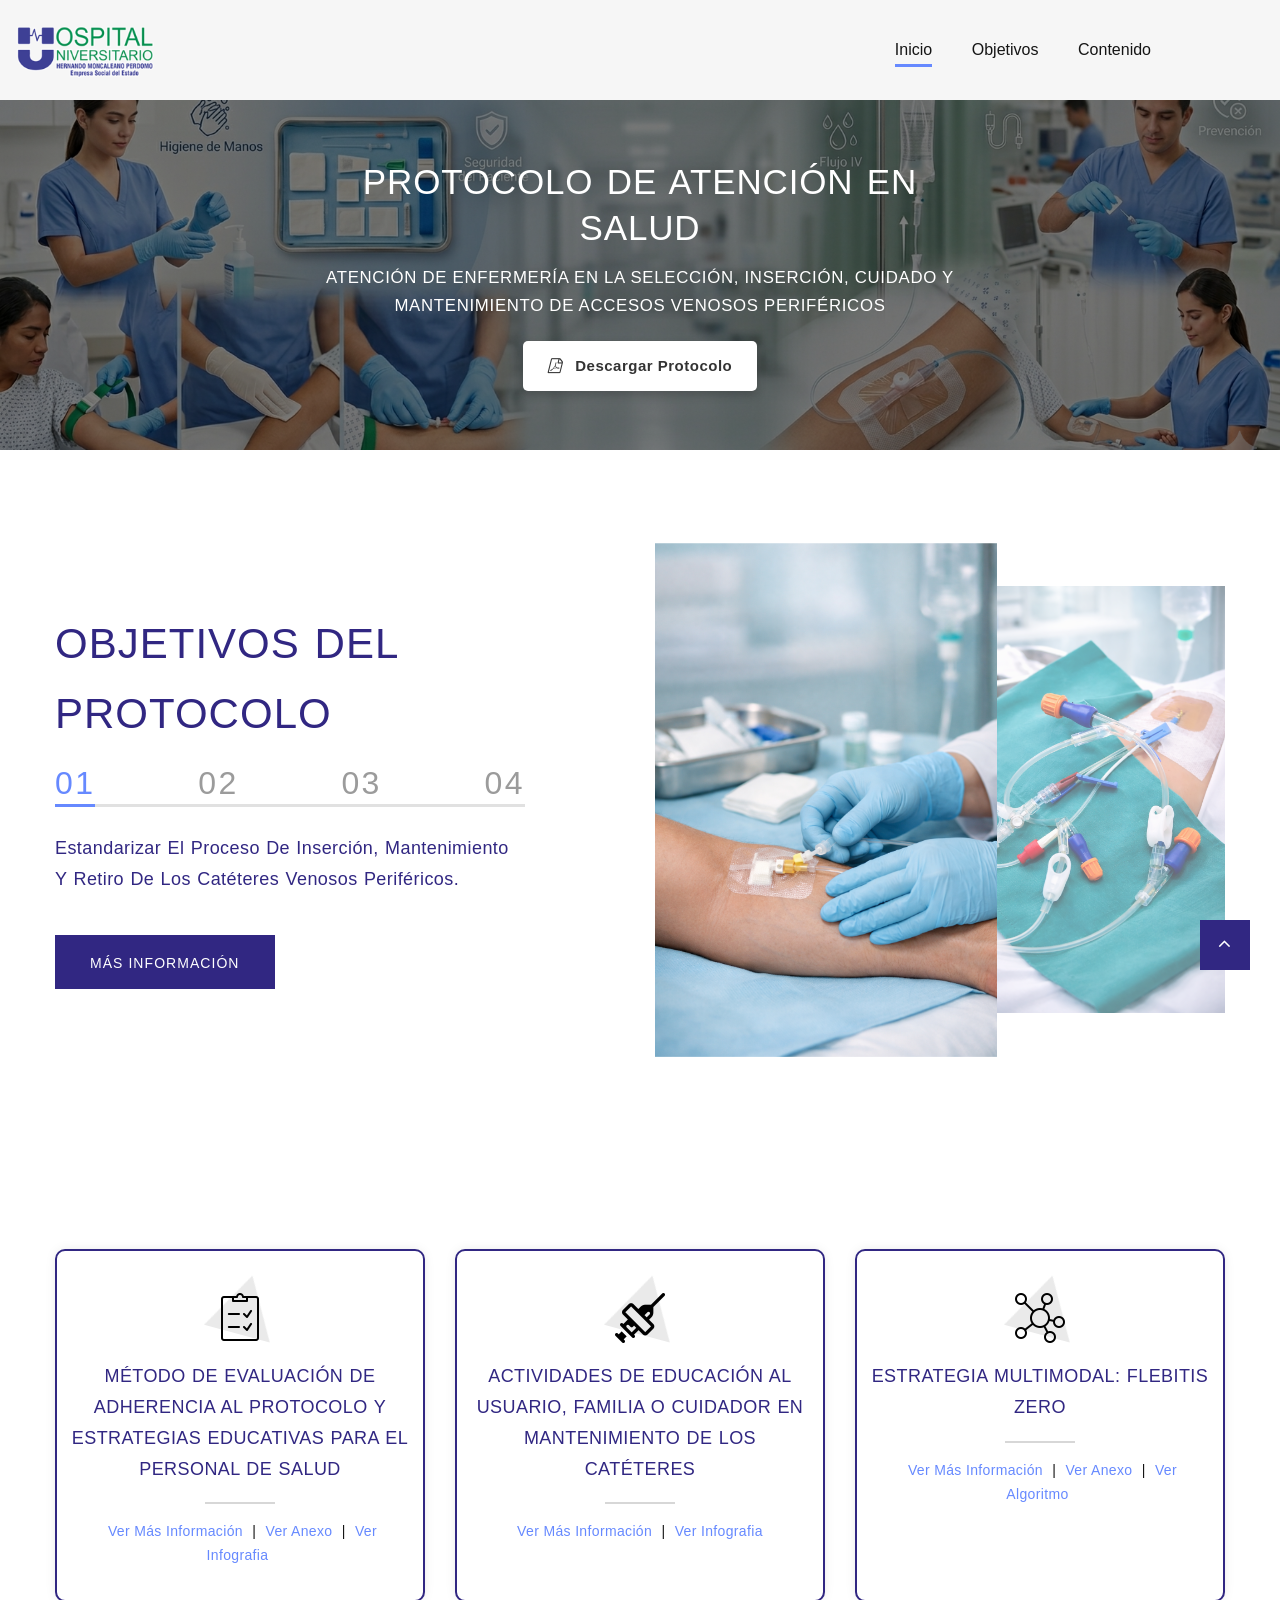
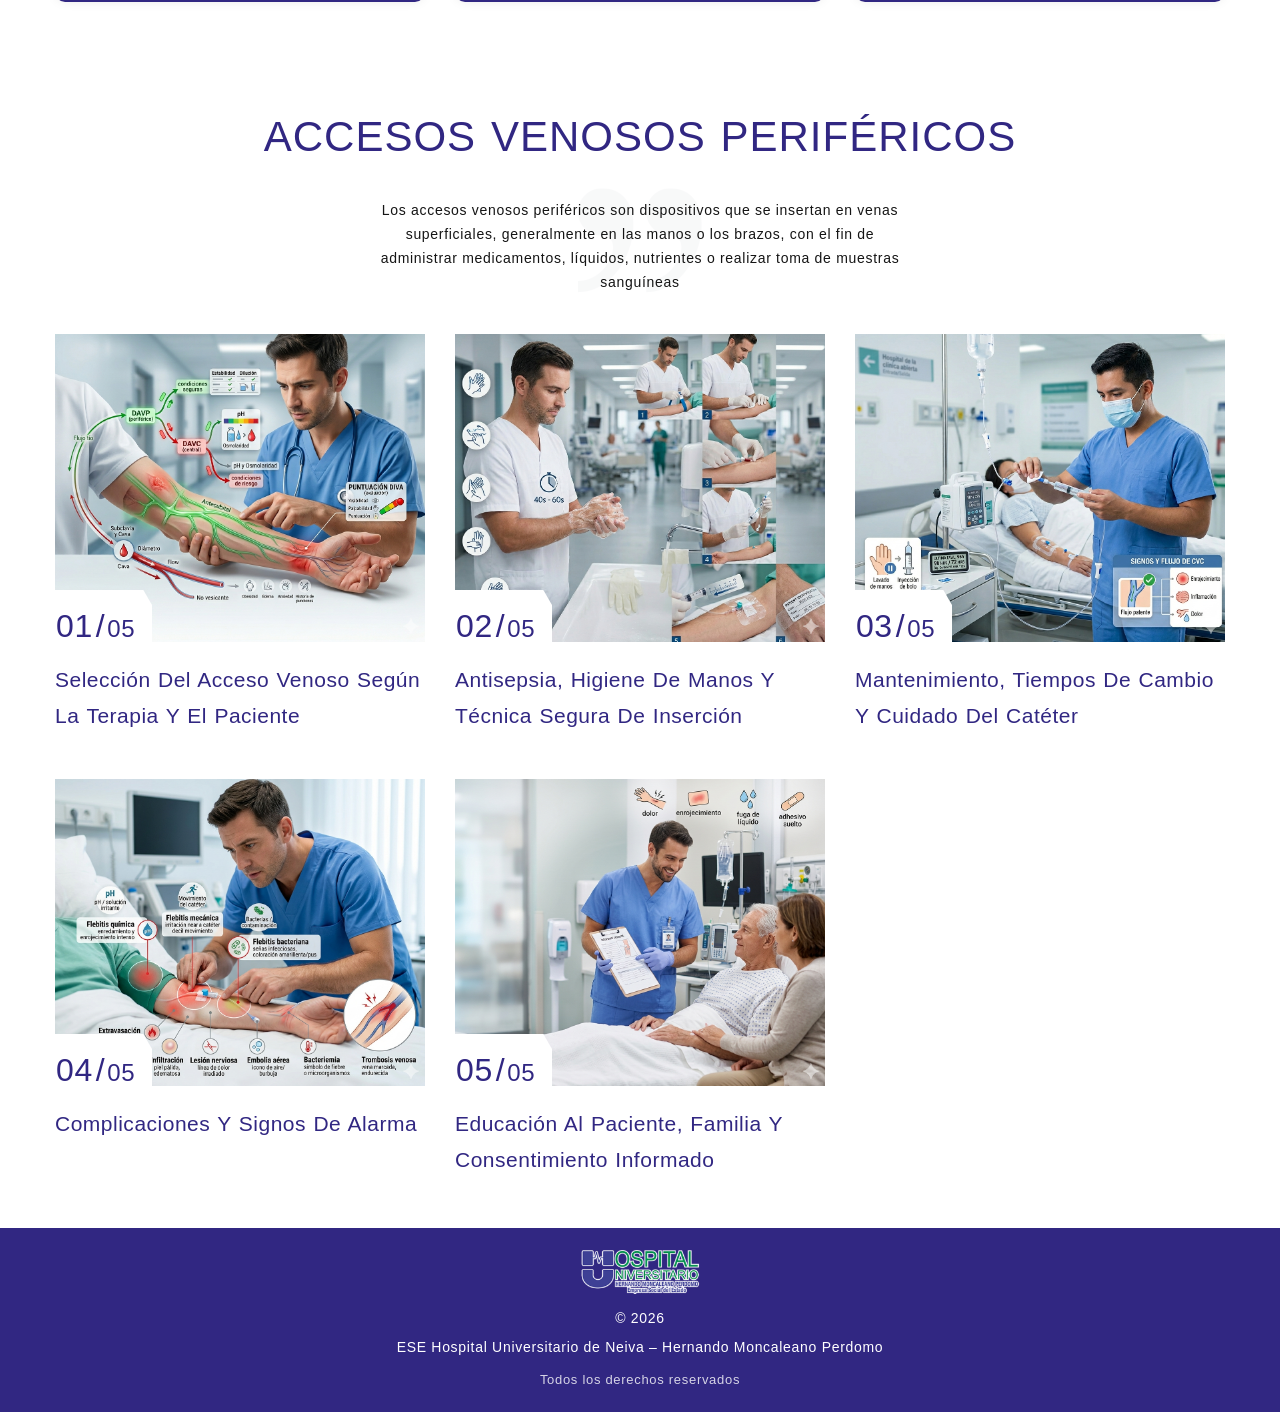
==== commit 031f470d: "Se finaliza anexando infografias necesarias para completar informacion" ====
--- a/index.html
+++ b/index.html
@@ -9,15 +9,8 @@
     <link rel="stylesheet" href="css/bootstrap.css">
     <link rel="stylesheet" href="css/fonts.css">
     <link rel="stylesheet" href="css/style.css">
-    <style>.ie-panel{display: none;background: #212121;padding: 10px 0;box-shadow: 3px 3px 5px 0 rgba(0,0,0,.3);clear: both;text-align:center;position: relative;z-index: 1;} html.ie-10 .ie-panel, html.lt-ie-10 .ie-panel {display: block;}</style>
   </head>
   <body>
-    <div class="preloader">
-      <div class="preloader-body">
-        <div class="cssload-container"><span></span><span></span><span></span><span></span>
-        </div>
-      </div>
-    </div>
     <div class="page">
       <div id="home">
 
@@ -55,7 +48,7 @@
               <div class="container">
                 <h1 data-caption-animate="fadeInLeft" data-caption-delay="0" style="color: white;">PROTOCOLO DE ATENCIÓN EN SALUD</h1>
                 <p> ATENCIÓN DE ENFERMERÍA EN LA SELECCIÓN, INSERCIÓN, CUIDADO Y MANTENIMIENTO DE ACCESOS VENOSOS PERIFÉRICOS</p>
-                  <a href="docs/protocolo_accesos_venosos_perifericos_v02_2025.pdf" download="protocolo_accesos_venosos.pdf" class="btn-protocolo">
+                  <a href="docs/protocolo_accesos_venosos_perifericos_v02_2025.zip" class="btn-protocolo">
                     <i class="fa fa-file-pdf-o"></i>&nbsp;&nbsp;
                     Descargar Protocolo
                   </a>
@@ -144,6 +137,8 @@
                     <div class="box-icon-modern-decor"></div>
                     <p class="box-icon-modern-text">
                       <a data-lightgallery="item" href="images/ActividadesEducacion.jpeg" data-lightgallery="item" style="margin: 0 5px;">Ver Más Información</a>
+                      <span>|</span>
+                      <a data-lightgallery="item" href="images/infografia3.png" data-lightgallery="item" style="margin: 0 5px;">Ver Infografia</a>
                     </p>
                   </article>
                 </div>
@@ -158,6 +153,8 @@
                       <a data-lightgallery="item" href="images/FlebitisZero.jpeg" data-lightgallery="item" style="margin: 0 5px;">Ver Más Información</a>
                       <span>|</span>
                       <a data-lightgallery="item" href="images/Anexo2.png" data-lightgallery="item" style="margin: 0 5px;">Ver Anexo</a>
+                      <span>|</span>
+                      <a data-lightgallery="item" href="images/Anexo3.jpeg" data-lightgallery="item" style="margin: 0 5px;">Ver Algoritmo</a>
                     </p>
                   </article>
                 </div>
@@ -238,9 +235,6 @@
           </div>
           <div class="footer-rights">
             <span>Todos los derechos reservados</span><br>
-            <a href="docs/PROTOCOLO ACCESOS VENOSOS PERIFÉRICOS V.02 2025.pdf" download onclick="event.stopPropagation();">
-              <span>Descargar protocolo oficial</span>
-            </a>
           </div>
         </div>
       </footer>
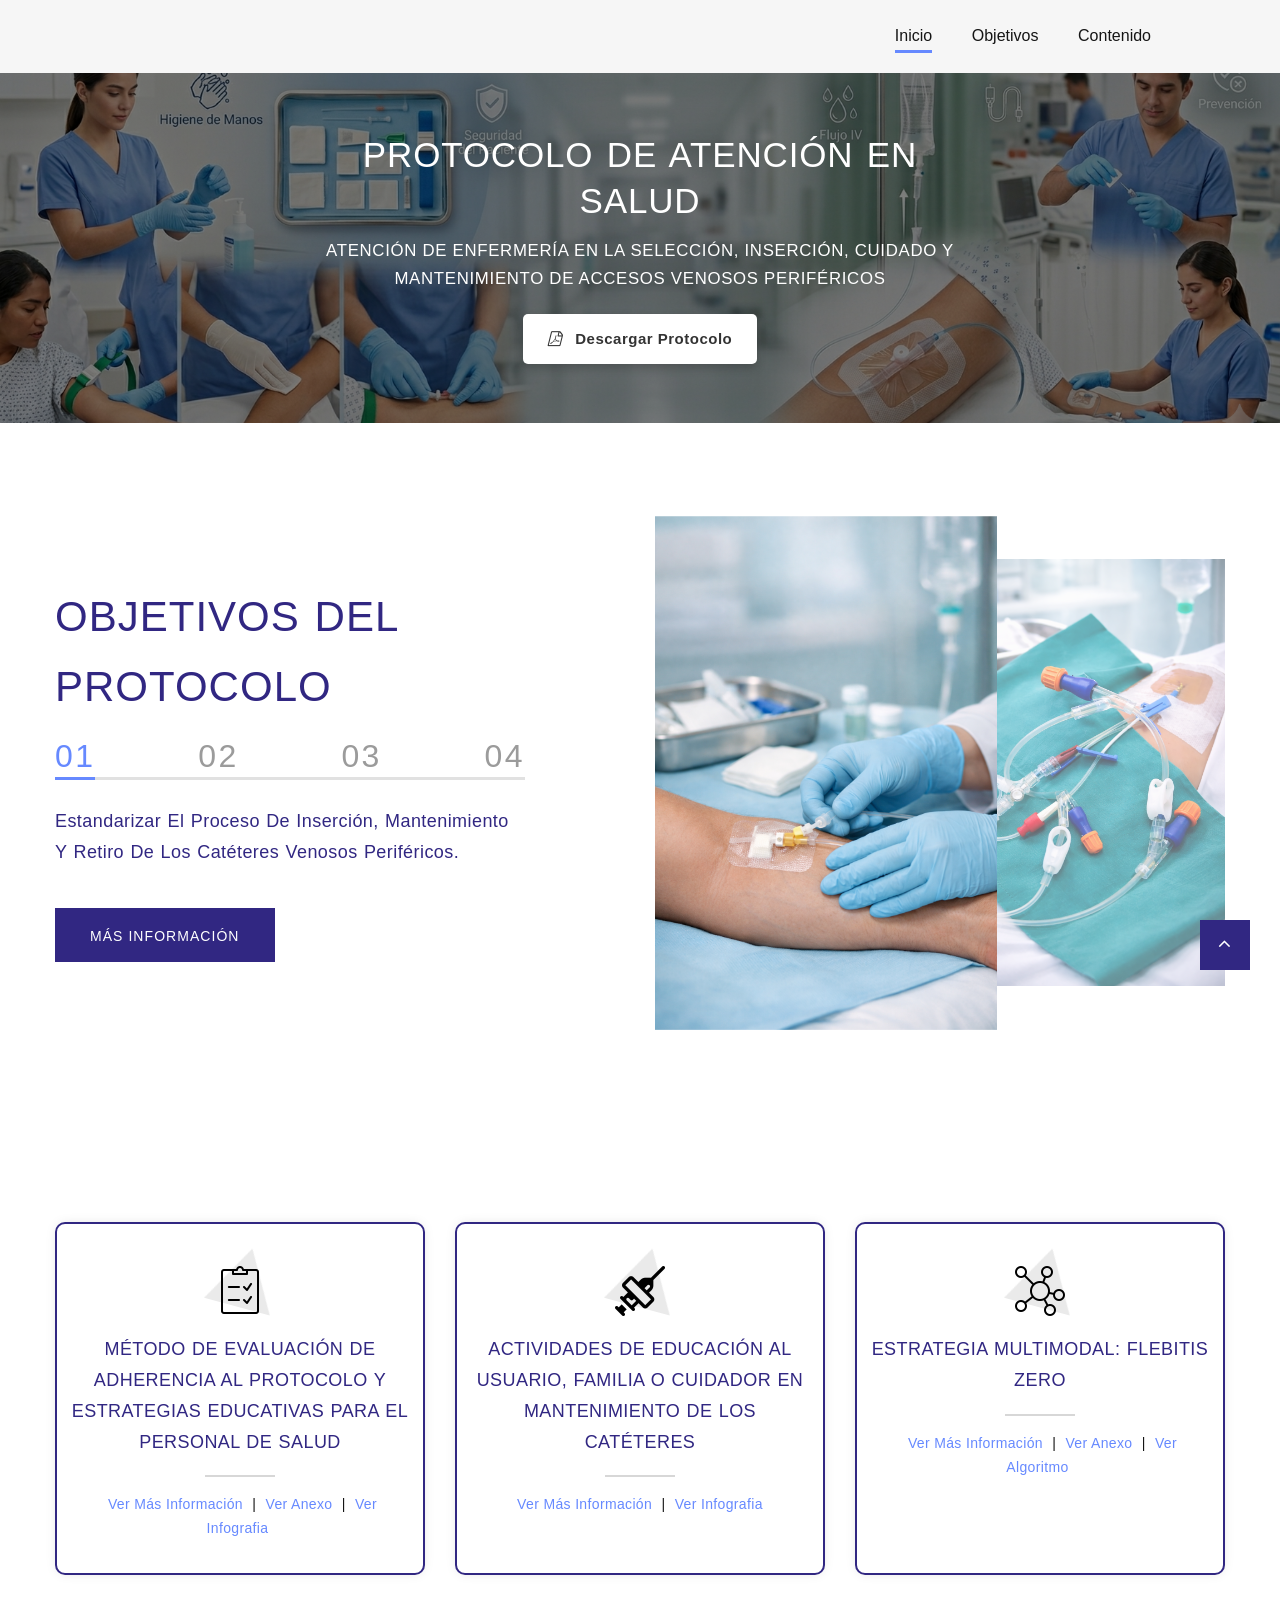
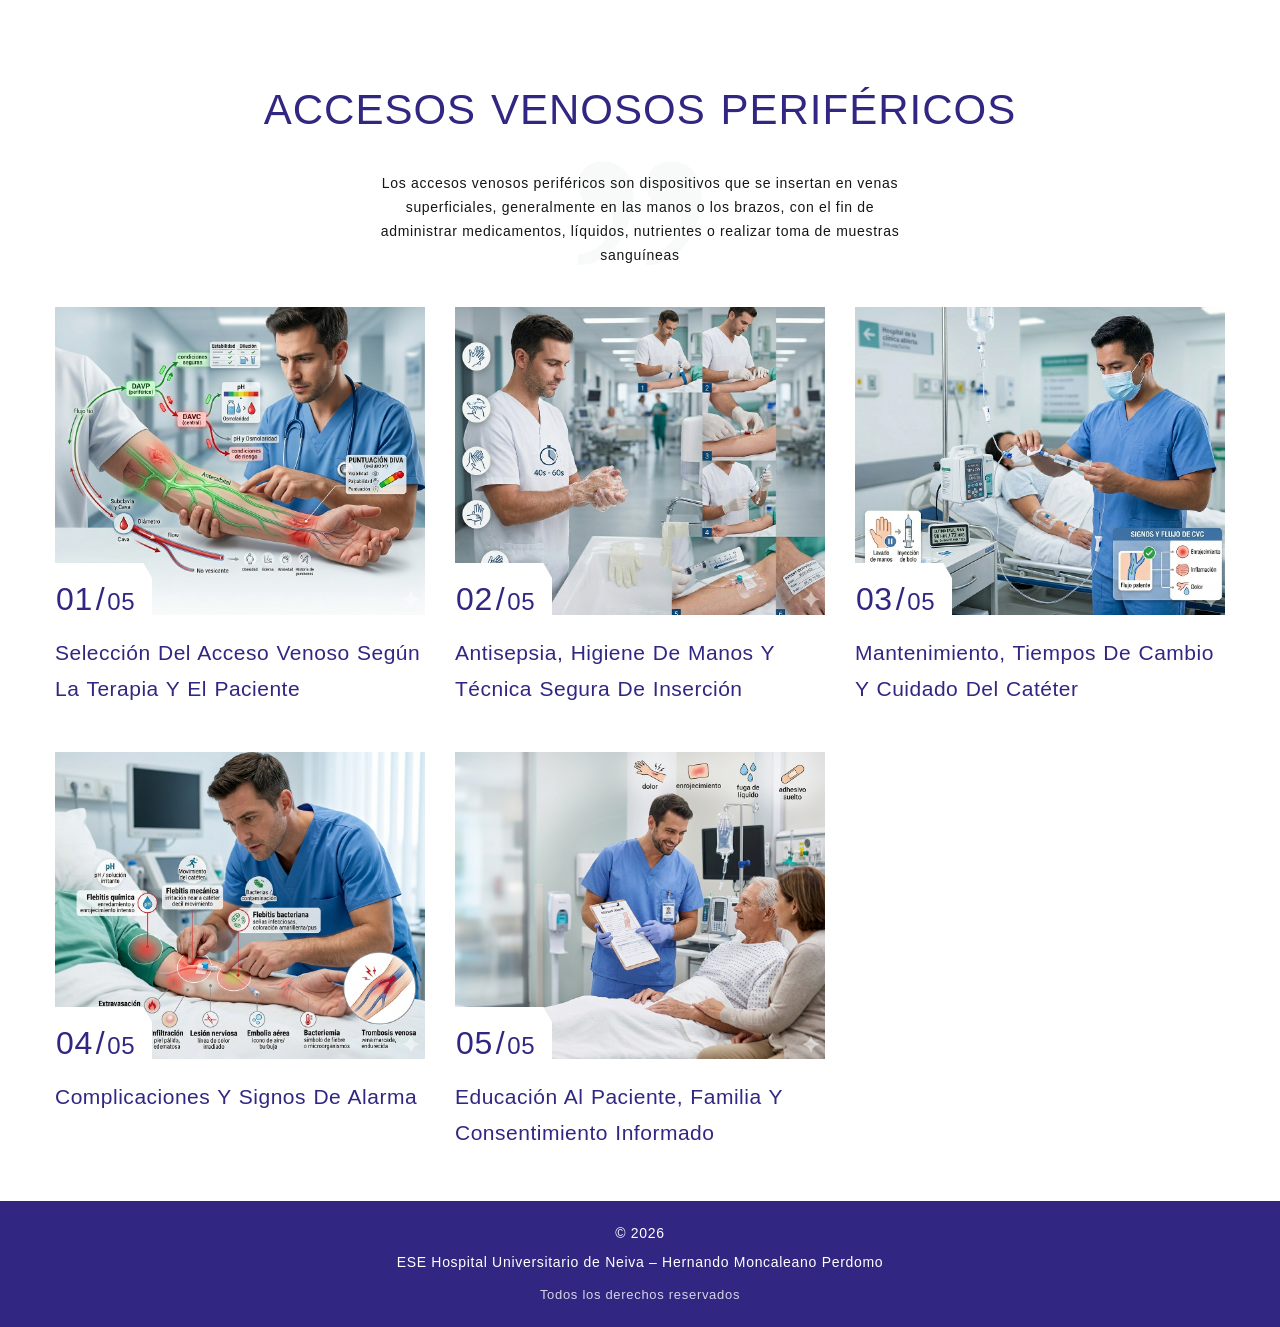
==== commit 9ded59d6: "Finalizacion de proyecto" ====
--- a/index.html
+++ b/index.html
@@ -25,7 +25,7 @@
                     <!-- RD Navbar Toggle-->
                     <button class="rd-navbar-toggle" data-rd-navbar-toggle=".rd-navbar-nav-wrap"><span></span></button>
                     <!-- RD Navbar Brand-->
-                    <div class="rd-navbar-brand"><a class="brand" href="index.html"><img src="images/logo-general.png" alt="" width="223" height="50"/></a></div>
+                    <!-- <div class="rd-navbar-brand"><a class="brand" href="index.html"><img src="images/logo-general.png" alt="" width="223" height="50"/></a></div> -->
                   </div>
                   <div class="rd-navbar-main-element">
                     <div class="rd-navbar-nav-wrap">
@@ -228,7 +228,7 @@
 
       <footer class="footer">
         <div class="footer-content">
-          <img src="images/logo-general.png" alt="Logo" class="footer-logo">
+          <!-- <img src="images/logo-general.png" alt="Logo" class="footer-logo"> -->
           <div class="footer-text">
             <span>&copy; <span class="copyright-year"></span></span>
             <span>ESE Hospital Universitario de Neiva – Hernando Moncaleano Perdomo</span>
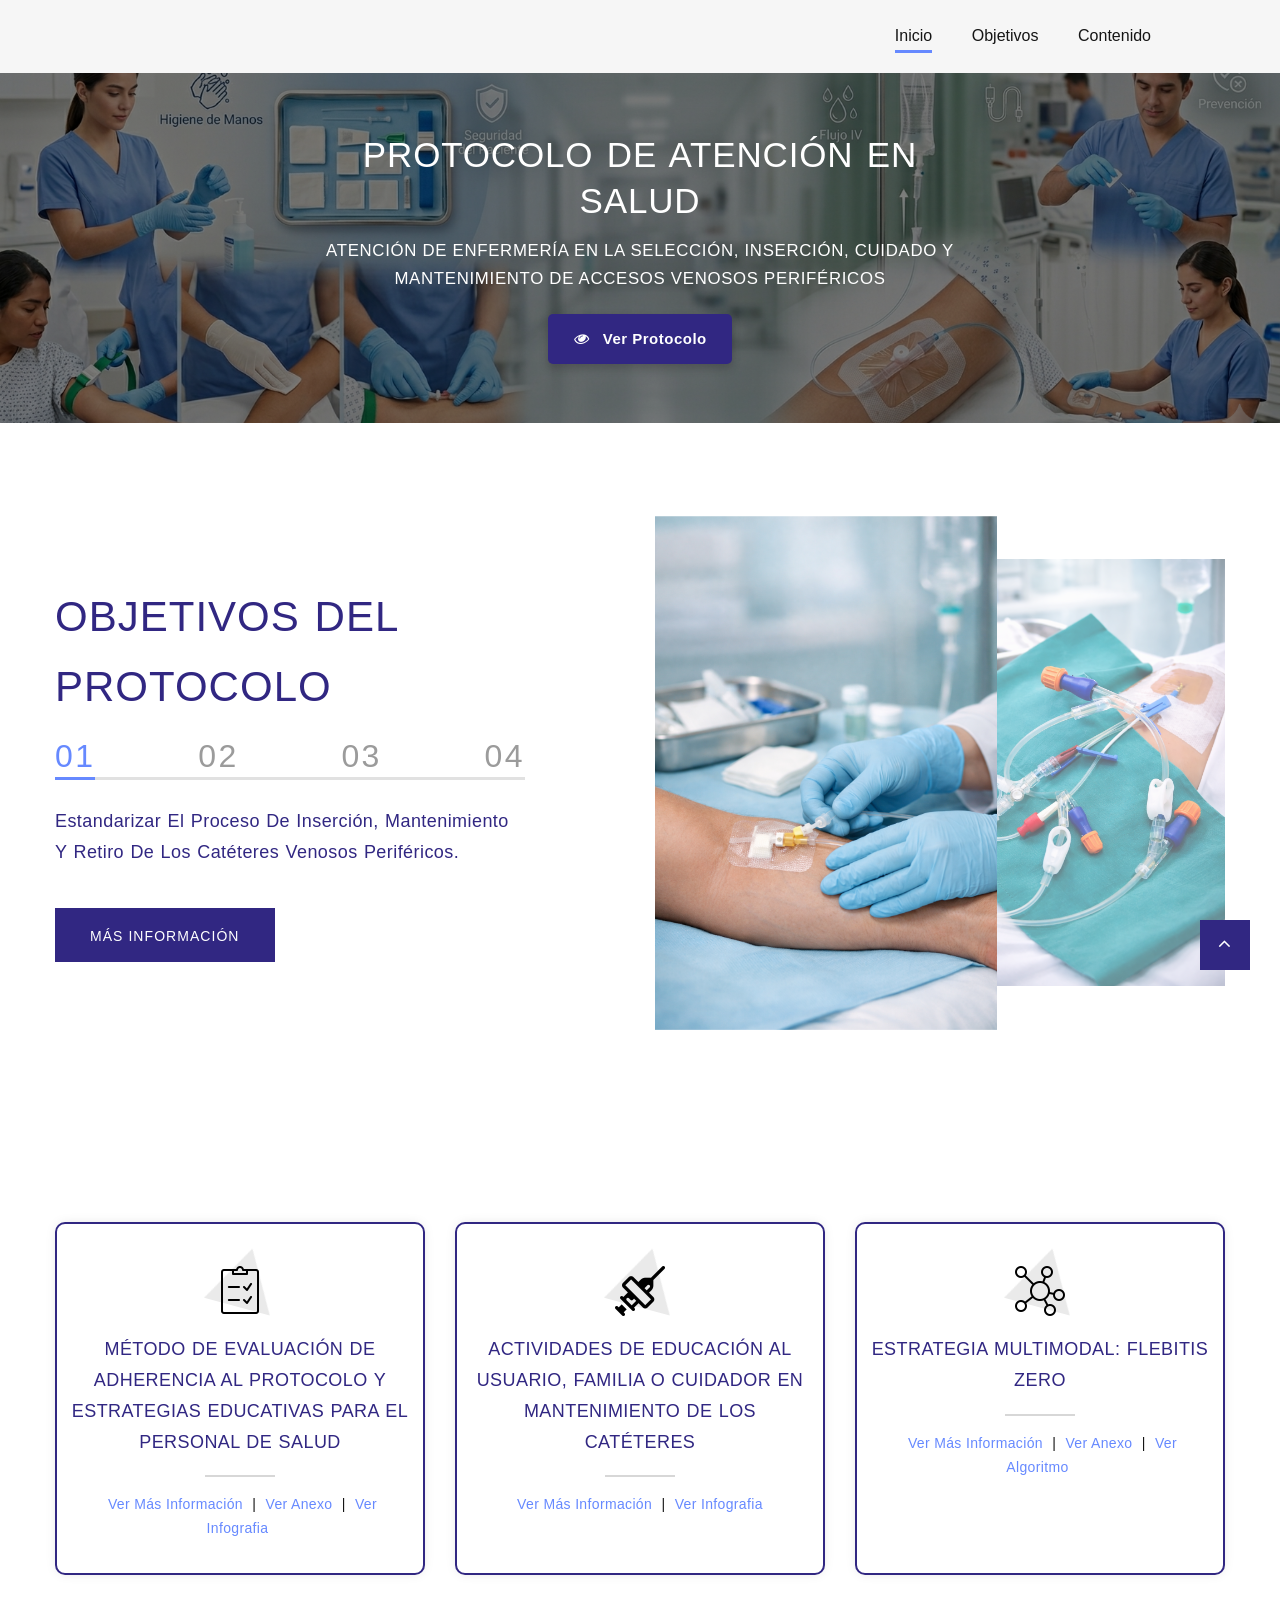
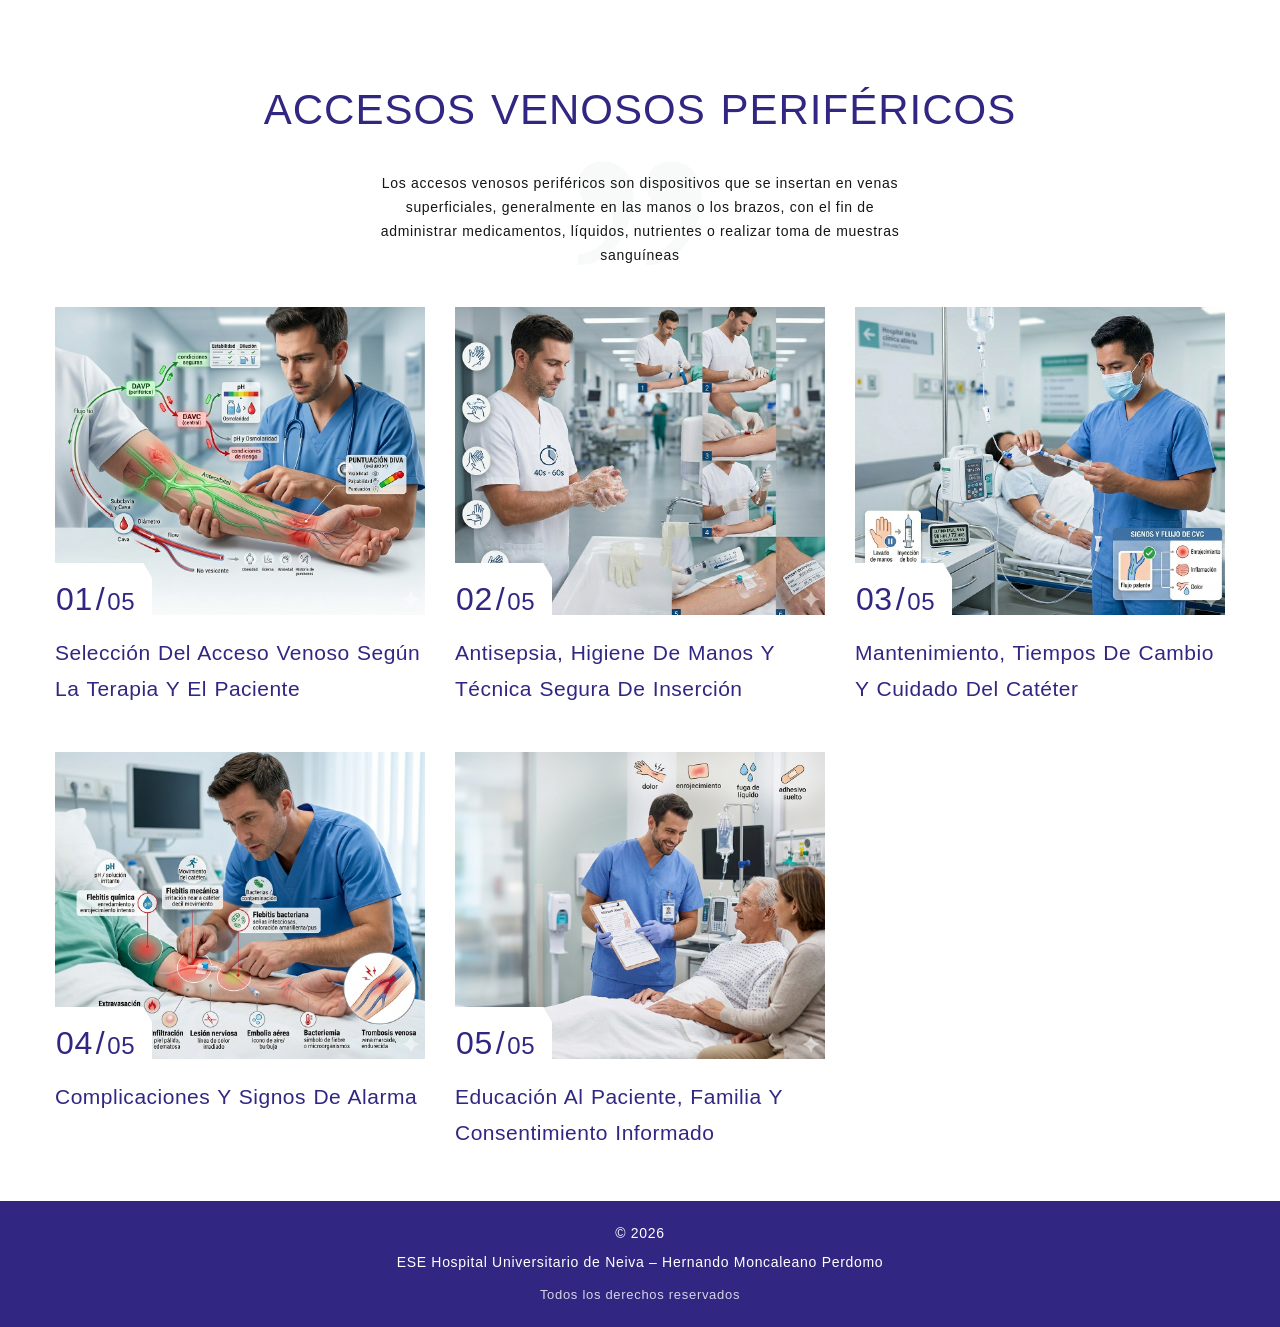
==== commit 68b2b84e: "Cambios en la descarga del protocolo" ====
--- a/index.html
+++ b/index.html
@@ -48,10 +48,12 @@
               <div class="container">
                 <h1 data-caption-animate="fadeInLeft" data-caption-delay="0" style="color: white;">PROTOCOLO DE ATENCIÓN EN SALUD</h1>
                 <p> ATENCIÓN DE ENFERMERÍA EN LA SELECCIÓN, INSERCIÓN, CUIDADO Y MANTENIMIENTO DE ACCESOS VENOSOS PERIFÉRICOS</p>
-                  <a href="docs/protocolo_accesos_venosos_perifericos_v02_2025.zip" class="btn-protocolo">
-                    <i class="fa fa-file-pdf-o"></i>&nbsp;&nbsp;
-                    Descargar Protocolo
-                  </a>
+                 <!--  <a href="docs/protocolo_accesos_venosos_perifericos_v02_2025.pdf" data-lightgallery="item" class="btn-protocolo">
+                    <i class="fa fa-eye"></i>&nbsp;&nbsp;Ver Protocolo 
+                  </a> -->
+
+                  <a data-lightgallery="item" data-src="docs/protocolo_accesos_venosos_perifericos_v02_2025.pdf" data-iframe="true" class="btn-protocolo">
+                    <i class="fa fa-eye"></i>&nbsp;&nbsp; Ver Protocolo </a>
               </div>
             </div>
           </div>
--- a/css/style.css
+++ b/css/style.css
@@ -20275,7 +20275,6 @@
 .banner a {
 	display: inline-block;
 	padding: 12px 25px;
-	background: white;
 	color: #333;
 	text-decoration: none;
 	border-radius: 5px;
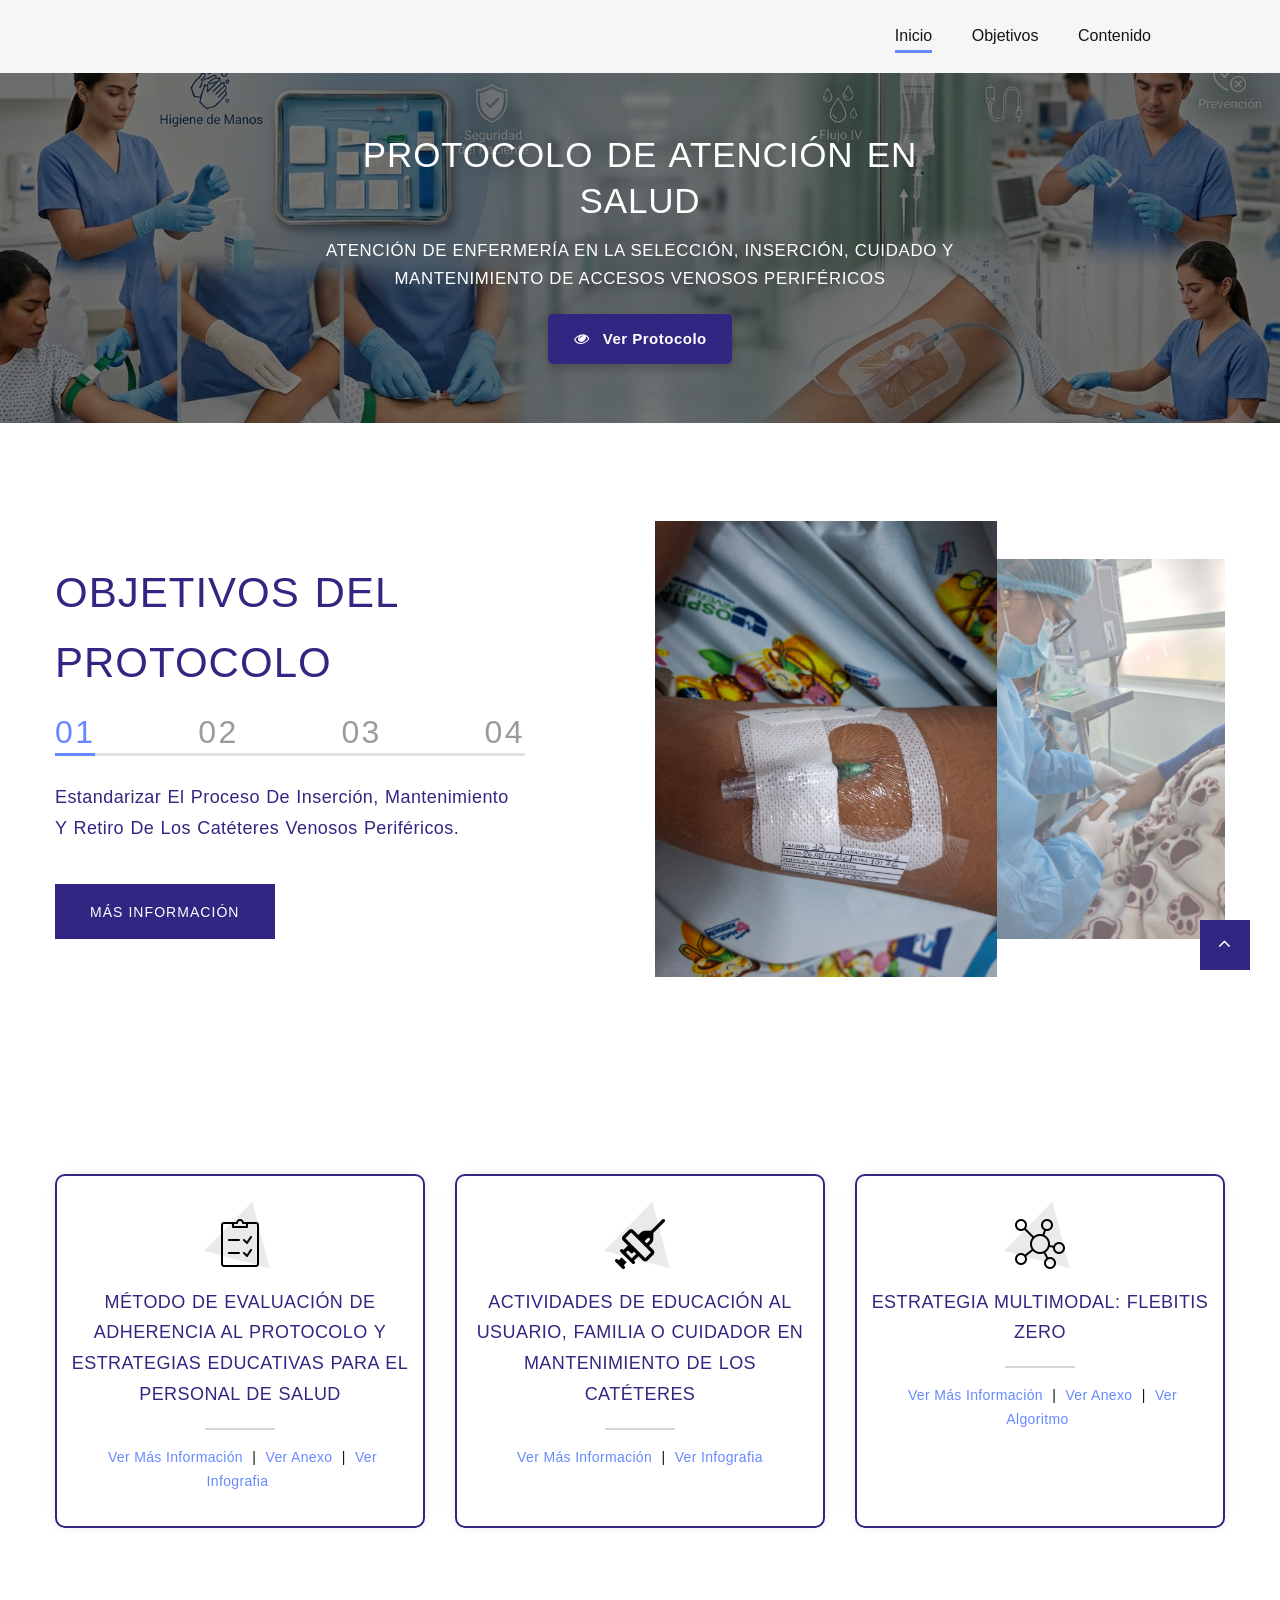
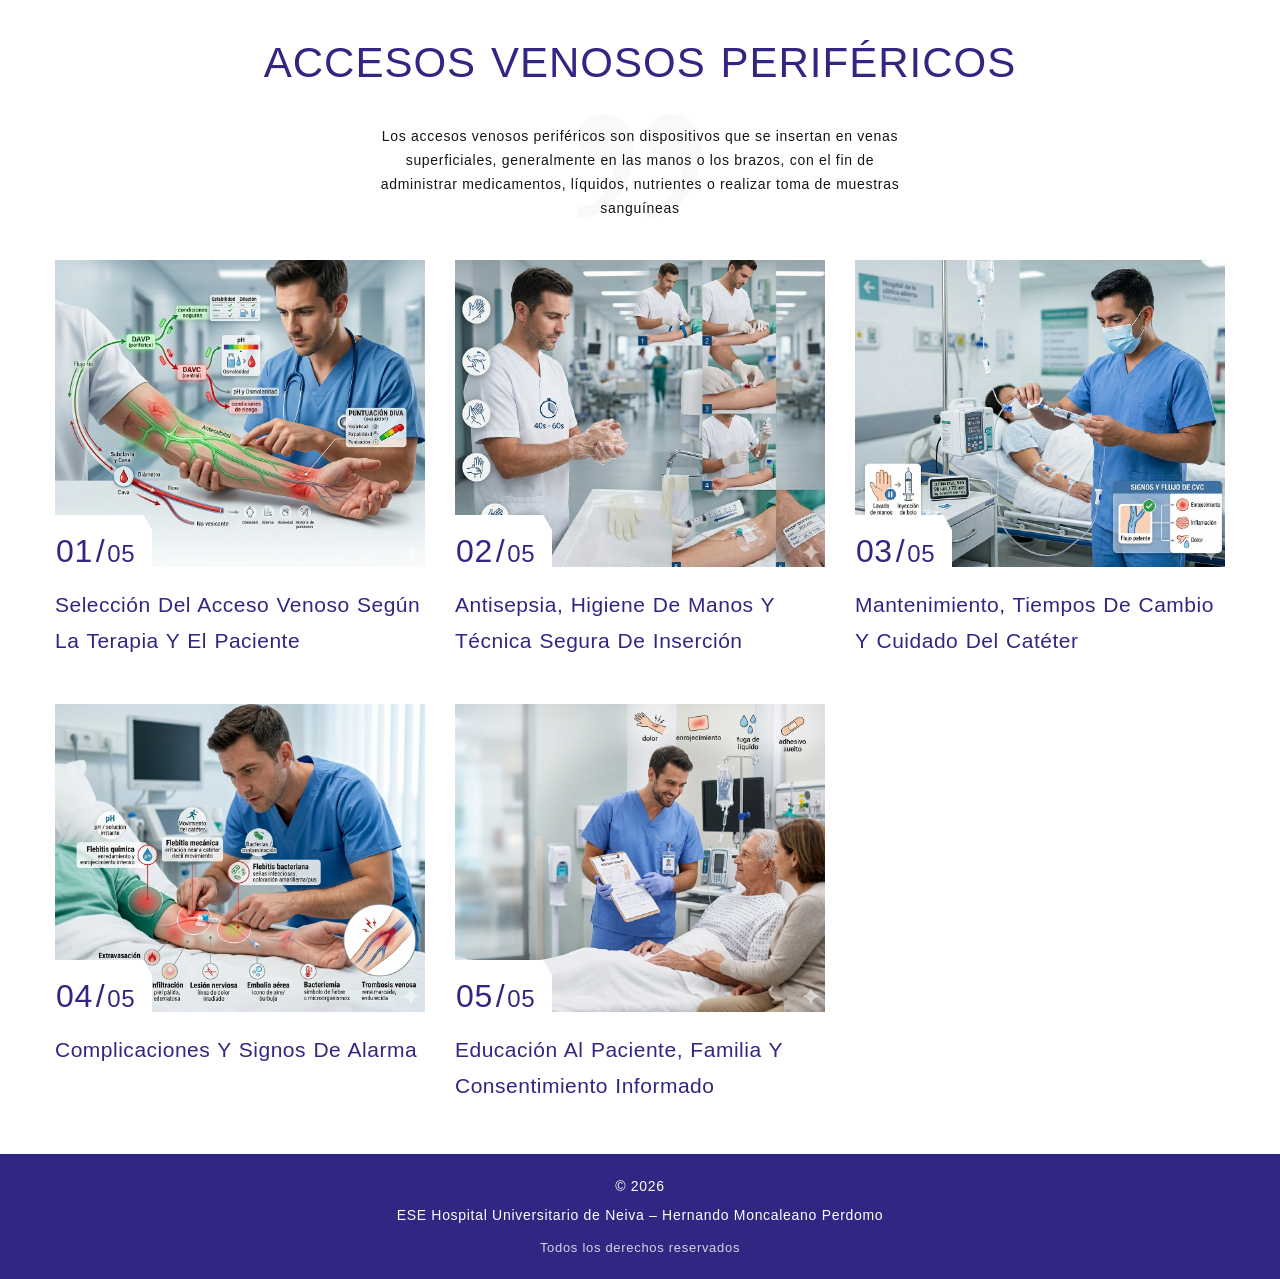
==== commit a6af7542: "Cambios adicionales al proyecto" ====
--- a/index.html
+++ b/index.html
@@ -98,8 +98,8 @@
             </div>
             <div class="col-lg-6 text-center wow fadeInUp" data-wow-delay=".1s">
               <div class="owl-carousel owl-style-1" data-items="2" data-stage-padding="0" data-loop="true" data-margin="0" data-mouse-drag="true" data-autoplay="true">
-                <a class="box-device"><img src="images/intro02.png" alt="" width="313" height="580"/></a>
-                <a class="box-device"><img src="images/intro03.png" alt="" width="313" height="580"/></a>
+                <a class="box-device"><img src="images/intro04.jpeg" alt="" width="313" height="580"/></a>
+                <a class="box-device"><img src="images/intro05.jpeg" alt="" width="313" height="580"/></a>
               </div>
             </div>
           </div>
